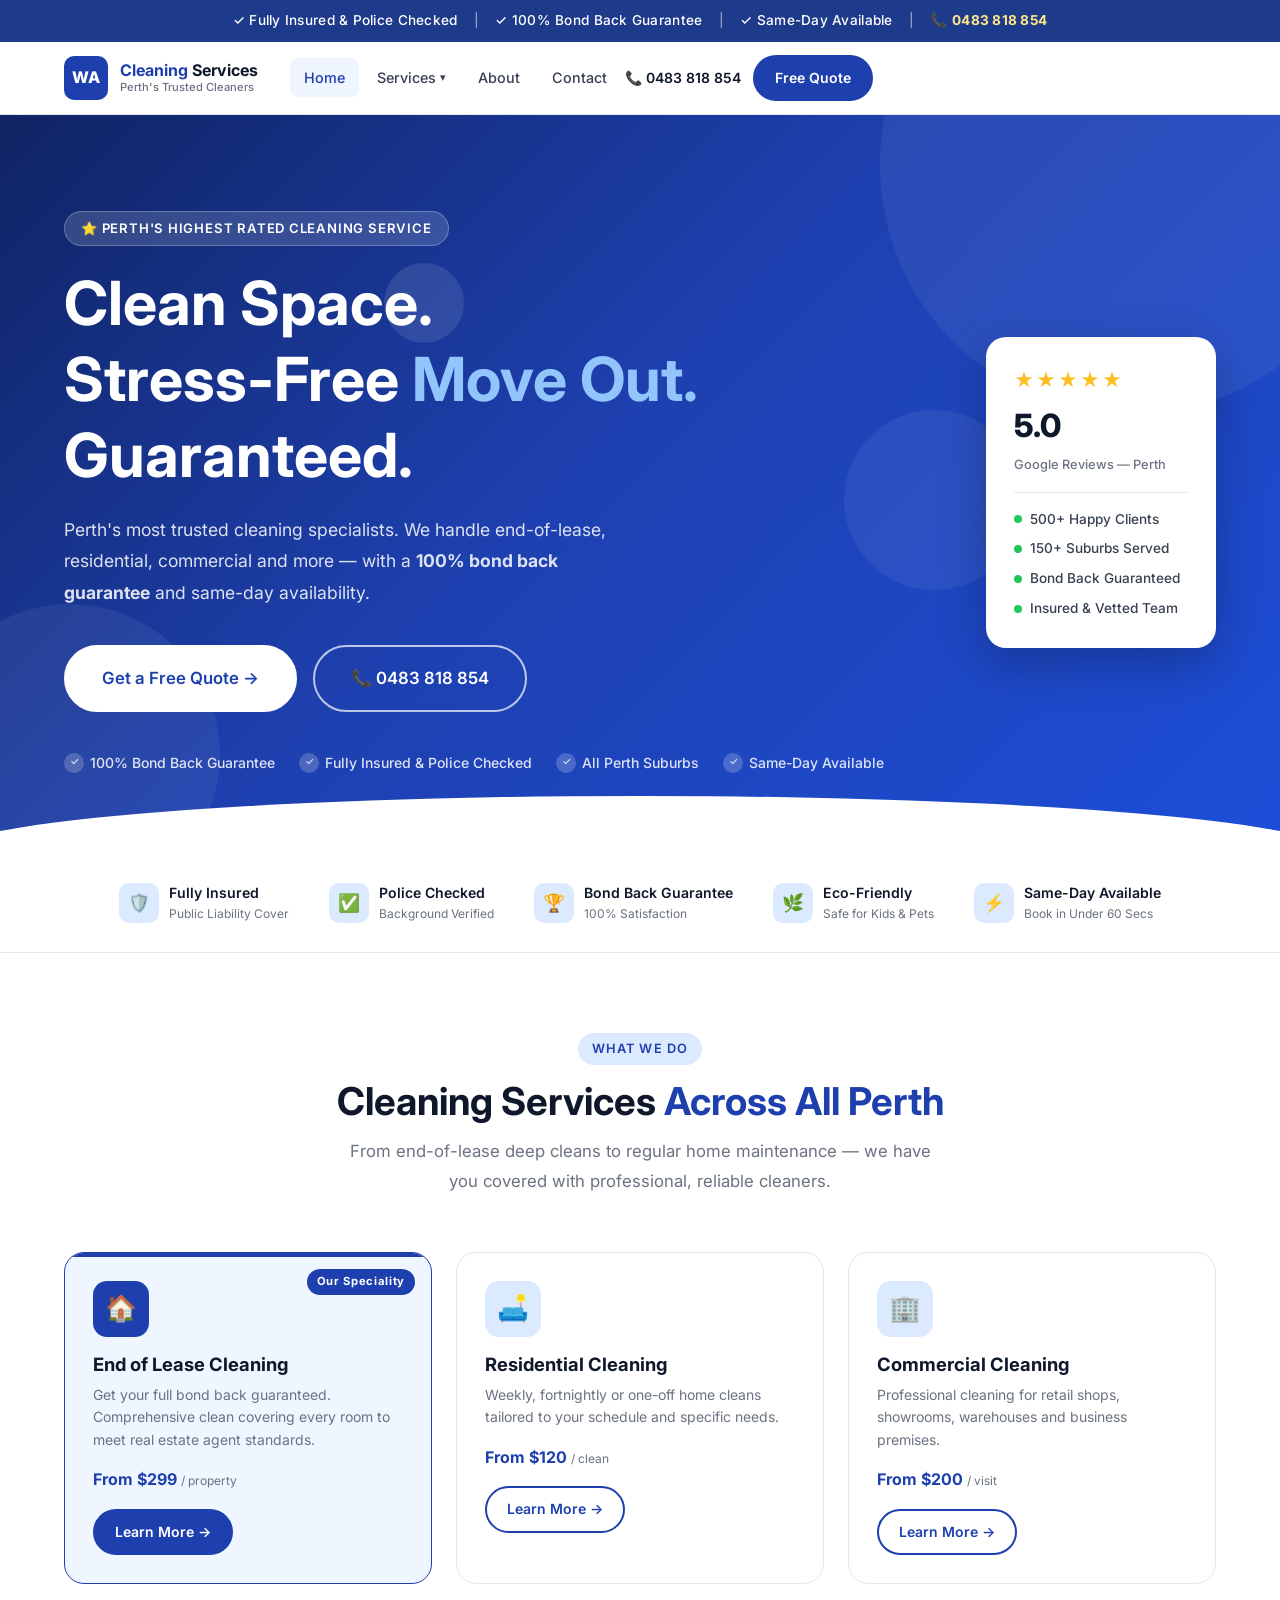
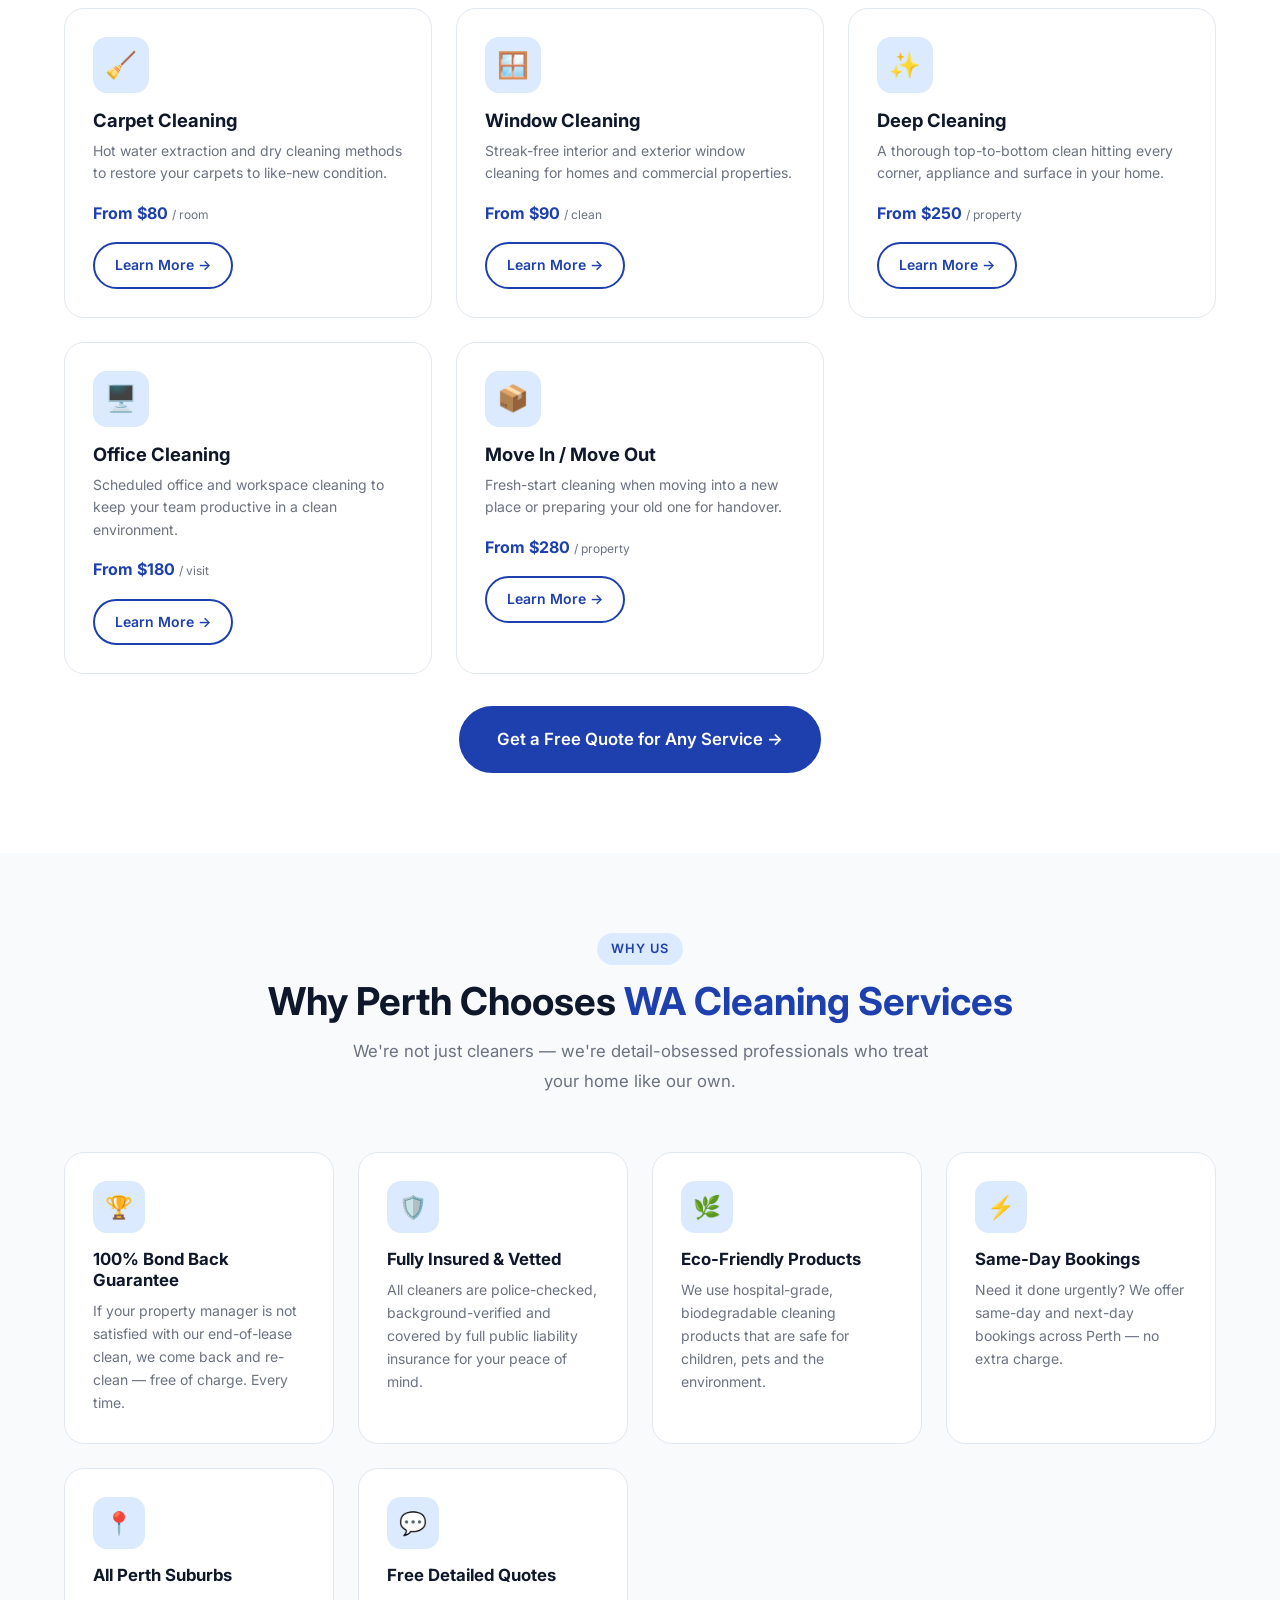
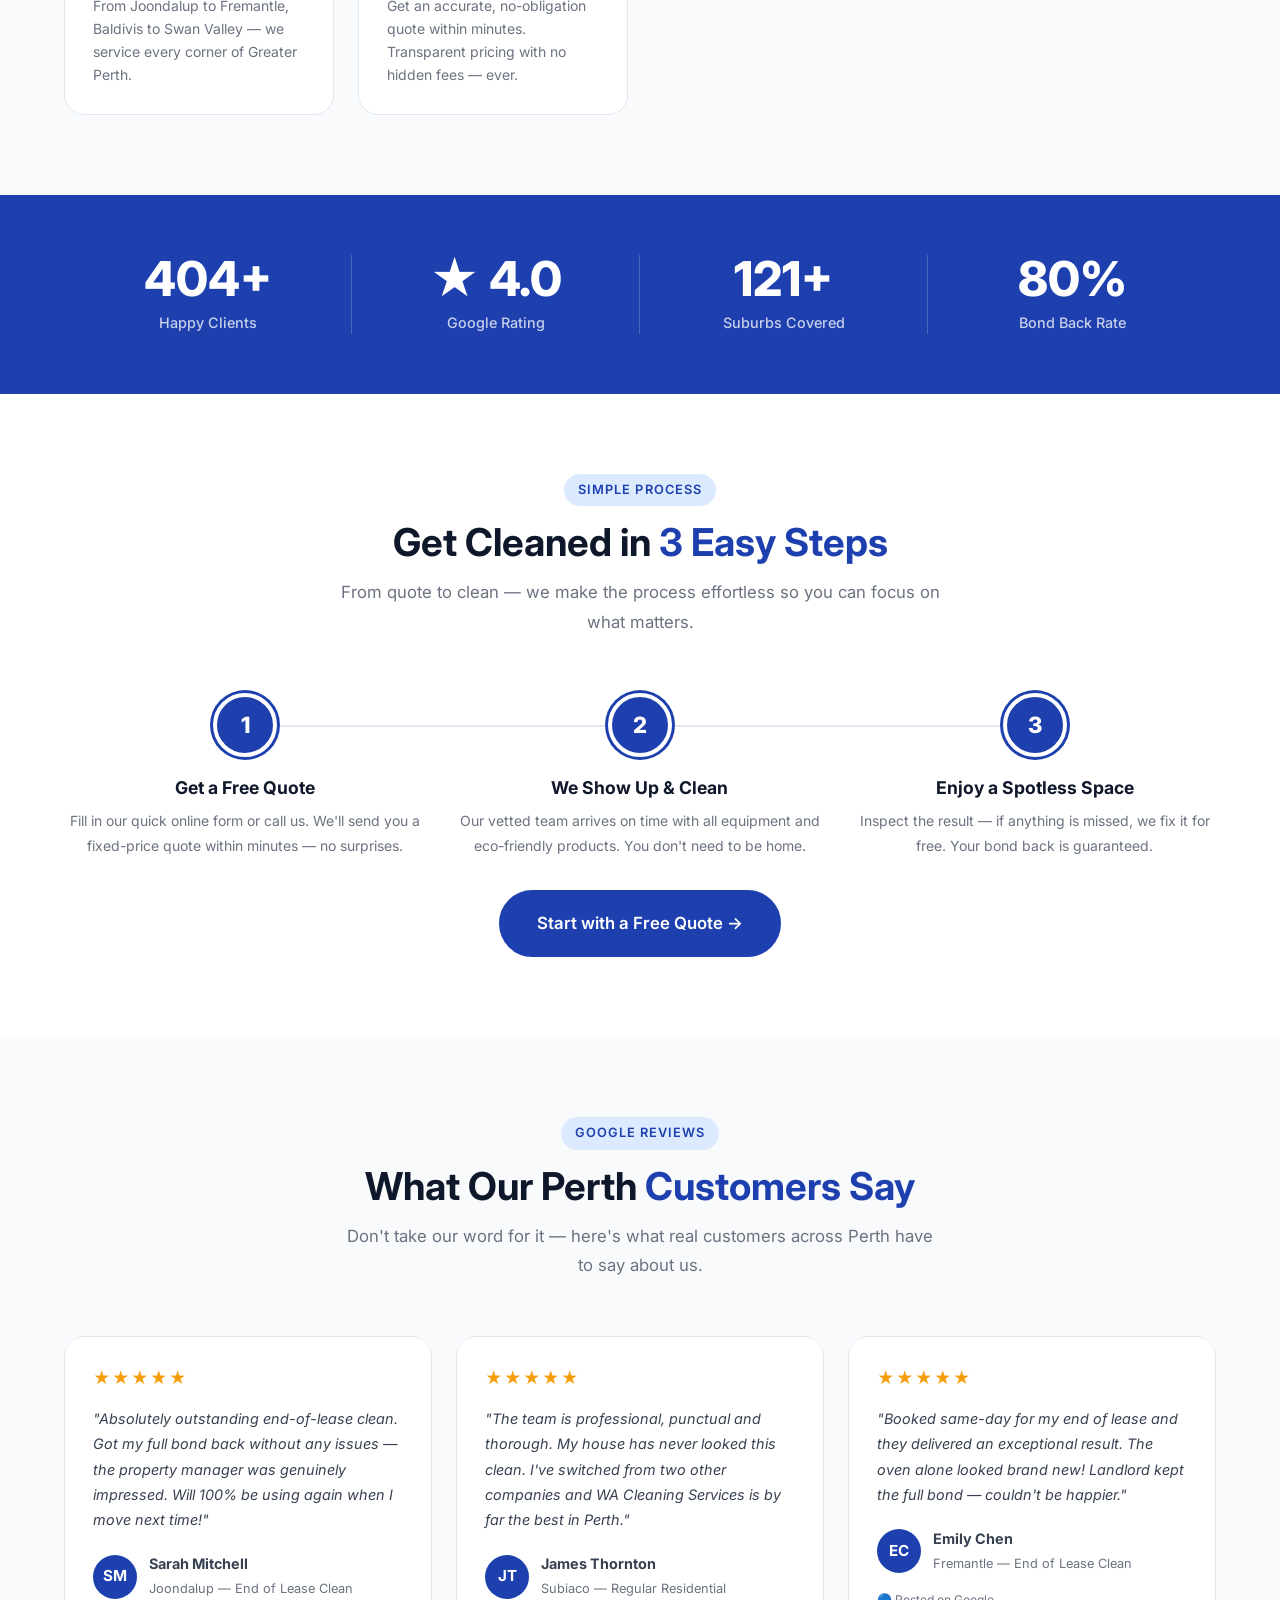
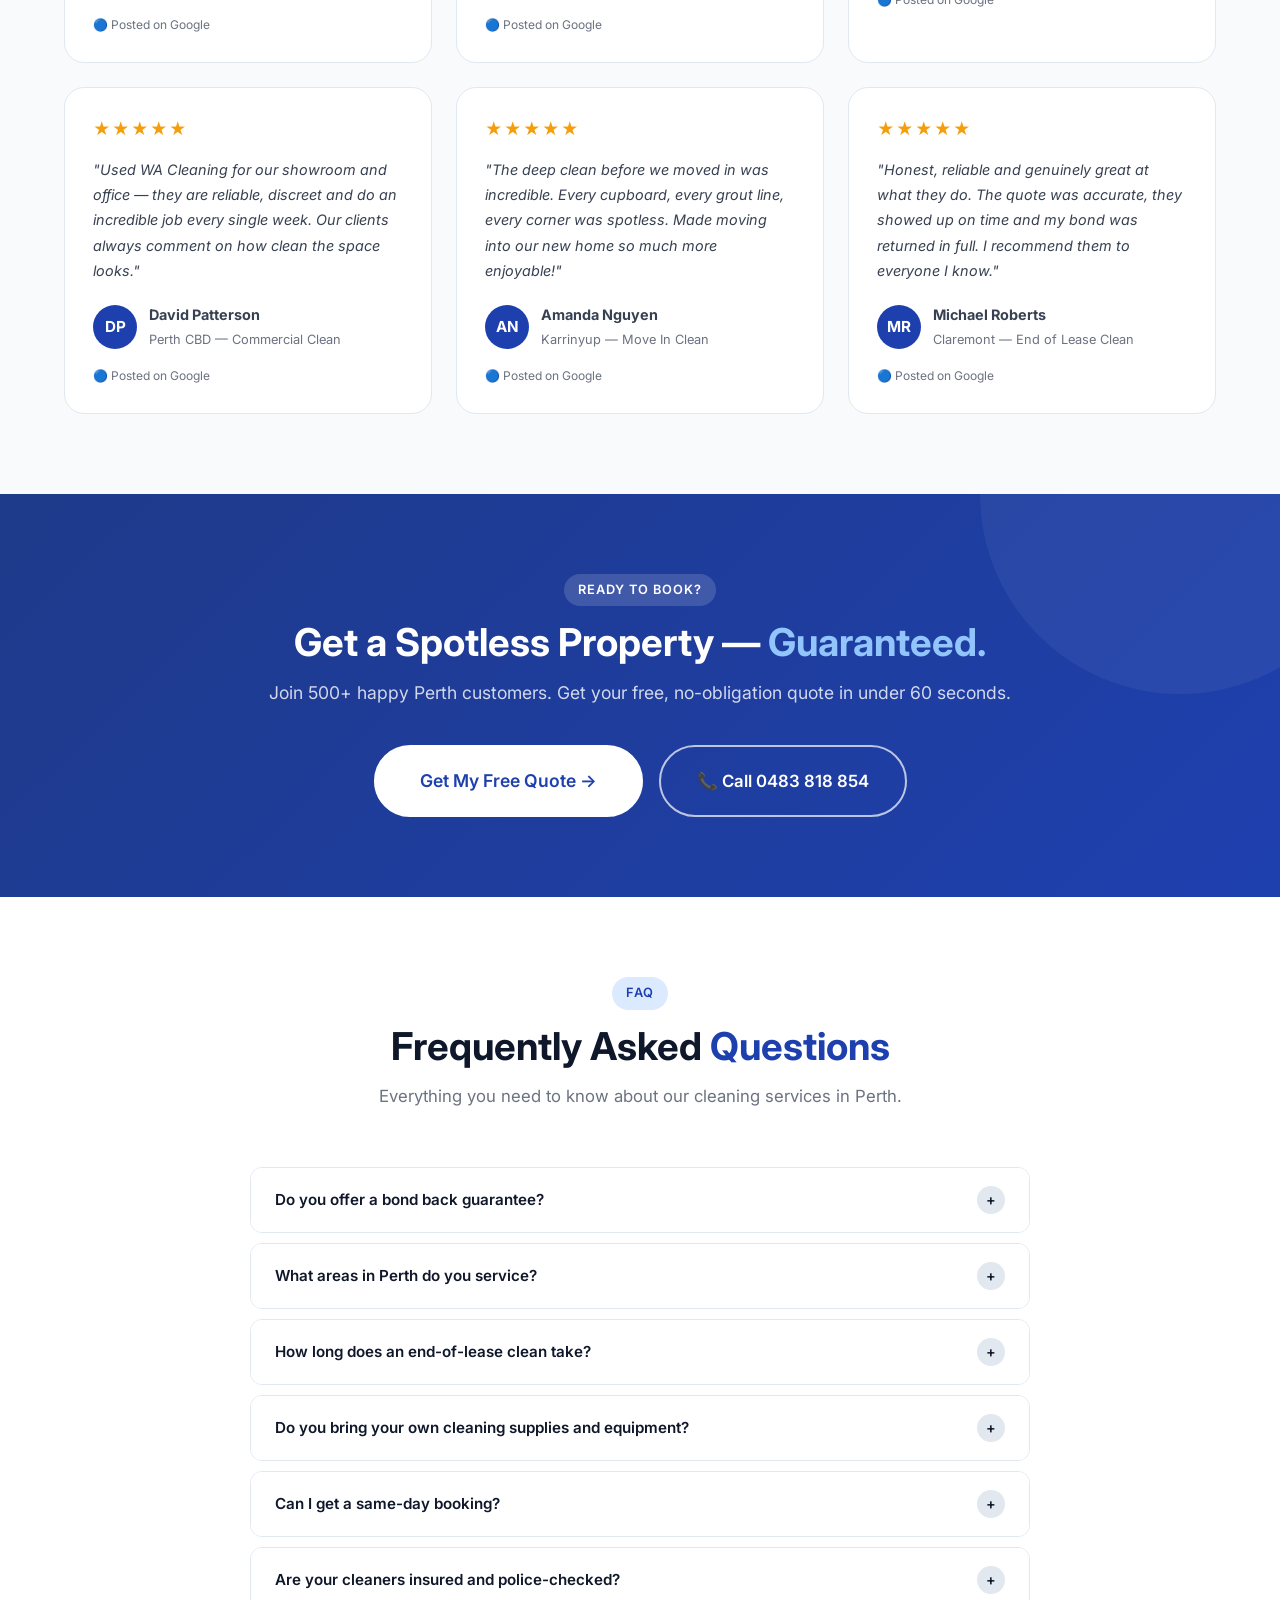
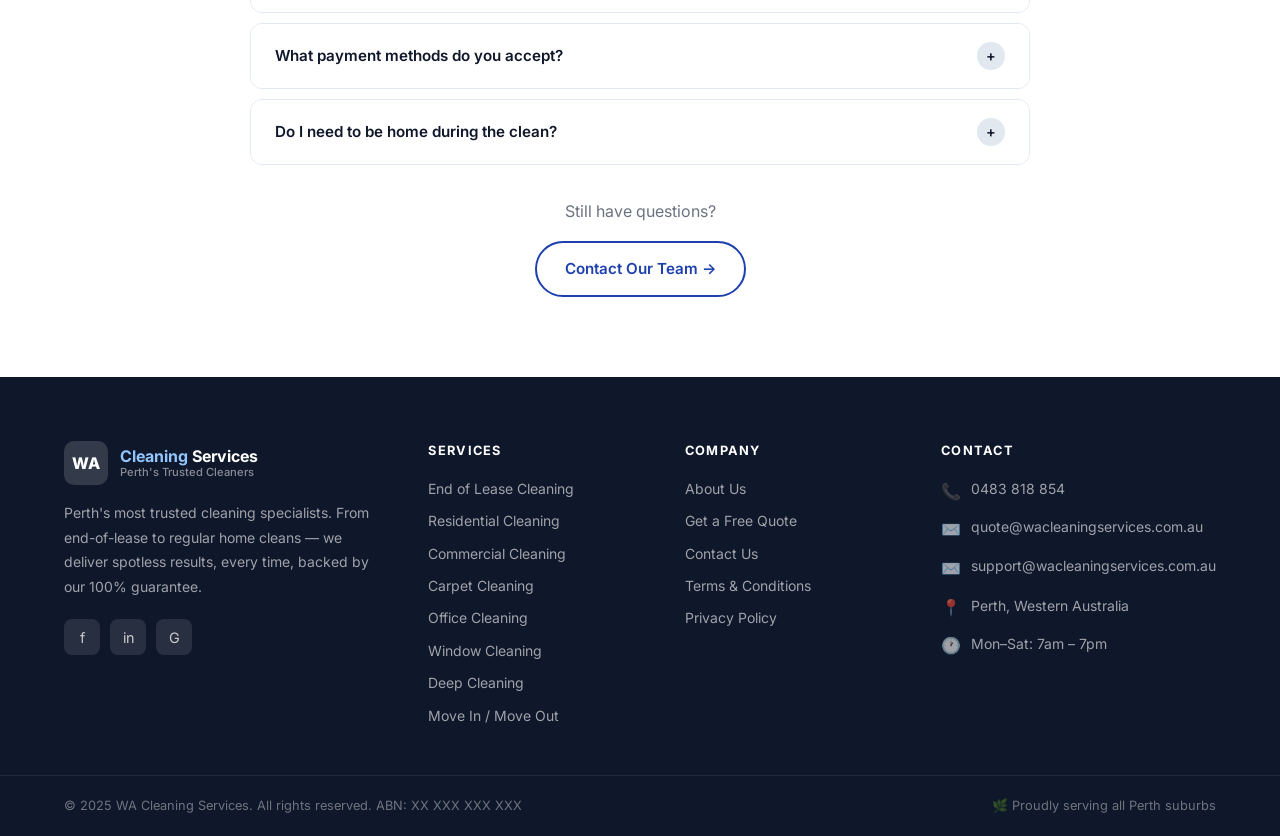
==== index.html @ 7c209b8d "auto-save: index.html" ====
<!DOCTYPE html>
<html lang="en">
<head>
  <meta charset="UTF-8" />
  <meta name="viewport" content="width=device-width, initial-scale=1.0" />
  <title>WA Cleaning Services | Perth's Trusted Cleaning Specialists</title>
  <meta name="description" content="Perth's most trusted cleaning service. Specialists in end-of-lease, residential, commercial and carpet cleaning. 100% bond back guarantee. Call 0483 818 854." />
  <meta name="keywords" content="cleaning services Perth, end of lease cleaning Perth, bond back guarantee, residential cleaning, commercial cleaning" />
  <meta property="og:title" content="WA Cleaning Services | Perth's Trusted Cleaning Specialists" />
  <meta property="og:description" content="Professional cleaning across all Perth suburbs. End-of-lease specialists with 100% bond back guarantee." />
  <meta property="og:type" content="website" />
  <link rel="preconnect" href="https://fonts.googleapis.com" />
  <link rel="preconnect" href="https://fonts.gstatic.com" crossorigin />
  <link href="https://fonts.googleapis.com/css2?family=Inter:wght@400;500;600;700;800&display=swap" rel="stylesheet" />
  <link rel="stylesheet" href="css/style.css" />
  <link rel="icon" href="data:image/svg+xml,<svg xmlns='http://www.w3.org/2000/svg' viewBox='0 0 100 100'><rect width='100' height='100' rx='20' fill='%231e40af'/><text y='72' x='50' text-anchor='middle' font-size='52' font-weight='900' font-family='Inter,sans-serif' fill='white'>WA</text></svg>" />
</head>
<body>

  <!-- Announcement Bar -->
  <div class="announce-bar">
    ✓ Fully Insured &amp; Police Checked <span>|</span>
    ✓ 100% Bond Back Guarantee <span>|</span>
    ✓ Same-Day Available <span>|</span>
    📞 <a href="tel:0483818854">0483 818 854</a>
  </div>

  <!-- Navbar -->
  <nav class="navbar">
    <div class="container navbar-inner">
      <a href="index.html" class="logo">
        <div class="logo-badge">WA</div>
        <div class="logo-text">
          <span class="logo-name"><span>Cleaning</span> Services</span>
          <span class="logo-tagline">Perth's Trusted Cleaners</span>
        </div>
      </a>

      <ul class="nav-links">
        <li><a href="index.html" class="nav-link active">Home</a></li>
        <li class="nav-item">
          <a href="services.html" class="nav-link">Services <span class="chevron">▾</span></a>
          <div class="dropdown">
            <a href="services.html#end-of-lease">End of Lease <span class="dropdown-badge">Our #1</span></a>
            <a href="services.html#residential">Residential Cleaning</a>
            <a href="services.html#commercial">Commercial Cleaning</a>
            <a href="services.html#carpet">Carpet Cleaning</a>
            <a href="services.html#office">Office Cleaning</a>
            <a href="services.html#windows">Window Cleaning</a>
            <a href="services.html#deep">Deep Cleaning</a>
            <a href="services.html#move">Move In / Move Out</a>
          </div>
        </li>
        <li><a href="about.html" class="nav-link">About</a></li>
        <li><a href="contact.html" class="nav-link">Contact</a></li>
        <div class="nav-right">
          <a href="tel:0483818854" class="nav-phone">📞 0483 818 854</a>
          <a href="quote.html" class="btn btn-primary btn-sm">Free Quote</a>
        </div>
      </ul>

      <button class="nav-toggle" aria-label="Open menu">
        <span></span><span></span><span></span>
      </button>
    </div>
  </nav>

  <!-- Hero -->
  <section class="hero">
    <div class="hero-shapes">
      <div class="hero-shape hero-shape-1"></div>
      <div class="hero-shape hero-shape-2"></div>
      <div class="hero-shape hero-shape-3"></div>
      <div class="hero-shape hero-shape-4"></div>
    </div>
    <div class="container hero-grid">
      <div class="hero-left">
        <div class="hero-tag">⭐ Perth's Highest Rated Cleaning Service</div>
        <h1 class="hero-title">
          Clean Space.<br>
          Stress-Free <em>Move Out.</em><br>
          Guaranteed.
        </h1>
        <p class="hero-desc">
          Perth's most trusted cleaning specialists. We handle end-of-lease, residential, commercial and more — with a <strong>100% bond back guarantee</strong> and same-day availability.
        </p>
        <div class="hero-ctas">
          <a href="quote.html" class="btn btn-white btn-lg">Get a Free Quote →</a>
          <a href="tel:0483818854" class="btn btn-outline-white btn-lg">📞 0483 818 854</a>
        </div>
        <div class="hero-trust">
          <div class="hero-trust-item"><span class="check">✓</span> 100% Bond Back Guarantee</div>
          <div class="hero-trust-item"><span class="check">✓</span> Fully Insured &amp; Police Checked</div>
          <div class="hero-trust-item"><span class="check">✓</span> All Perth Suburbs</div>
          <div class="hero-trust-item"><span class="check">✓</span> Same-Day Available</div>
        </div>
      </div>

      <div class="hero-card">
        <div class="hero-card-stars">★★★★★</div>
        <div class="hero-card-rating">5.0</div>
        <div class="hero-card-label">Google Reviews — Perth</div>
        <div class="hero-card-divider"></div>
        <div class="hero-card-item"><span class="hero-card-dot"></span> 500+ Happy Clients</div>
        <div class="hero-card-item"><span class="hero-card-dot"></span> 150+ Suburbs Served</div>
        <div class="hero-card-item"><span class="hero-card-dot"></span> Bond Back Guaranteed</div>
        <div class="hero-card-item"><span class="hero-card-dot"></span> Insured &amp; Vetted Team</div>
      </div>
    </div>
  </section>

  <!-- Trust Badges -->
  <div class="trust-bar">
    <div class="container">
      <div class="trust-badges">
        <div class="trust-badge">
          <div class="trust-badge-icon">🛡️</div>
          <div class="trust-badge-text">
            <span>Fully Insured</span>
            <span>Public Liability Cover</span>
          </div>
        </div>
        <div class="trust-badge">
          <div class="trust-badge-icon">✅</div>
          <div class="trust-badge-text">
            <span>Police Checked</span>
            <span>Background Verified</span>
          </div>
        </div>
        <div class="trust-badge">
          <div class="trust-badge-icon">🏆</div>
          <div class="trust-badge-text">
            <span>Bond Back Guarantee</span>
            <span>100% Satisfaction</span>
          </div>
        </div>
        <div class="trust-badge">
          <div class="trust-badge-icon">🌿</div>
          <div class="trust-badge-text">
            <span>Eco-Friendly</span>
            <span>Safe for Kids &amp; Pets</span>
          </div>
        </div>
        <div class="trust-badge">
          <div class="trust-badge-icon">⚡</div>
          <div class="trust-badge-text">
            <span>Same-Day Available</span>
            <span>Book in Under 60 Secs</span>
          </div>
        </div>
      </div>
    </div>
  </div>

  <!-- Services Overview -->
  <section class="section">
    <div class="container">
      <div class="section-header fade-in">
        <div class="section-tag">What We Do</div>
        <h2>Cleaning Services <span class="text-blue">Across All Perth</span></h2>
        <p>From end-of-lease deep cleans to regular home maintenance — we have you covered with professional, reliable cleaners.</p>
      </div>

      <div class="services-grid">

        <div class="service-card featured fade-in">
          <span class="service-featured-badge">Our Speciality</span>
          <div class="service-icon">🏠</div>
          <h3>End of Lease Cleaning</h3>
          <p>Get your full bond back guaranteed. Comprehensive clean covering every room to meet real estate agent standards.</p>
          <div class="service-price">From $299 <span>/ property</span></div>
          <a href="services.html#end-of-lease" class="btn btn-primary btn-sm">Learn More →</a>
        </div>

        <div class="service-card fade-in">
          <div class="service-icon">🛋️</div>
          <h3>Residential Cleaning</h3>
          <p>Weekly, fortnightly or one-off home cleans tailored to your schedule and specific needs.</p>
          <div class="service-price">From $120 <span>/ clean</span></div>
          <a href="services.html#residential" class="btn btn-outline btn-sm">Learn More →</a>
        </div>

        <div class="service-card fade-in">
          <div class="service-icon">🏢</div>
          <h3>Commercial Cleaning</h3>
          <p>Professional cleaning for retail shops, showrooms, warehouses and business premises.</p>
          <div class="service-price">From $200 <span>/ visit</span></div>
          <a href="services.html#commercial" class="btn btn-outline btn-sm">Learn More →</a>
        </div>

        <div class="service-card fade-in">
          <div class="service-icon">🧹</div>
          <h3>Carpet Cleaning</h3>
          <p>Hot water extraction and dry cleaning methods to restore your carpets to like-new condition.</p>
          <div class="service-price">From $80 <span>/ room</span></div>
          <a href="services.html#carpet" class="btn btn-outline btn-sm">Learn More →</a>
        </div>

        <div class="service-card fade-in">
          <div class="service-icon">🪟</div>
          <h3>Window Cleaning</h3>
          <p>Streak-free interior and exterior window cleaning for homes and commercial properties.</p>
          <div class="service-price">From $90 <span>/ clean</span></div>
          <a href="services.html#windows" class="btn btn-outline btn-sm">Learn More →</a>
        </div>

        <div class="service-card fade-in">
          <div class="service-icon">✨</div>
          <h3>Deep Cleaning</h3>
          <p>A thorough top-to-bottom clean hitting every corner, appliance and surface in your home.</p>
          <div class="service-price">From $250 <span>/ property</span></div>
          <a href="services.html#deep" class="btn btn-outline btn-sm">Learn More →</a>
        </div>

        <div class="service-card fade-in">
          <div class="service-icon">🖥️</div>
          <h3>Office Cleaning</h3>
          <p>Scheduled office and workspace cleaning to keep your team productive in a clean environment.</p>
          <div class="service-price">From $180 <span>/ visit</span></div>
          <a href="services.html#office" class="btn btn-outline btn-sm">Learn More →</a>
        </div>

        <div class="service-card fade-in">
          <div class="service-icon">📦</div>
          <h3>Move In / Move Out</h3>
          <p>Fresh-start cleaning when moving into a new place or preparing your old one for handover.</p>
          <div class="service-price">From $280 <span>/ property</span></div>
          <a href="services.html#move" class="btn btn-outline btn-sm">Learn More →</a>
        </div>

      </div>

      <div class="text-center mt-32">
        <a href="quote.html" class="btn btn-primary btn-lg">Get a Free Quote for Any Service →</a>
      </div>
    </div>
  </section>

  <!-- Why Choose Us -->
  <section class="section section-alt">
    <div class="container">
      <div class="section-header fade-in">
        <div class="section-tag">Why Us</div>
        <h2>Why Perth Chooses <span class="text-blue">WA Cleaning Services</span></h2>
        <p>We're not just cleaners — we're detail-obsessed professionals who treat your home like our own.</p>
      </div>

      <div class="why-grid">
        <div class="why-card fade-in">
          <div class="why-icon">🏆</div>
          <h3>100% Bond Back Guarantee</h3>
          <p>If your property manager is not satisfied with our end-of-lease clean, we come back and re-clean — free of charge. Every time.</p>
        </div>
        <div class="why-card fade-in">
          <div class="why-icon">🛡️</div>
          <h3>Fully Insured &amp; Vetted</h3>
          <p>All cleaners are police-checked, background-verified and covered by full public liability insurance for your peace of mind.</p>
        </div>
        <div class="why-card fade-in">
          <div class="why-icon">🌿</div>
          <h3>Eco-Friendly Products</h3>
          <p>We use hospital-grade, biodegradable cleaning products that are safe for children, pets and the environment.</p>
        </div>
        <div class="why-card fade-in">
          <div class="why-icon">⚡</div>
          <h3>Same-Day Bookings</h3>
          <p>Need it done urgently? We offer same-day and next-day bookings across Perth — no extra charge.</p>
        </div>
        <div class="why-card fade-in">
          <div class="why-icon">📍</div>
          <h3>All Perth Suburbs</h3>
          <p>From Joondalup to Fremantle, Baldivis to Swan Valley — we service every corner of Greater Perth.</p>
        </div>
        <div class="why-card fade-in">
          <div class="why-icon">💬</div>
          <h3>Free Detailed Quotes</h3>
          <p>Get an accurate, no-obligation quote within minutes. Transparent pricing with no hidden fees — ever.</p>
        </div>
      </div>
    </div>
  </section>

  <!-- Stats Bar -->
  <section class="stats-bar">
    <div class="container">
      <div class="stats-grid">
        <div class="stat-item fade-in">
          <div class="stat-number" data-count="500" data-suffix="+">0+</div>
          <div class="stat-label">Happy Clients</div>
        </div>
        <div class="stat-item fade-in">
          <div class="stat-number" data-count="5" data-prefix="★ " data-suffix=".0">★ 0</div>
          <div class="stat-label">Google Rating</div>
        </div>
        <div class="stat-item fade-in">
          <div class="stat-number" data-count="150" data-suffix="+">0+</div>
          <div class="stat-label">Suburbs Covered</div>
        </div>
        <div class="stat-item fade-in">
          <div class="stat-number" data-count="100" data-suffix="%">0%</div>
          <div class="stat-label">Bond Back Rate</div>
        </div>
      </div>
    </div>
  </section>

  <!-- How It Works -->
  <section class="section">
    <div class="container">
      <div class="section-header fade-in">
        <div class="section-tag">Simple Process</div>
        <h2>Get Cleaned in <span class="text-blue">3 Easy Steps</span></h2>
        <p>From quote to clean — we make the process effortless so you can focus on what matters.</p>
      </div>

      <div class="steps-grid">
        <div class="step fade-in">
          <div class="step-number">1</div>
          <h3>Get a Free Quote</h3>
          <p>Fill in our quick online form or call us. We'll send you a fixed-price quote within minutes — no surprises.</p>
        </div>
        <div class="step fade-in">
          <div class="step-number">2</div>
          <h3>We Show Up &amp; Clean</h3>
          <p>Our vetted team arrives on time with all equipment and eco-friendly products. You don't need to be home.</p>
        </div>
        <div class="step fade-in">
          <div class="step-number">3</div>
          <h3>Enjoy a Spotless Space</h3>
          <p>Inspect the result — if anything is missed, we fix it for free. Your bond back is guaranteed.</p>
        </div>
      </div>

      <div class="text-center mt-32">
        <a href="quote.html" class="btn btn-primary btn-lg">Start with a Free Quote →</a>
      </div>
    </div>
  </section>

  <!-- Reviews -->
  <section class="section section-alt">
    <div class="container">
      <div class="section-header fade-in">
        <div class="section-tag">Google Reviews</div>
        <h2>What Our Perth <span class="text-blue">Customers Say</span></h2>
        <p>Don't take our word for it — here's what real customers across Perth have to say about us.</p>
      </div>

      <div class="reviews-grid">

        <div class="review-card fade-in">
          <div class="review-stars">★★★★★</div>
          <p class="review-text">"Absolutely outstanding end-of-lease clean. Got my full bond back without any issues — the property manager was genuinely impressed. Will 100% be using again when I move next time!"</p>
          <div class="review-author">
            <div class="review-avatar">SM</div>
            <div class="review-author-info">
              <strong>Sarah Mitchell</strong>
              <span>Joondalup — End of Lease Clean</span>
            </div>
          </div>
          <div class="review-google">🔵 Posted on Google</div>
        </div>

        <div class="review-card fade-in">
          <div class="review-stars">★★★★★</div>
          <p class="review-text">"The team is professional, punctual and thorough. My house has never looked this clean. I've switched from two other companies and WA Cleaning Services is by far the best in Perth."</p>
          <div class="review-author">
            <div class="review-avatar">JT</div>
            <div class="review-author-info">
              <strong>James Thornton</strong>
              <span>Subiaco — Regular Residential</span>
            </div>
          </div>
          <div class="review-google">🔵 Posted on Google</div>
        </div>

        <div class="review-card fade-in">
          <div class="review-stars">★★★★★</div>
          <p class="review-text">"Booked same-day for my end of lease and they delivered an exceptional result. The oven alone looked brand new! Landlord kept the full bond — couldn't be happier."</p>
          <div class="review-author">
            <div class="review-avatar">EC</div>
            <div class="review-author-info">
              <strong>Emily Chen</strong>
              <span>Fremantle — End of Lease Clean</span>
            </div>
          </div>
          <div class="review-google">🔵 Posted on Google</div>
        </div>

        <div class="review-card fade-in">
          <div class="review-stars">★★★★★</div>
          <p class="review-text">"Used WA Cleaning for our showroom and office — they are reliable, discreet and do an incredible job every single week. Our clients always comment on how clean the space looks."</p>
          <div class="review-author">
            <div class="review-avatar">DP</div>
            <div class="review-author-info">
              <strong>David Patterson</strong>
              <span>Perth CBD — Commercial Clean</span>
            </div>
          </div>
          <div class="review-google">🔵 Posted on Google</div>
        </div>

        <div class="review-card fade-in">
          <div class="review-stars">★★★★★</div>
          <p class="review-text">"The deep clean before we moved in was incredible. Every cupboard, every grout line, every corner was spotless. Made moving into our new home so much more enjoyable!"</p>
          <div class="review-author">
            <div class="review-avatar">AN</div>
            <div class="review-author-info">
              <strong>Amanda Nguyen</strong>
              <span>Karrinyup — Move In Clean</span>
            </div>
          </div>
          <div class="review-google">🔵 Posted on Google</div>
        </div>

        <div class="review-card fade-in">
          <div class="review-stars">★★★★★</div>
          <p class="review-text">"Honest, reliable and genuinely great at what they do. The quote was accurate, they showed up on time and my bond was returned in full. I recommend them to everyone I know."</p>
          <div class="review-author">
            <div class="review-avatar">MR</div>
            <div class="review-author-info">
              <strong>Michael Roberts</strong>
              <span>Claremont — End of Lease Clean</span>
            </div>
          </div>
          <div class="review-google">🔵 Posted on Google</div>
        </div>

      </div>
    </div>
  </section>

  <!-- CTA Banner -->
  <section class="cta-banner">
    <div class="container">
      <div class="section-tag" style="background:rgba(255,255,255,.15);color:#fff;">Ready to Book?</div>
      <h2>Get a Spotless Property — <em style="color:#93c5fd;font-style:normal;">Guaranteed.</em></h2>
      <p>Join 500+ happy Perth customers. Get your free, no-obligation quote in under 60 seconds.</p>
      <div class="cta-btns">
        <a href="quote.html" class="btn btn-white btn-xl">Get My Free Quote →</a>
        <a href="tel:0483818854" class="btn btn-outline-white btn-lg">📞 Call 0483 818 854</a>
      </div>
    </div>
  </section>

  <!-- FAQ -->
  <section class="section">
    <div class="container">
      <div class="section-header fade-in">
        <div class="section-tag">FAQ</div>
        <h2>Frequently Asked <span class="text-blue">Questions</span></h2>
        <p>Everything you need to know about our cleaning services in Perth.</p>
      </div>

      <div class="faq-list">

        <div class="accordion-item fade-in">
          <div class="accordion-header">
            Do you offer a bond back guarantee?
            <span class="accordion-icon">+</span>
          </div>
          <div class="accordion-body">
            <p>Yes — we offer a 100% bond back guarantee on all end-of-lease cleans. If your property manager or landlord is not satisfied with the result, we return and re-clean the property at absolutely no extra cost to you. We stand behind our work completely.</p>
          </div>
        </div>

        <div class="accordion-item fade-in">
          <div class="accordion-header">
            What areas in Perth do you service?
            <span class="accordion-icon">+</span>
          </div>
          <div class="accordion-body">
            <p>We service all suburbs across Greater Perth — from Joondalup and Wanneroo in the north, to Rockingham and Baldivis in the south, Midland and Swan Valley in the east, and Fremantle in the west. Not sure if we cover your suburb? Call us on 0483 818 854 and we'll confirm instantly.</p>
          </div>
        </div>

        <div class="accordion-item fade-in">
          <div class="accordion-header">
            How long does an end-of-lease clean take?
            <span class="accordion-icon">+</span>
          </div>
          <div class="accordion-body">
            <p>It depends on the size and condition of the property. A standard 3-bedroom, 2-bathroom home typically takes 4–8 hours. Larger properties or those requiring extra attention may take longer. We'll give you an accurate time estimate when you get your quote.</p>
          </div>
        </div>

        <div class="accordion-item fade-in">
          <div class="accordion-header">
            Do you bring your own cleaning supplies and equipment?
            <span class="accordion-icon">+</span>
          </div>
          <div class="accordion-body">
            <p>Absolutely. Our team arrives fully equipped with all professional-grade, eco-friendly cleaning products, vacuums, steam cleaners and specialised tools. You don't need to provide anything — just let us in and we'll handle the rest.</p>
          </div>
        </div>

        <div class="accordion-item fade-in">
          <div class="accordion-header">
            Can I get a same-day booking?
            <span class="accordion-icon">+</span>
          </div>
          <div class="accordion-body">
            <p>Yes! We offer same-day and next-day bookings across Perth at no extra charge, subject to availability. Call us on 0483 818 854 for urgent bookings, or submit our online quote form and select your preferred date — we'll do our best to accommodate you.</p>
          </div>
        </div>

        <div class="accordion-item fade-in">
          <div class="accordion-header">
            Are your cleaners insured and police-checked?
            <span class="accordion-icon">+</span>
          </div>
          <div class="accordion-body">
            <p>Yes. Every cleaner on our team is police-checked, background-verified and covered under our full public liability insurance policy. Your property and belongings are safe in our hands, and you're covered in the unlikely event of any incident.</p>
          </div>
        </div>

        <div class="accordion-item fade-in">
          <div class="accordion-header">
            What payment methods do you accept?
            <span class="accordion-icon">+</span>
          </div>
          <div class="accordion-body">
            <p>We accept all major payment methods including credit/debit cards (Visa, Mastercard), bank transfer and cash. Payment is generally due on the day of the clean. We'll confirm the preferred payment method when confirming your booking.</p>
          </div>
        </div>

        <div class="accordion-item fade-in">
          <div class="accordion-header">
            Do I need to be home during the clean?
            <span class="accordion-icon">+</span>
          </div>
          <div class="accordion-body">
            <p>No — you don't need to be present. Many clients simply leave a key or provide access instructions. Our fully vetted and insured team will lock up securely when finished. You'll receive a completion notification once the job is done.</p>
          </div>
        </div>

      </div>

      <div class="text-center mt-32">
        <p style="color:var(--text-light); margin-bottom:16px;">Still have questions?</p>
        <a href="contact.html" class="btn btn-outline">Contact Our Team →</a>
      </div>
    </div>
  </section>

  <!-- Footer -->
  <footer class="footer">
    <div class="container">
      <div class="footer-grid">

        <div>
          <div class="footer-logo">
            <a href="index.html" class="logo">
              <div class="logo-badge">WA</div>
              <div class="logo-text">
                <span class="logo-name" style="color:#fff"><span style="color:#93c5fd">Cleaning</span> Services</span>
                <span class="logo-tagline">Perth's Trusted Cleaners</span>
              </div>
            </a>
          </div>
          <p class="footer-desc">Perth's most trusted cleaning specialists. From end-of-lease to regular home cleans — we deliver spotless results, every time, backed by our 100% guarantee.</p>
          <div class="footer-social">
            <a href="#" class="social-btn" aria-label="Facebook">f</a>
            <a href="#" class="social-btn" aria-label="Instagram">in</a>
            <a href="#" class="social-btn" aria-label="Google">G</a>
          </div>
        </div>

        <div>
          <div class="footer-heading">Services</div>
          <div class="footer-links">
            <a href="services.html#end-of-lease">End of Lease Cleaning</a>
            <a href="services.html#residential">Residential Cleaning</a>
            <a href="services.html#commercial">Commercial Cleaning</a>
            <a href="services.html#carpet">Carpet Cleaning</a>
            <a href="services.html#office">Office Cleaning</a>
            <a href="services.html#windows">Window Cleaning</a>
            <a href="services.html#deep">Deep Cleaning</a>
            <a href="services.html#move">Move In / Move Out</a>
          </div>
        </div>

        <div>
          <div class="footer-heading">Company</div>
          <div class="footer-links">
            <a href="about.html">About Us</a>
            <a href="quote.html">Get a Free Quote</a>
            <a href="contact.html">Contact Us</a>
            <a href="#">Terms &amp; Conditions</a>
            <a href="#">Privacy Policy</a>
          </div>
        </div>

        <div>
          <div class="footer-heading">Contact</div>
          <div class="footer-contact-item">
            <span class="footer-contact-icon">📞</span>
            <a href="tel:0483818854">0483 818 854</a>
          </div>
          <div class="footer-contact-item">
            <span class="footer-contact-icon">✉️</span>
            <a href="mailto:quote@wacleaningservices.com.au">quote@wacleaningservices.com.au</a>
          </div>
          <div class="footer-contact-item">
            <span class="footer-contact-icon">✉️</span>
            <a href="mailto:support@wacleaningservices.com.au">support@wacleaningservices.com.au</a>
          </div>
          <div class="footer-contact-item">
            <span class="footer-contact-icon">📍</span>
            <p>Perth, Western Australia</p>
          </div>
          <div class="footer-contact-item">
            <span class="footer-contact-icon">🕐</span>
            <p>Mon–Sat: 7am – 7pm</p>
          </div>
        </div>

      </div>
    </div>

    <div class="footer-bottom">
      <div class="container" style="display:flex;justify-content:space-between;align-items:center;flex-wrap:wrap;gap:12px;">
        <span>© 2025 WA Cleaning Services. All rights reserved. ABN: XX XXX XXX XXX</span>
        <span>🌿 Proudly serving all Perth suburbs</span>
      </div>
    </div>
  </footer>

  <script src="js/main.js"></script>
</body>
</html>
<!-- auto-push test -->
---- css/style.css ----
/* ============================================================
   WA CLEANING SERVICES — Global Stylesheet
   Colour palette: deep blue primary, white backgrounds
   ============================================================ */

/* ── 1. Variables & Reset ── */
:root {
  --primary:        #1e40af;
  --primary-dark:   #1e3a8a;
  --primary-hover:  #1d4ed8;
  --secondary:      #3b82f6;
  --accent:         #60a5fa;
  --accent-light:   #dbeafe;
  --accent-xlight:  #eff6ff;
  --text-dark:      #0f172a;
  --text:           #374151;
  --text-light:     #6b7280;
  --bg:             #ffffff;
  --bg-alt:         #f8fafc;
  --border:         #e2e8f0;
  --shadow-sm:      0 1px 4px rgba(30,64,175,.08);
  --shadow:         0 4px 20px rgba(30,64,175,.12);
  --shadow-lg:      0 8px 40px rgba(30,64,175,.16);
  --radius:         12px;
  --radius-lg:      20px;
  --radius-pill:    999px;
  --transition:     0.3s ease;
  --container:      1200px;
}

*, *::before, *::after { box-sizing: border-box; margin: 0; padding: 0; }

html { scroll-behavior: smooth; font-size: 16px; }

body {
  font-family: 'Inter', -apple-system, BlinkMacSystemFont, 'Segoe UI', sans-serif;
  color: var(--text);
  background: var(--bg);
  line-height: 1.6;
  -webkit-font-smoothing: antialiased;
}

img { max-width: 100%; display: block; }
a { color: inherit; text-decoration: none; }
ul { list-style: none; }
button { cursor: pointer; font-family: inherit; }

/* ── 2. Typography ── */
h1, h2, h3, h4, h5 {
  color: var(--text-dark);
  line-height: 1.25;
  font-weight: 700;
}
h1 { font-size: clamp(2rem, 5vw, 3.25rem); }
h2 { font-size: clamp(1.6rem, 3vw, 2.4rem); }
h3 { font-size: 1.25rem; }
h4 { font-size: 1.1rem; }
p  { line-height: 1.75; }

/* ── 3. Utilities ── */
.container {
  width: 100%;
  max-width: var(--container);
  margin: 0 auto;
  padding: 0 24px;
}
.section        { padding: 80px 0; }
.section-alt    { background: var(--bg-alt); }
.section-dark   { background: var(--primary-dark); color: #fff; }
.section-header { text-align: center; margin-bottom: 56px; }
.section-header p { color: var(--text-light); max-width: 600px; margin: 12px auto 0; font-size: 1.05rem; }
.section-tag {
  display: inline-block;
  background: var(--accent-light);
  color: var(--primary);
  font-size: .8rem;
  font-weight: 600;
  letter-spacing: .08em;
  text-transform: uppercase;
  padding: 6px 14px;
  border-radius: var(--radius-pill);
  margin-bottom: 12px;
}
.text-center { text-align: center; }
.text-blue   { color: var(--primary); }
.fw-700      { font-weight: 700; }
.grid-2  { display: grid; grid-template-columns: repeat(2, 1fr); gap: 32px; }
.grid-3  { display: grid; grid-template-columns: repeat(3, 1fr); gap: 32px; }
.grid-4  { display: grid; grid-template-columns: repeat(4, 1fr); gap: 24px; }
.flex    { display: flex; }
.flex-center { display: flex; align-items: center; justify-content: center; }
.gap-8  { gap: 8px; }
.gap-16 { gap: 16px; }
.gap-24 { gap: 24px; }
.mt-8   { margin-top: 8px; }
.mt-16  { margin-top: 16px; }
.mt-24  { margin-top: 24px; }
.mt-32  { margin-top: 32px; }
.mb-8   { margin-bottom: 8px; }
.mb-16  { margin-bottom: 16px; }

/* ── 4. Buttons ── */
.btn {
  display: inline-flex;
  align-items: center;
  justify-content: center;
  gap: 8px;
  padding: 14px 28px;
  border-radius: var(--radius-pill);
  font-weight: 600;
  font-size: .95rem;
  border: 2px solid transparent;
  transition: all var(--transition);
  cursor: pointer;
  white-space: nowrap;
}
.btn-sm  { padding: 10px 20px; font-size: .875rem; }
.btn-lg  { padding: 18px 36px; font-size: 1.05rem; }
.btn-xl  { padding: 20px 44px; font-size: 1.1rem; }

.btn-primary {
  background: var(--primary);
  color: #fff;
  border-color: var(--primary);
}
.btn-primary:hover {
  background: var(--primary-hover);
  border-color: var(--primary-hover);
  transform: translateY(-1px);
  box-shadow: 0 6px 20px rgba(30,64,175,.35);
}
.btn-white {
  background: #fff;
  color: var(--primary);
  border-color: #fff;
}
.btn-white:hover {
  background: var(--accent-light);
  transform: translateY(-1px);
  box-shadow: 0 6px 20px rgba(255,255,255,.3);
}
.btn-outline {
  background: transparent;
  color: var(--primary);
  border-color: var(--primary);
}
.btn-outline:hover {
  background: var(--primary);
  color: #fff;
  transform: translateY(-1px);
}
.btn-outline-white {
  background: transparent;
  color: #fff;
  border-color: rgba(255,255,255,.7);
}
.btn-outline-white:hover {
  background: rgba(255,255,255,.15);
  border-color: #fff;
}

/* ── 5. Announcement Bar ── */
.announce-bar {
  background: var(--primary-dark);
  color: #fff;
  text-align: center;
  padding: 10px 24px;
  font-size: .85rem;
  font-weight: 500;
  letter-spacing: .02em;
}
.announce-bar a { color: #fde68a; font-weight: 700; }
.announce-bar span { margin: 0 12px; opacity: .5; }

/* ── 6. Navbar ── */
.navbar {
  position: sticky;
  top: 0;
  z-index: 1000;
  background: #fff;
  border-bottom: 1px solid var(--border);
  transition: box-shadow var(--transition);
}
.navbar.scrolled { box-shadow: var(--shadow); }

.navbar-inner {
  display: flex;
  align-items: center;
  height: 72px;
  gap: 32px;
}

/* Logo */
.logo {
  display: flex;
  align-items: center;
  gap: 12px;
  flex-shrink: 0;
}
.logo-badge {
  width: 44px;
  height: 44px;
  background: var(--primary);
  color: #fff;
  font-size: 1rem;
  font-weight: 800;
  border-radius: 10px;
  display: flex;
  align-items: center;
  justify-content: center;
  letter-spacing: -.02em;
  flex-shrink: 0;
}
.logo-text { display: flex; flex-direction: column; line-height: 1.2; }
.logo-name {
  font-size: 1rem;
  font-weight: 700;
  color: var(--text-dark);
}
.logo-name span { color: var(--primary); }
.logo-tagline { font-size: .7rem; color: var(--text-light); font-weight: 500; }

/* Nav links */
.nav-links {
  display: flex;
  align-items: center;
  gap: 4px;
  flex: 1;
}
.nav-item { position: relative; }
.nav-link {
  display: flex;
  align-items: center;
  gap: 4px;
  padding: 8px 14px;
  font-size: .9rem;
  font-weight: 500;
  color: var(--text);
  border-radius: 8px;
  transition: all var(--transition);
}
.nav-link:hover, .nav-link.active { color: var(--primary); background: var(--accent-xlight); }
.nav-link .chevron { font-size: .7rem; transition: transform var(--transition); }
.nav-item:hover .chevron { transform: rotate(180deg); }

/* Dropdown */
.dropdown {
  position: absolute;
  top: calc(100% + 8px);
  left: 0;
  background: #fff;
  border: 1px solid var(--border);
  border-radius: var(--radius);
  box-shadow: var(--shadow-lg);
  min-width: 220px;
  padding: 8px;
  opacity: 0;
  pointer-events: none;
  transform: translateY(-8px);
  transition: all var(--transition);
  z-index: 100;
}
.nav-item:hover .dropdown, .nav-item.open .dropdown {
  opacity: 1;
  pointer-events: all;
  transform: translateY(0);
}
.dropdown a {
  display: block;
  padding: 10px 16px;
  font-size: .88rem;
  font-weight: 500;
  color: var(--text);
  border-radius: 8px;
  transition: all var(--transition);
}
.dropdown a:hover { background: var(--accent-xlight); color: var(--primary); }
.dropdown .dropdown-badge {
  background: var(--primary);
  color: #fff;
  font-size: .65rem;
  font-weight: 700;
  padding: 2px 8px;
  border-radius: var(--radius-pill);
  float: right;
  margin-top: 2px;
}

/* Nav right */
.nav-right {
  display: flex;
  align-items: center;
  gap: 12px;
  flex-shrink: 0;
}
.nav-phone {
  font-size: .875rem;
  font-weight: 600;
  color: var(--text-dark);
  display: flex;
  align-items: center;
  gap: 6px;
  transition: color var(--transition);
}
.nav-phone:hover { color: var(--primary); }

/* Mobile toggle */
.nav-toggle {
  display: none;
  flex-direction: column;
  gap: 5px;
  padding: 8px;
  background: none;
  border: none;
  margin-left: auto;
}
.nav-toggle span {
  display: block;
  width: 24px;
  height: 2px;
  background: var(--text-dark);
  border-radius: 2px;
  transition: all var(--transition);
}
.nav-toggle.open span:nth-child(1) { transform: translateY(7px) rotate(45deg); }
.nav-toggle.open span:nth-child(2) { opacity: 0; }
.nav-toggle.open span:nth-child(3) { transform: translateY(-7px) rotate(-45deg); }

/* ── 7. Hero ── */
.hero {
  position: relative;
  background: linear-gradient(135deg, #0f2463 0%, var(--primary) 45%, #1d4ed8 100%);
  color: #fff;
  padding: 96px 0 80px;
  overflow: hidden;
}
.hero::after {
  content: '';
  position: absolute;
  bottom: -2px;
  left: 0;
  right: 0;
  height: 60px;
  background: var(--bg);
  clip-path: ellipse(55% 100% at 50% 100%);
}

/* Decorative shapes */
.hero-shapes { position: absolute; inset: 0; pointer-events: none; overflow: hidden; }
.hero-shape {
  position: absolute;
  border-radius: 50%;
  background: rgba(255,255,255,.06);
}
.hero-shape-1 { width: 500px; height: 500px; top: -200px; right: -100px; }
.hero-shape-2 { width: 300px; height: 300px; bottom: -50px; left: -80px; }
.hero-shape-3 { width: 180px; height: 180px; top: 40%; right: 20%; }
.hero-shape-4 { width: 80px; height: 80px; top: 20%; left: 30%; background: rgba(255,255,255,.1); }

.hero-grid {
  display: grid;
  grid-template-columns: 1fr auto;
  gap: 48px;
  align-items: center;
  position: relative;
  z-index: 1;
}
.hero-tag {
  display: inline-flex;
  align-items: center;
  gap: 8px;
  background: rgba(255,255,255,.15);
  border: 1px solid rgba(255,255,255,.25);
  color: #fff;
  font-size: .82rem;
  font-weight: 600;
  letter-spacing: .06em;
  text-transform: uppercase;
  padding: 6px 16px;
  border-radius: var(--radius-pill);
  margin-bottom: 20px;
}
.hero-title { font-size: clamp(2.4rem, 5.5vw, 3.8rem); color: #fff; margin-bottom: 20px; }
.hero-title em { font-style: normal; color: #93c5fd; }
.hero-desc { font-size: 1.1rem; color: rgba(255,255,255,.85); max-width: 560px; margin-bottom: 36px; line-height: 1.8; }
.hero-ctas { display: flex; gap: 16px; flex-wrap: wrap; margin-bottom: 40px; }
.hero-trust { display: flex; gap: 24px; flex-wrap: wrap; }
.hero-trust-item {
  display: flex;
  align-items: center;
  gap: 6px;
  font-size: .875rem;
  color: rgba(255,255,255,.85);
  font-weight: 500;
}
.hero-trust-item .check {
  width: 20px; height: 20px;
  background: rgba(255,255,255,.2);
  border-radius: 50%;
  display: flex; align-items: center; justify-content: center;
  font-size: .65rem;
  flex-shrink: 0;
}

/* Hero card */
.hero-card {
  background: #fff;
  border-radius: var(--radius-lg);
  padding: 28px;
  box-shadow: 0 16px 48px rgba(0,0,0,.25);
  color: var(--text-dark);
  min-width: 230px;
  position: relative;
  z-index: 1;
}
.hero-card-stars { color: #fbbf24; font-size: 1.2rem; letter-spacing: 2px; }
.hero-card-rating { font-size: 2rem; font-weight: 800; color: var(--text-dark); margin: 4px 0; }
.hero-card-label { font-size: .8rem; color: var(--text-light); font-weight: 500; }
.hero-card-divider { height: 1px; background: var(--border); margin: 16px 0; }
.hero-card-item {
  display: flex;
  align-items: center;
  gap: 8px;
  font-size: .85rem;
  color: var(--text);
  margin-bottom: 8px;
  font-weight: 500;
}
.hero-card-item:last-child { margin-bottom: 0; }
.hero-card-dot { width: 8px; height: 8px; background: #22c55e; border-radius: 50%; flex-shrink: 0; }

/* ── 8. Trust Badges ── */
.trust-bar {
  background: var(--bg);
  padding: 28px 0;
  border-bottom: 1px solid var(--border);
}
.trust-badges {
  display: flex;
  justify-content: center;
  align-items: center;
  gap: 40px;
  flex-wrap: wrap;
}
.trust-badge {
  display: flex;
  align-items: center;
  gap: 10px;
  font-size: .88rem;
  font-weight: 600;
  color: var(--text-dark);
}
.trust-badge-icon {
  width: 40px; height: 40px;
  background: var(--accent-light);
  border-radius: 10px;
  display: flex; align-items: center; justify-content: center;
  font-size: 1.1rem;
  flex-shrink: 0;
}
.trust-badge-text { display: flex; flex-direction: column; }
.trust-badge-text span:last-child { font-size: .75rem; color: var(--text-light); font-weight: 400; }

/* ── 9. Service Cards ── */
.services-grid {
  display: grid;
  grid-template-columns: repeat(auto-fit, minmax(280px, 1fr));
  gap: 24px;
}
.service-card {
  background: #fff;
  border: 1.5px solid var(--border);
  border-radius: var(--radius-lg);
  padding: 28px;
  transition: all var(--transition);
  position: relative;
  overflow: hidden;
}
.service-card::before {
  content: '';
  position: absolute;
  top: 0; left: 0; right: 0;
  height: 4px;
  background: var(--primary);
  transform: scaleX(0);
  transform-origin: left;
  transition: transform var(--transition);
}
.service-card:hover {
  border-color: var(--accent);
  box-shadow: var(--shadow);
  transform: translateY(-4px);
}
.service-card:hover::before { transform: scaleX(1); }
.service-card.featured {
  border-color: var(--primary);
  background: var(--accent-xlight);
}
.service-card.featured::before { transform: scaleX(1); }

.service-featured-badge {
  position: absolute;
  top: 16px; right: 16px;
  background: var(--primary);
  color: #fff;
  font-size: .7rem;
  font-weight: 700;
  letter-spacing: .06em;
  padding: 4px 10px;
  border-radius: var(--radius-pill);
}
.service-icon {
  width: 56px; height: 56px;
  background: var(--accent-light);
  border-radius: 14px;
  display: flex; align-items: center; justify-content: center;
  font-size: 1.6rem;
  margin-bottom: 16px;
}
.service-card.featured .service-icon { background: var(--primary); }
.service-card h3 { margin-bottom: 8px; font-size: 1.15rem; }
.service-card p { font-size: .875rem; color: var(--text-light); margin-bottom: 16px; line-height: 1.6; }
.service-price {
  font-size: 1rem;
  font-weight: 700;
  color: var(--primary);
  margin-bottom: 16px;
}
.service-price span { font-size: .75rem; font-weight: 400; color: var(--text-light); }

/* ── 10. Why Us ── */
.why-grid {
  display: grid;
  grid-template-columns: repeat(auto-fit, minmax(240px, 1fr));
  gap: 24px;
}
.why-card {
  background: #fff;
  border-radius: var(--radius-lg);
  padding: 28px;
  border: 1px solid var(--border);
  transition: all var(--transition);
}
.why-card:hover { box-shadow: var(--shadow); transform: translateY(-3px); }
.why-icon {
  width: 52px; height: 52px;
  border-radius: 14px;
  display: flex; align-items: center; justify-content: center;
  font-size: 1.4rem;
  margin-bottom: 16px;
  background: var(--accent-light);
}
.why-card h3 { font-size: 1.05rem; margin-bottom: 8px; }
.why-card p { font-size: .875rem; color: var(--text-light); line-height: 1.65; }

/* ── 11. Stats ── */
.stats-bar {
  background: var(--primary);
  padding: 60px 0;
}
.stats-grid {
  display: grid;
  grid-template-columns: repeat(4, 1fr);
  gap: 0;
}
.stat-item {
  text-align: center;
  padding: 0 24px;
  border-right: 1px solid rgba(255,255,255,.2);
  color: #fff;
}
.stat-item:last-child { border-right: none; }
.stat-number {
  font-size: clamp(2.2rem, 4vw, 3rem);
  font-weight: 800;
  line-height: 1;
  color: #fff;
  margin-bottom: 8px;
}
.stat-label { font-size: .9rem; color: rgba(255,255,255,.75); font-weight: 500; }

/* ── 12. How It Works ── */
.steps-grid {
  display: grid;
  grid-template-columns: repeat(3, 1fr);
  gap: 32px;
  position: relative;
}
.steps-grid::before {
  content: '';
  position: absolute;
  top: 32px; left: calc(16.66% + 16px); right: calc(16.66% + 16px);
  height: 2px;
  background: var(--border);
  z-index: 0;
}
.step {
  text-align: center;
  position: relative;
  z-index: 1;
}
.step-number {
  width: 64px; height: 64px;
  background: var(--primary);
  color: #fff;
  font-size: 1.4rem;
  font-weight: 800;
  border-radius: 50%;
  display: flex; align-items: center; justify-content: center;
  margin: 0 auto 20px;
  border: 4px solid #fff;
  box-shadow: 0 0 0 3px var(--primary);
}
.step h3 { font-size: 1.1rem; margin-bottom: 10px; }
.step p { font-size: .875rem; color: var(--text-light); }

/* ── 13. Reviews ── */
.reviews-grid {
  display: grid;
  grid-template-columns: repeat(auto-fit, minmax(280px, 1fr));
  gap: 24px;
}
.review-card {
  background: #fff;
  border: 1px solid var(--border);
  border-radius: var(--radius-lg);
  padding: 28px;
  transition: all var(--transition);
}
.review-card:hover { box-shadow: var(--shadow); transform: translateY(-3px); }
.review-stars { color: #f59e0b; font-size: 1.05rem; letter-spacing: 2px; margin-bottom: 14px; }
.review-text { font-size: .9rem; color: var(--text); line-height: 1.75; margin-bottom: 20px; font-style: italic; }
.review-author { display: flex; align-items: center; gap: 12px; }
.review-avatar {
  width: 44px; height: 44px;
  border-radius: 50%;
  background: var(--primary);
  color: #fff;
  font-weight: 700;
  font-size: .95rem;
  display: flex; align-items: center; justify-content: center;
  flex-shrink: 0;
}
.review-author-info strong { display: block; font-size: .9rem; }
.review-author-info span { font-size: .8rem; color: var(--text-light); }
.review-google {
  margin-top: 14px;
  display: flex;
  align-items: center;
  gap: 6px;
  font-size: .75rem;
  color: var(--text-light);
}

/* ── 14. CTA Banner ── */
.cta-banner {
  background: linear-gradient(135deg, var(--primary-dark) 0%, var(--primary) 100%);
  padding: 80px 0;
  text-align: center;
  position: relative;
  overflow: hidden;
}
.cta-banner::before {
  content: '';
  position: absolute;
  width: 400px; height: 400px;
  border-radius: 50%;
  background: rgba(255,255,255,.05);
  top: -200px; right: -100px;
}
.cta-banner h2 { color: #fff; margin-bottom: 12px; }
.cta-banner p { color: rgba(255,255,255,.8); font-size: 1.1rem; margin-bottom: 36px; }
.cta-btns { display: flex; gap: 16px; justify-content: center; flex-wrap: wrap; }

/* ── 15. FAQ Accordion ── */
.faq-list { max-width: 780px; margin: 0 auto; }
.accordion-item {
  border: 1px solid var(--border);
  border-radius: var(--radius);
  margin-bottom: 10px;
  overflow: hidden;
  transition: box-shadow var(--transition);
}
.accordion-item.open { box-shadow: var(--shadow-sm); }
.accordion-header {
  display: flex;
  align-items: center;
  justify-content: space-between;
  padding: 18px 24px;
  background: #fff;
  cursor: pointer;
  font-weight: 600;
  font-size: .95rem;
  color: var(--text-dark);
  transition: background var(--transition);
  user-select: none;
}
.accordion-header:hover { background: var(--accent-xlight); }
.accordion-item.open .accordion-header { background: var(--accent-xlight); color: var(--primary); }
.accordion-icon {
  width: 28px; height: 28px;
  background: var(--border);
  border-radius: 50%;
  display: flex; align-items: center; justify-content: center;
  font-size: .9rem;
  flex-shrink: 0;
  transition: all var(--transition);
}
.accordion-item.open .accordion-icon {
  background: var(--primary);
  color: #fff;
  transform: rotate(45deg);
}
.accordion-body {
  max-height: 0;
  overflow: hidden;
  transition: max-height .4s ease;
}
.accordion-item.open .accordion-body { max-height: 500px; }
.accordion-body p {
  padding: 0 24px 20px;
  font-size: .9rem;
  color: var(--text-light);
  line-height: 1.8;
}

/* ── 16. Forms ── */
.form-card {
  background: #fff;
  border: 1px solid var(--border);
  border-radius: var(--radius-lg);
  padding: 40px;
  box-shadow: var(--shadow-sm);
}
.form-row { display: grid; grid-template-columns: 1fr 1fr; gap: 20px; }
.form-group { margin-bottom: 20px; }
.form-group label {
  display: block;
  font-size: .875rem;
  font-weight: 600;
  color: var(--text-dark);
  margin-bottom: 6px;
}
.form-group label .required { color: #ef4444; margin-left: 2px; }
.form-group input,
.form-group select,
.form-group textarea {
  width: 100%;
  padding: 12px 16px;
  border: 1.5px solid var(--border);
  border-radius: 10px;
  font-family: inherit;
  font-size: .9rem;
  color: var(--text-dark);
  background: #fff;
  transition: border-color var(--transition), box-shadow var(--transition);
  outline: none;
  appearance: none;
}
.form-group input:focus,
.form-group select:focus,
.form-group textarea:focus {
  border-color: var(--primary);
  box-shadow: 0 0 0 3px rgba(30,64,175,.1);
}
.form-group textarea { resize: vertical; min-height: 120px; }
.form-group select { background-image: url("data:image/svg+xml,%3Csvg xmlns='http://www.w3.org/2000/svg' width='12' height='8' viewBox='0 0 12 8'%3E%3Cpath fill='%236b7280' d='M1 1l5 5 5-5'/%3E%3C/svg%3E"); background-repeat: no-repeat; background-position: right 14px center; padding-right: 40px; }
.form-submit-btn {
  width: 100%;
  padding: 16px;
  background: var(--primary);
  color: #fff;
  border: none;
  border-radius: var(--radius-pill);
  font-size: 1rem;
  font-weight: 700;
  cursor: pointer;
  transition: all var(--transition);
  letter-spacing: .02em;
}
.form-submit-btn:hover { background: var(--primary-hover); transform: translateY(-1px); box-shadow: 0 6px 20px rgba(30,64,175,.35); }
.form-submit-btn:disabled { opacity: .6; cursor: not-allowed; transform: none; }
.form-note { font-size: .78rem; color: var(--text-light); text-align: center; margin-top: 12px; }

/* ── 17. Contact Info ── */
.contact-grid { display: grid; grid-template-columns: 1fr 1.4fr; gap: 48px; align-items: start; }
.contact-info { display: flex; flex-direction: column; gap: 20px; }
.contact-item {
  display: flex;
  gap: 16px;
  align-items: flex-start;
  padding: 20px;
  background: #fff;
  border: 1px solid var(--border);
  border-radius: var(--radius);
}
.contact-item-icon {
  width: 48px; height: 48px;
  background: var(--accent-light);
  border-radius: 12px;
  display: flex; align-items: center; justify-content: center;
  font-size: 1.2rem;
  flex-shrink: 0;
}
.contact-item-body strong { display: block; font-size: .88rem; color: var(--text-light); margin-bottom: 4px; }
.contact-item-body a, .contact-item-body p { font-weight: 600; color: var(--text-dark); font-size: .95rem; }
.contact-item-body a:hover { color: var(--primary); }

/* ── 18. Service Detail (services.html) ── */
.service-detail {
  padding: 60px 0;
  border-bottom: 1px solid var(--border);
}
.service-detail:last-child { border-bottom: none; }
.service-detail-grid { display: grid; grid-template-columns: 1fr 1fr; gap: 48px; align-items: center; }
.service-detail-grid.reverse { direction: rtl; }
.service-detail-grid.reverse > * { direction: ltr; }
.service-detail-icon-big {
  width: 72px; height: 72px;
  background: var(--accent-light);
  border-radius: 20px;
  display: flex; align-items: center; justify-content: center;
  font-size: 2rem;
  margin-bottom: 20px;
}
.service-detail h2 { margin-bottom: 12px; }
.service-detail p { color: var(--text-light); margin-bottom: 20px; line-height: 1.8; }
.service-includes h4 { font-size: .85rem; color: var(--text-light); letter-spacing: .06em; text-transform: uppercase; margin-bottom: 12px; }
.includes-list { display: grid; grid-template-columns: 1fr 1fr; gap: 8px 16px; }
.includes-list li {
  display: flex;
  align-items: center;
  gap: 8px;
  font-size: .875rem;
  color: var(--text);
}
.includes-list li::before {
  content: '✓';
  color: #22c55e;
  font-weight: 700;
  flex-shrink: 0;
}
.service-price-block {
  background: var(--accent-xlight);
  border: 1px solid var(--accent-light);
  border-radius: var(--radius);
  padding: 20px 24px;
  margin-top: 24px;
  display: flex;
  align-items: center;
  justify-content: space-between;
  gap: 16px;
  flex-wrap: wrap;
}
.service-price-from { font-size: .85rem; color: var(--text-light); }
.service-price-amount { font-size: 1.8rem; font-weight: 800; color: var(--primary); }

/* ── 19. Page Hero (inner pages) ── */
.page-hero {
  background: linear-gradient(135deg, var(--primary-dark) 0%, var(--primary) 100%);
  padding: 64px 0;
  text-align: center;
  color: #fff;
}
.page-hero h1 { color: #fff; margin-bottom: 12px; }
.page-hero p { color: rgba(255,255,255,.8); font-size: 1.05rem; }
.breadcrumb {
  display: flex;
  align-items: center;
  justify-content: center;
  gap: 8px;
  font-size: .82rem;
  color: rgba(255,255,255,.6);
  margin-bottom: 16px;
}
.breadcrumb a { color: rgba(255,255,255,.7); }
.breadcrumb a:hover { color: #fff; }
.breadcrumb span { opacity: .5; }

/* ── 20. About ── */
.about-story { display: grid; grid-template-columns: 1fr 1fr; gap: 64px; align-items: center; }
.about-img-placeholder {
  border-radius: var(--radius-lg);
  background: linear-gradient(135deg, var(--accent-light) 0%, var(--accent-xlight) 100%);
  aspect-ratio: 4/3;
  display: flex; align-items: center; justify-content: center;
  font-size: 4rem;
  color: var(--primary);
  border: 1px solid var(--border);
}
.values-grid { display: grid; grid-template-columns: repeat(3, 1fr); gap: 24px; }
.value-card {
  background: #fff;
  border-radius: var(--radius-lg);
  padding: 28px;
  text-align: center;
  border: 1px solid var(--border);
  transition: all var(--transition);
}
.value-card:hover { box-shadow: var(--shadow); transform: translateY(-3px); }
.value-icon { font-size: 2rem; margin-bottom: 12px; }
.value-card h3 { margin-bottom: 8px; }
.value-card p { font-size: .875rem; color: var(--text-light); }

/* ── 21. Footer ── */
.footer {
  background: var(--text-dark);
  color: rgba(255,255,255,.75);
  padding: 64px 0 0;
}
.footer-grid {
  display: grid;
  grid-template-columns: 1.5fr 1fr 1fr 1fr;
  gap: 40px;
  padding-bottom: 48px;
}
.footer-logo { margin-bottom: 16px; }
.footer-logo .logo-badge { background: rgba(255,255,255,.15); }
.footer-logo .logo-name { color: #fff; }
.footer-logo .logo-tagline { color: rgba(255,255,255,.5); }
.footer-desc { font-size: .875rem; line-height: 1.75; color: rgba(255,255,255,.6); margin-bottom: 20px; }
.footer-social { display: flex; gap: 10px; }
.social-btn {
  width: 36px; height: 36px;
  background: rgba(255,255,255,.1);
  border-radius: 8px;
  display: flex; align-items: center; justify-content: center;
  font-size: .9rem;
  transition: background var(--transition);
}
.social-btn:hover { background: var(--primary); }
.footer-heading {
  font-size: .8rem;
  font-weight: 700;
  letter-spacing: .1em;
  text-transform: uppercase;
  color: #fff;
  margin-bottom: 16px;
}
.footer-links { display: flex; flex-direction: column; gap: 10px; }
.footer-links a {
  font-size: .875rem;
  color: rgba(255,255,255,.6);
  transition: color var(--transition);
}
.footer-links a:hover { color: #fff; }
.footer-contact-item {
  display: flex;
  gap: 10px;
  align-items: flex-start;
  margin-bottom: 12px;
  font-size: .875rem;
  color: rgba(255,255,255,.6);
}
.footer-contact-item a { color: rgba(255,255,255,.6); }
.footer-contact-item a:hover { color: #fff; }
.footer-contact-icon { font-size: 1rem; flex-shrink: 0; margin-top: 1px; }
.footer-bottom {
  border-top: 1px solid rgba(255,255,255,.08);
  padding: 20px 0;
  display: flex;
  align-items: center;
  justify-content: space-between;
  gap: 16px;
  flex-wrap: wrap;
  font-size: .8rem;
  color: rgba(255,255,255,.4);
}
.footer-bottom a { color: rgba(255,255,255,.5); }
.footer-bottom a:hover { color: #fff; }

/* ── 22. Scroll Animations ── */
.fade-in {
  opacity: 0;
  transform: translateY(24px);
  transition: opacity .6s ease, transform .6s ease;
}
.fade-in.visible { opacity: 1; transform: translateY(0); }
.fade-in-left {
  opacity: 0;
  transform: translateX(-24px);
  transition: opacity .6s ease, transform .6s ease;
}
.fade-in-left.visible { opacity: 1; transform: translateX(0); }
.fade-in-right {
  opacity: 0;
  transform: translateX(24px);
  transition: opacity .6s ease, transform .6s ease;
}
.fade-in-right.visible { opacity: 1; transform: translateX(0); }

/* ── 23. Misc ── */
.divider { height: 1px; background: var(--border); margin: 0; }
.badge-green {
  background: #dcfce7;
  color: #15803d;
  font-size: .75rem;
  font-weight: 600;
  padding: 3px 10px;
  border-radius: var(--radius-pill);
}
.success-msg { background: #dcfce7; color: #166534; border-radius: 10px; padding: 16px 20px; font-weight: 600; display: none; }
.error-msg   { background: #fee2e2; color: #991b1b; border-radius: 10px; padding: 16px 20px; font-weight: 600; display: none; }

/* ── 24. Responsive ── */
@media (max-width: 1024px) {
  .footer-grid { grid-template-columns: 1fr 1fr; }
  .stats-grid  { grid-template-columns: repeat(2, 1fr); }
  .stat-item   { border-right: none; border-bottom: 1px solid rgba(255,255,255,.2); padding: 20px; }
  .stat-item:last-child { border-bottom: none; }
  .contact-grid { grid-template-columns: 1fr; }
  .service-detail-grid { grid-template-columns: 1fr; }
  .service-detail-grid.reverse { direction: ltr; }
  .about-story { grid-template-columns: 1fr; }
  .values-grid { grid-template-columns: 1fr 1fr; }
  .hero-grid   { grid-template-columns: 1fr; }
  .hero-card   { display: none; }
}

@media (max-width: 768px) {
  .section { padding: 56px 0; }
  .nav-links, .nav-right { display: none; }
  .nav-toggle { display: flex; }
  .nav-phone  { display: none; }

  /* Mobile nav open */
  .nav-links.open {
    display: flex;
    flex-direction: column;
    position: fixed;
    top: 72px;
    left: 0; right: 0; bottom: 0;
    background: #fff;
    padding: 24px;
    gap: 4px;
    overflow-y: auto;
    z-index: 999;
    border-top: 1px solid var(--border);
  }
  .nav-links.open .nav-right {
    display: flex;
    flex-direction: column;
    margin-top: 16px;
    padding-top: 16px;
    border-top: 1px solid var(--border);
    gap: 12px;
  }
  .nav-links.open .dropdown {
    position: static;
    opacity: 1;
    pointer-events: all;
    transform: none;
    box-shadow: none;
    border: none;
    background: var(--accent-xlight);
    margin: 4px 0;
    display: none;
  }
  .nav-links.open .nav-item.open .dropdown { display: block; }

  .grid-2, .grid-3, .grid-4 { grid-template-columns: 1fr; }
  .steps-grid { grid-template-columns: 1fr; }
  .steps-grid::before { display: none; }
  .values-grid { grid-template-columns: 1fr; }
  .footer-grid { grid-template-columns: 1fr; }
  .hero-ctas { flex-direction: column; }
  .hero-trust { flex-direction: column; gap: 12px; }
  .trust-badges { gap: 20px; }
  .form-row { grid-template-columns: 1fr; }
  .includes-list { grid-template-columns: 1fr; }
  .service-price-block { flex-direction: column; text-align: center; }
  .footer-bottom { flex-direction: column; text-align: center; }
  .hero { padding: 64px 0 56px; }
  .stats-grid { grid-template-columns: 1fr 1fr; }
  .cta-btns { flex-direction: column; align-items: center; }
}

@media (max-width: 480px) {
  .stats-grid { grid-template-columns: 1fr; }
  .reviews-grid { grid-template-columns: 1fr; }
}
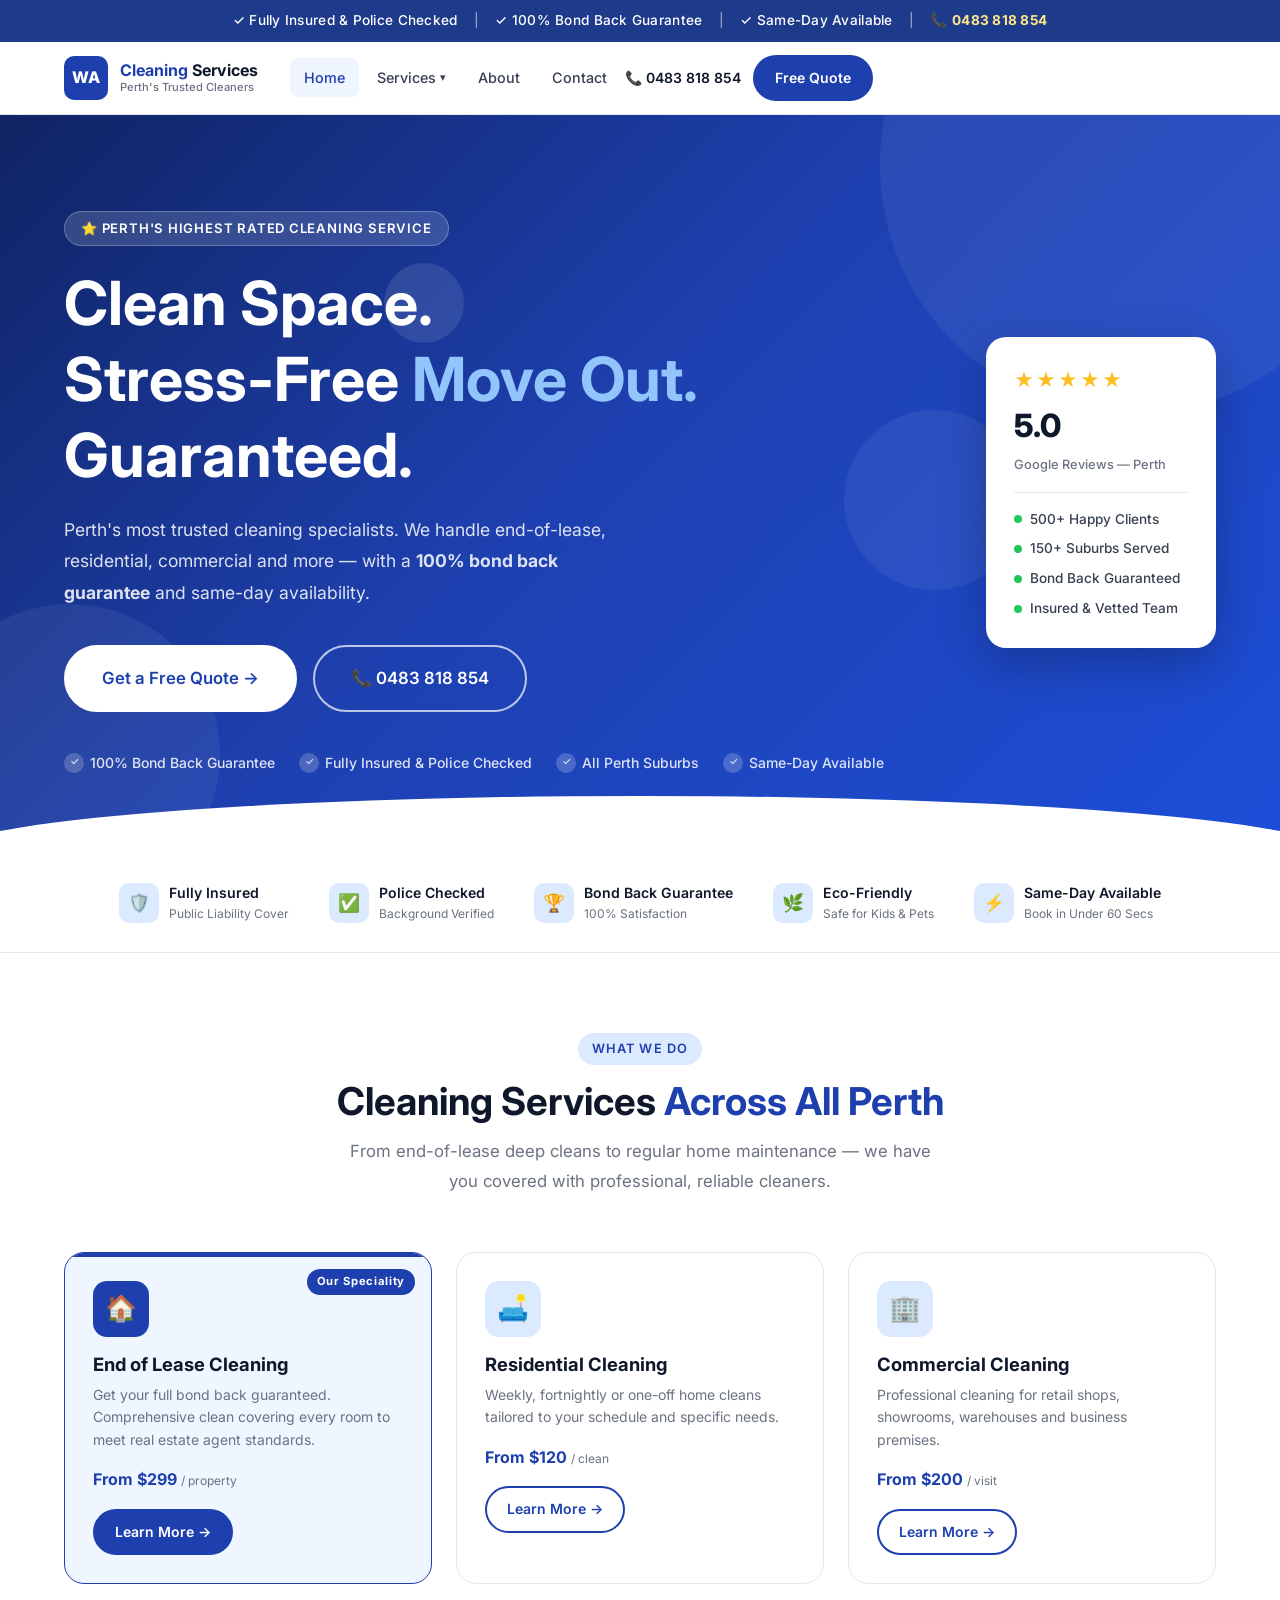
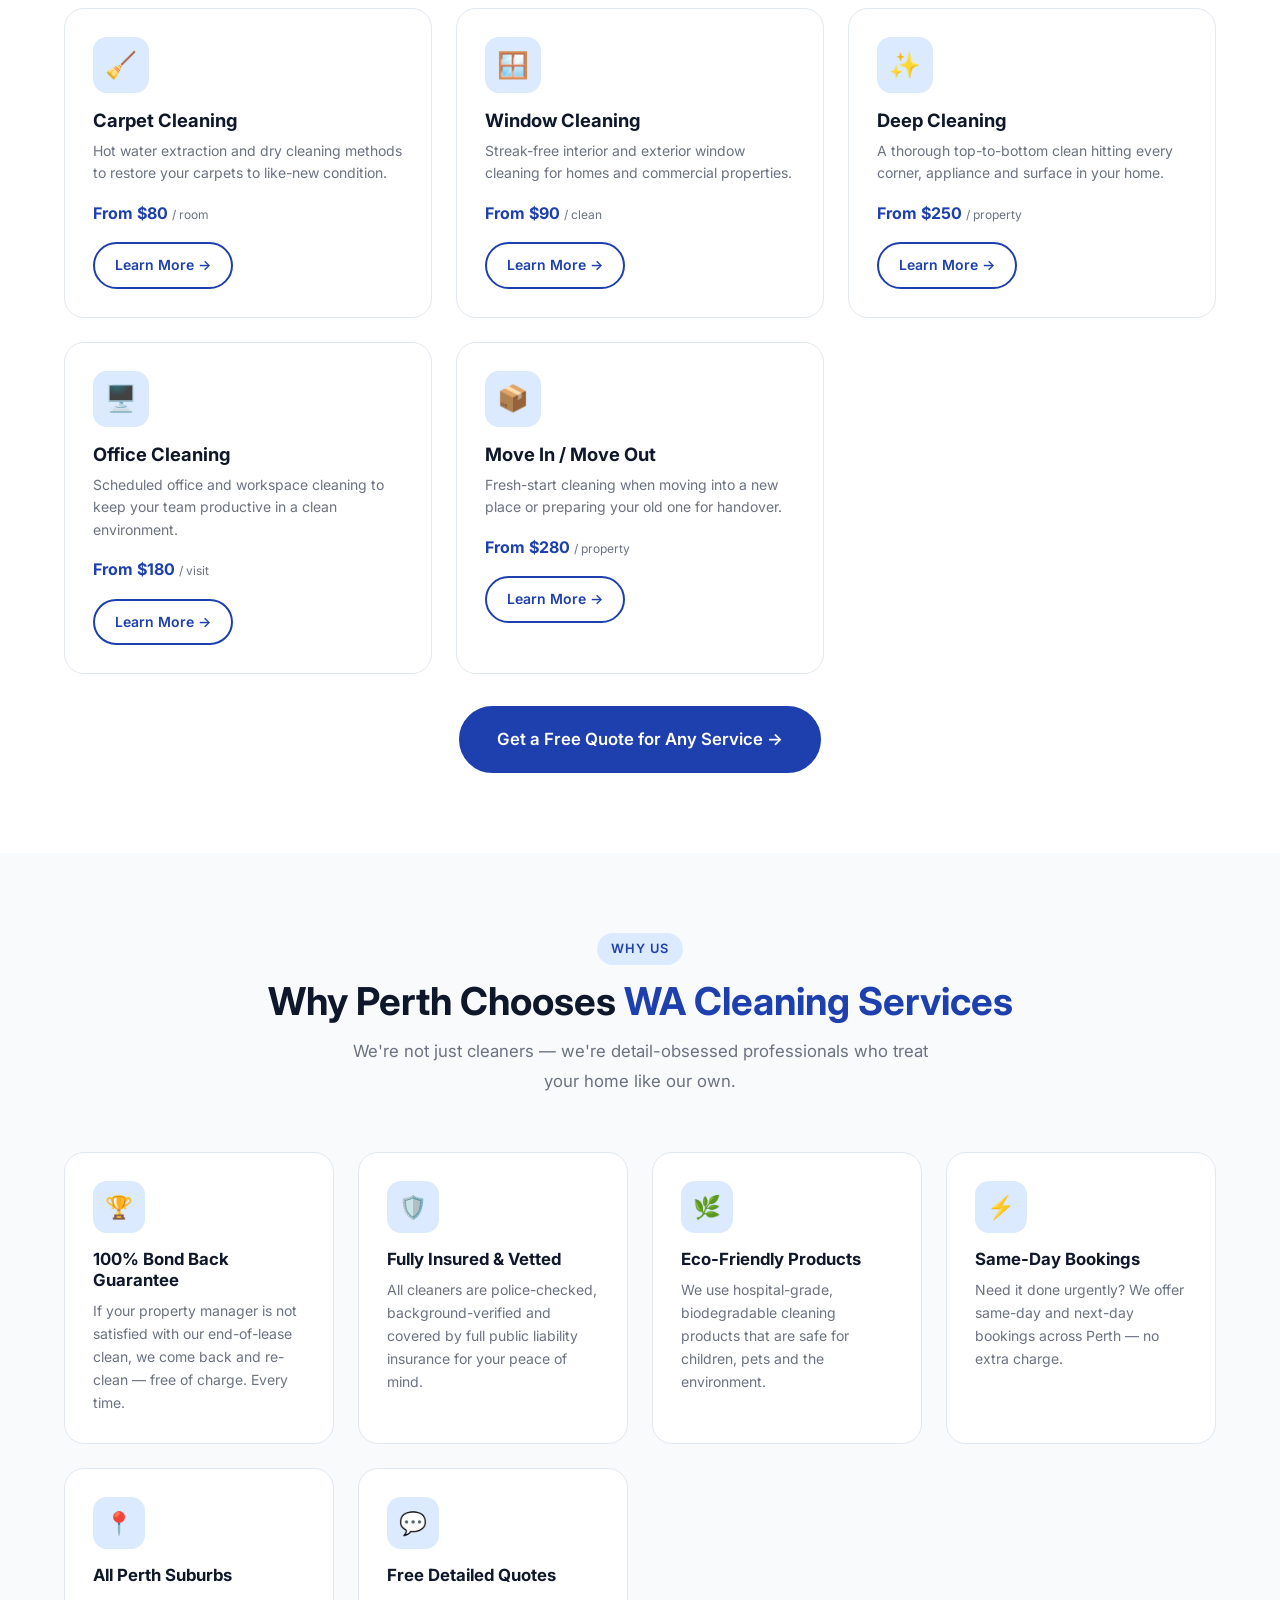
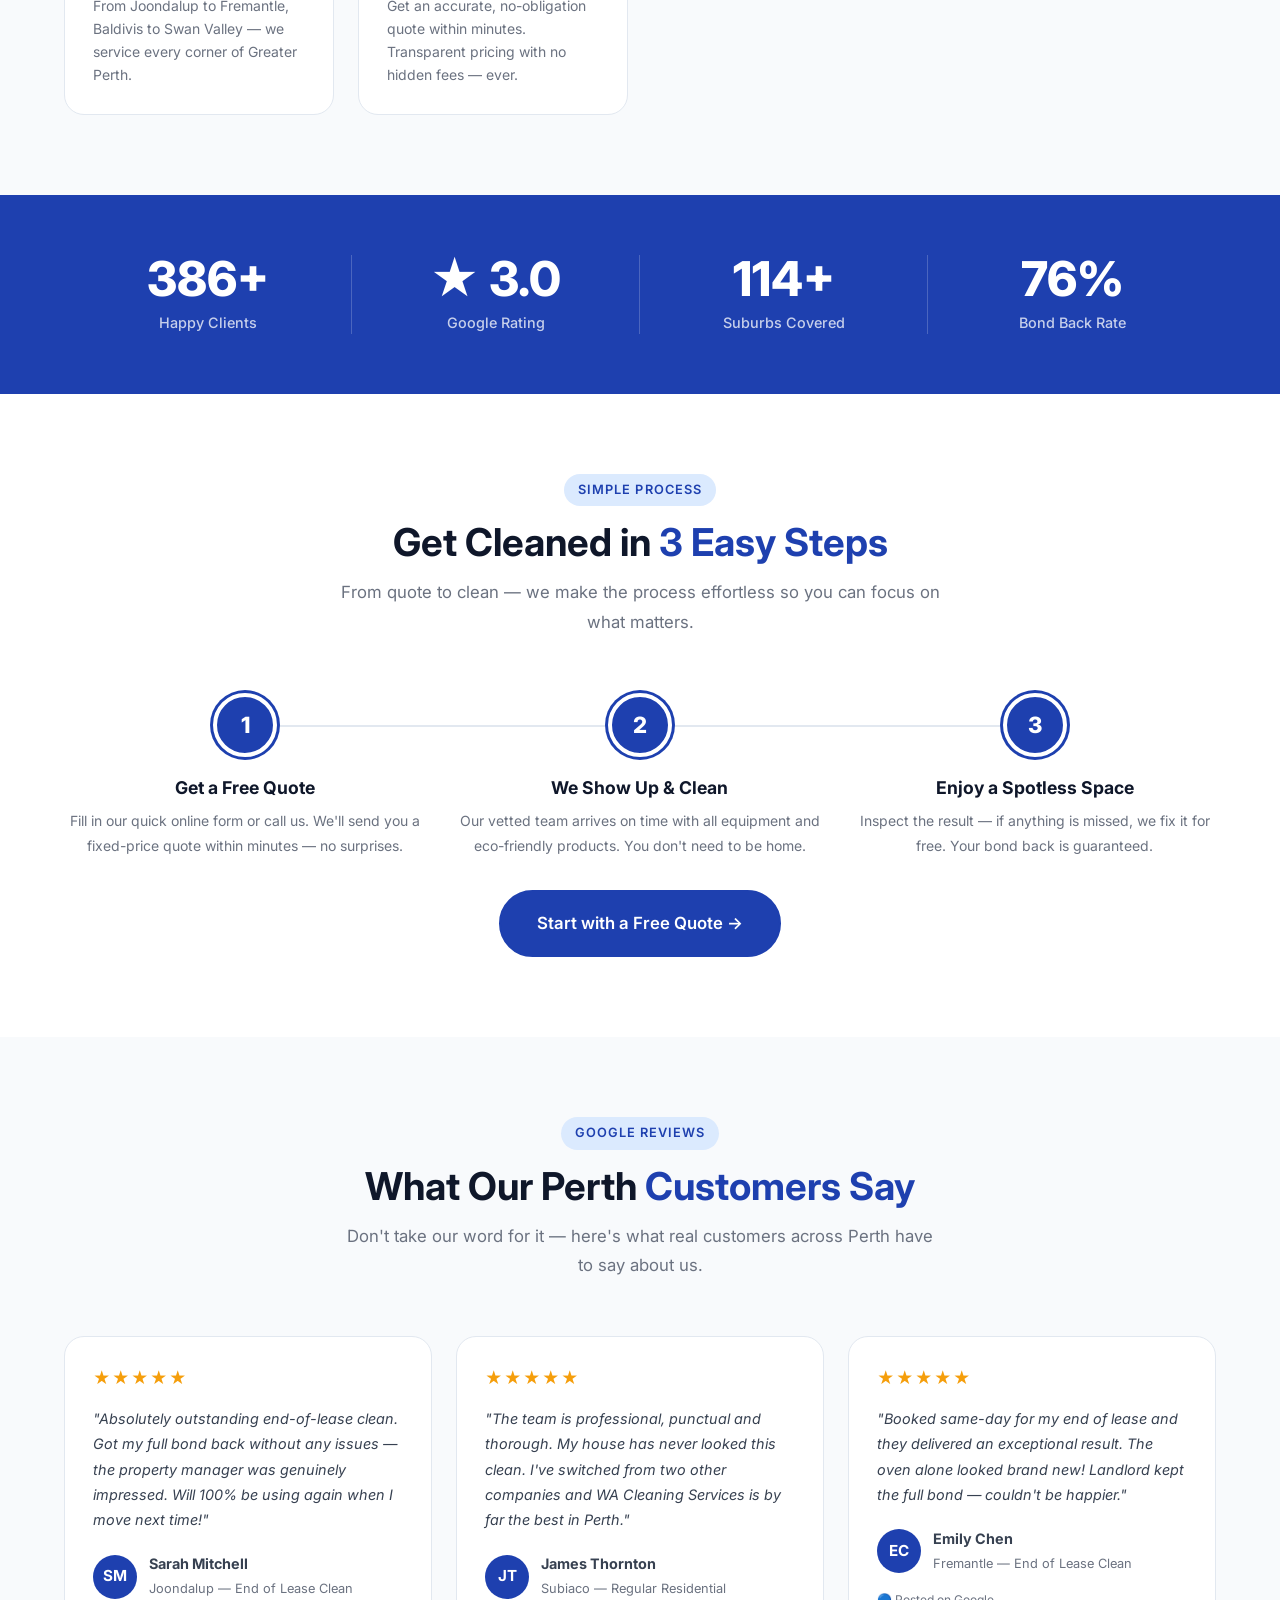
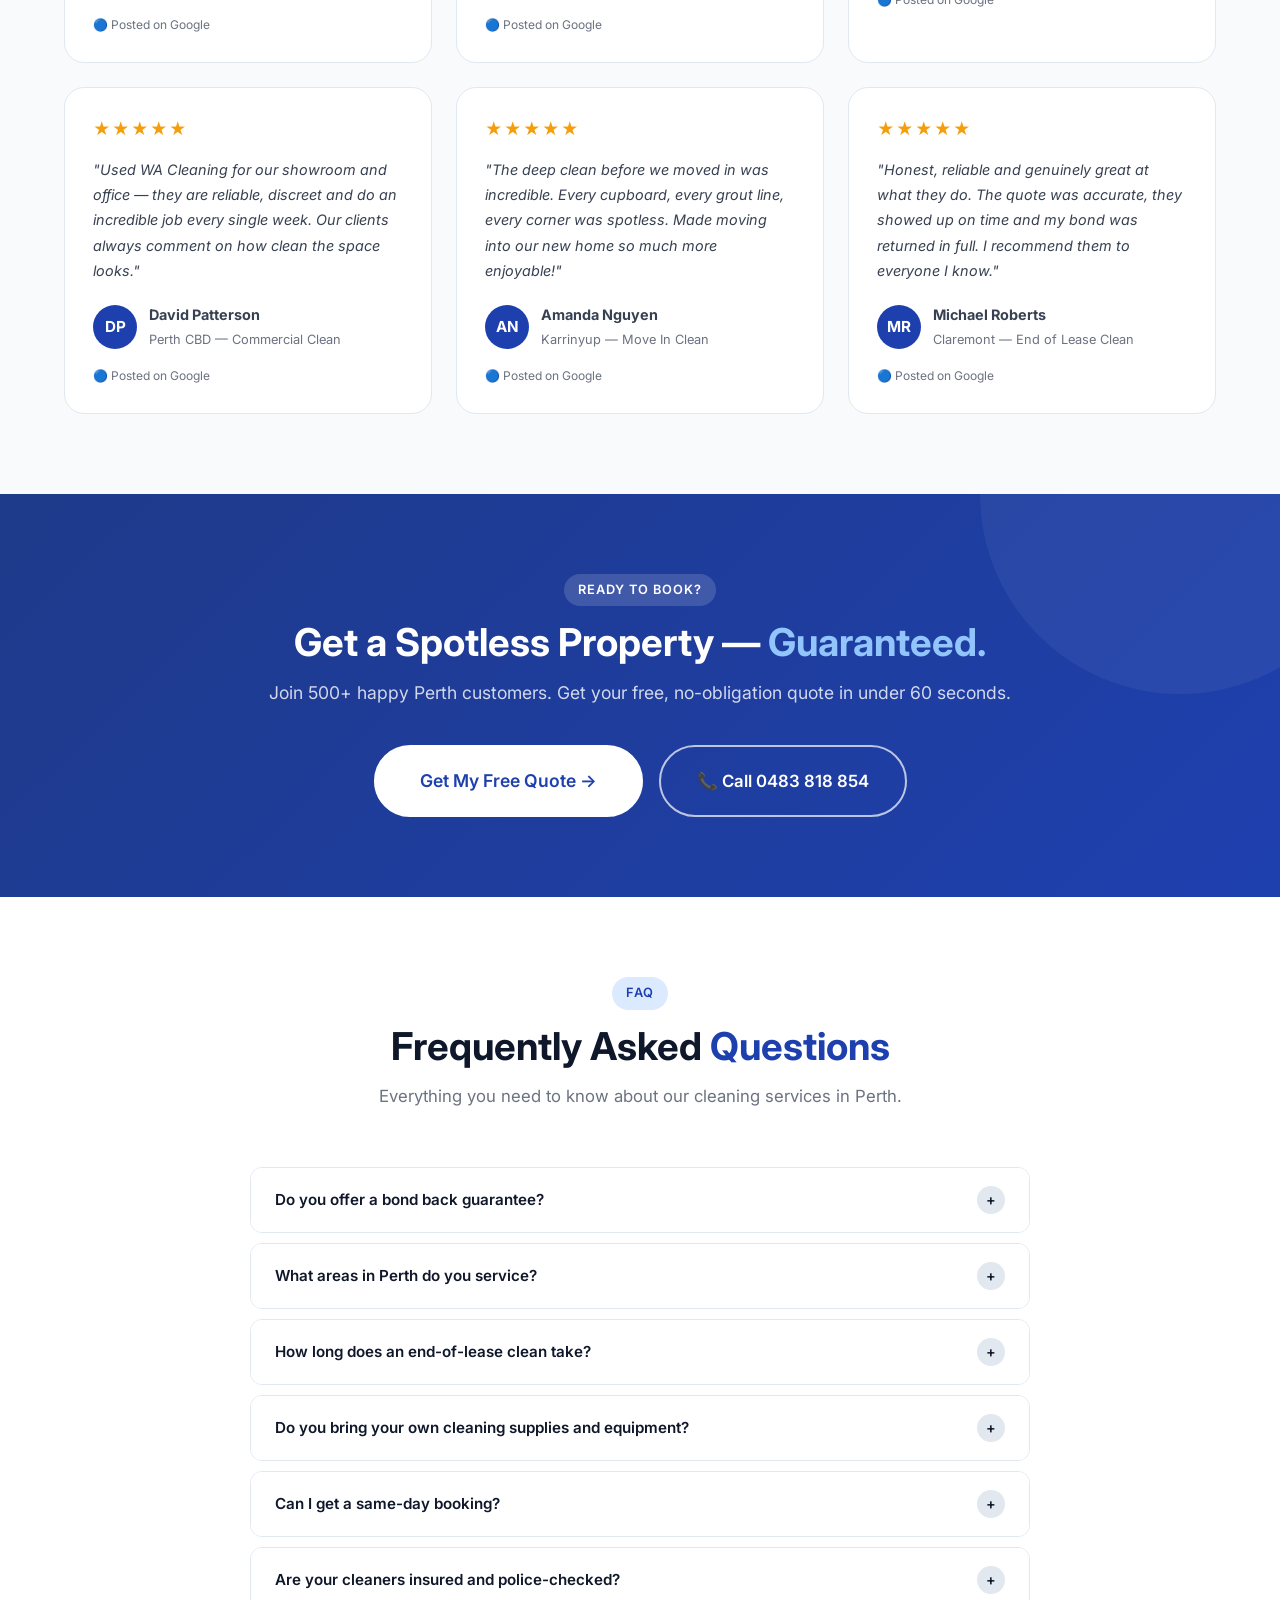
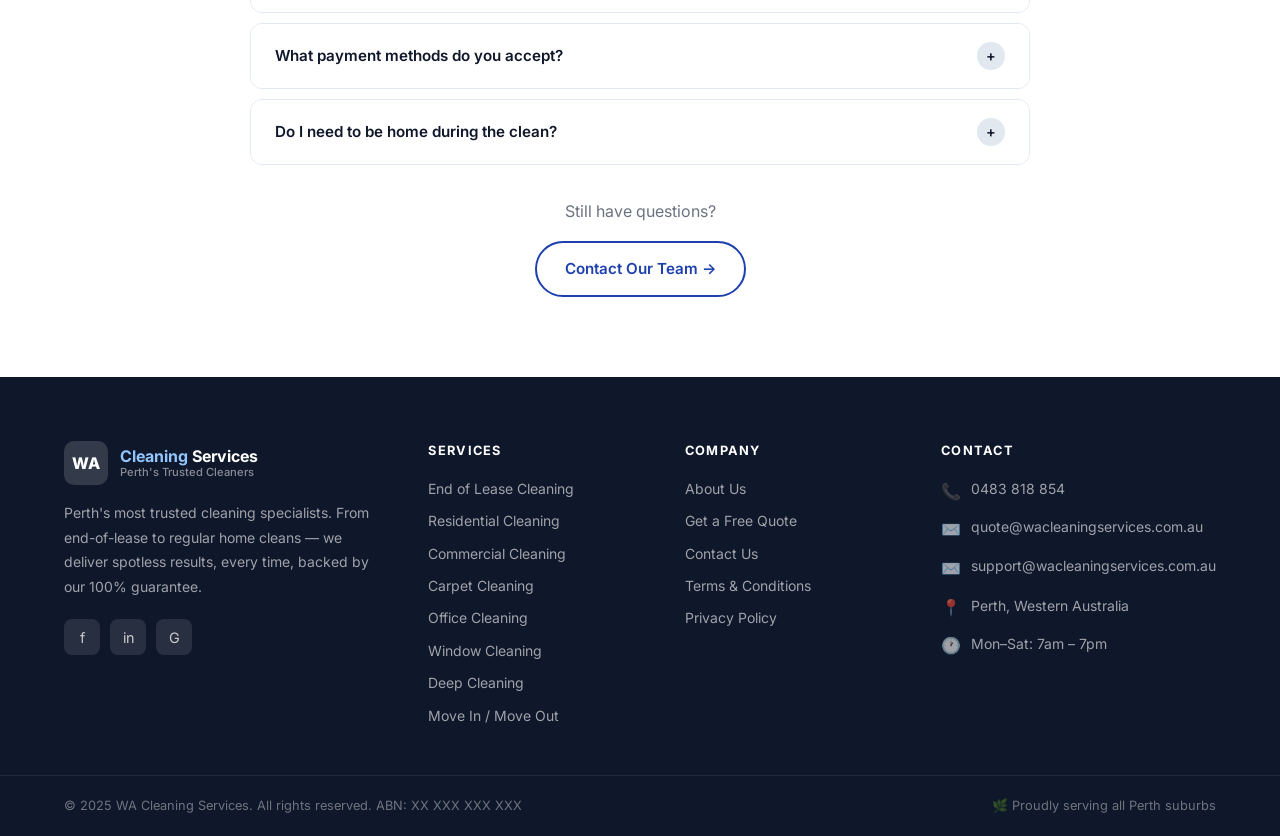
==== commit 4c779af6: "remove test line" ====
--- a/index.html
+++ b/index.html
@@ -629,4 +629,3 @@
   <script src="js/main.js"></script>
 </body>
 </html>
-<!-- auto-push test -->
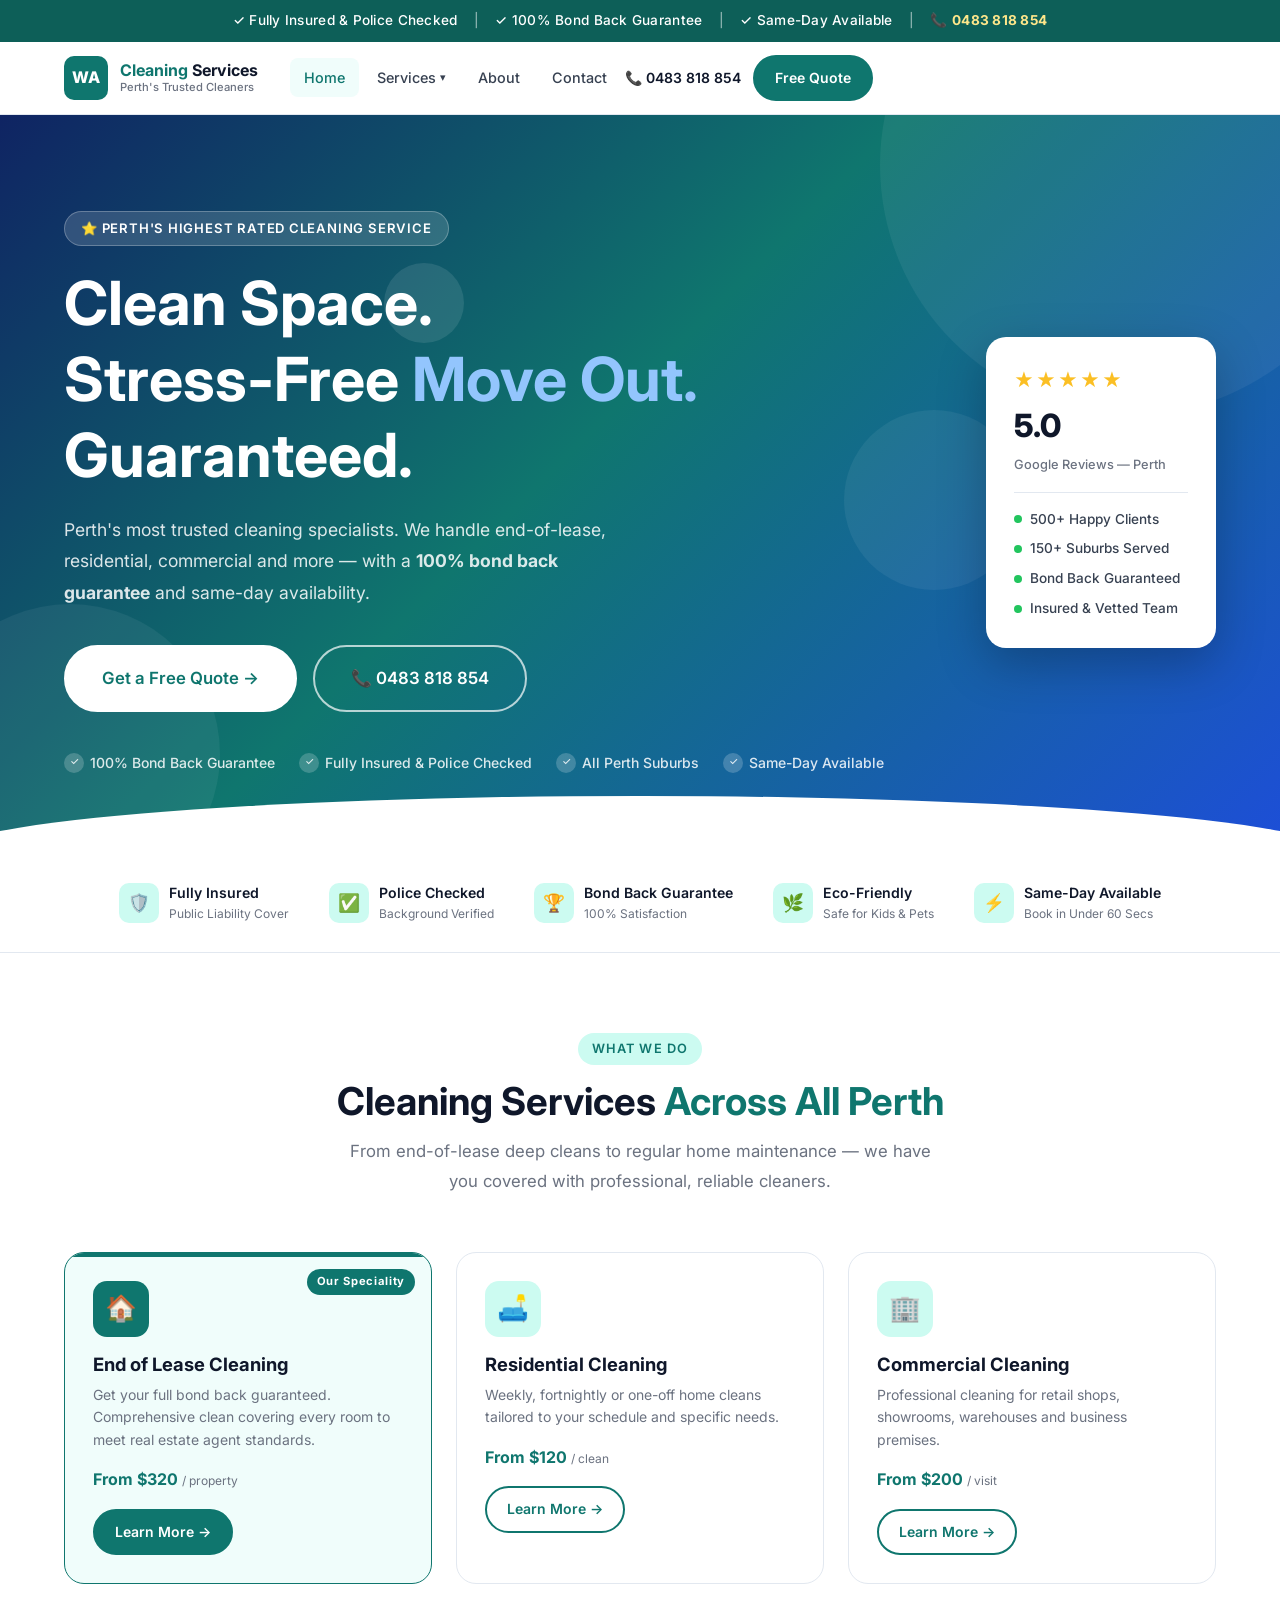
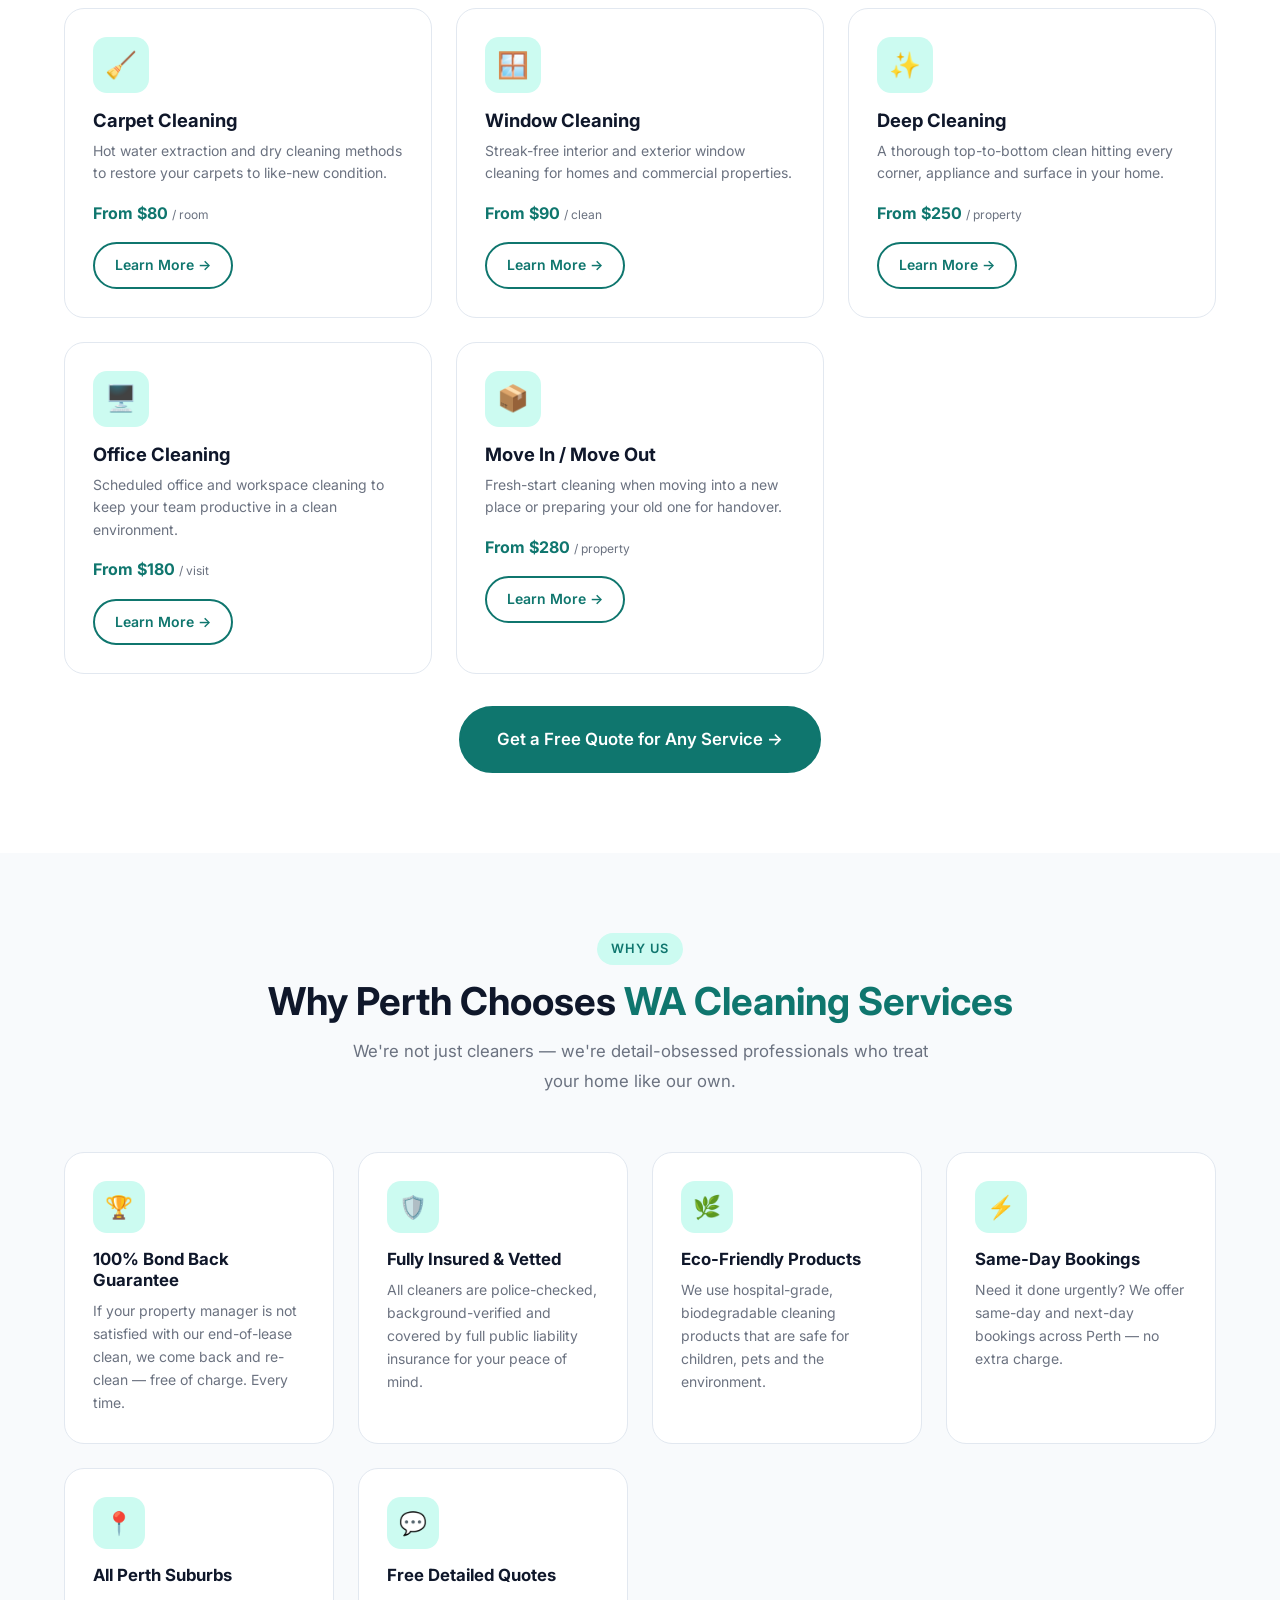
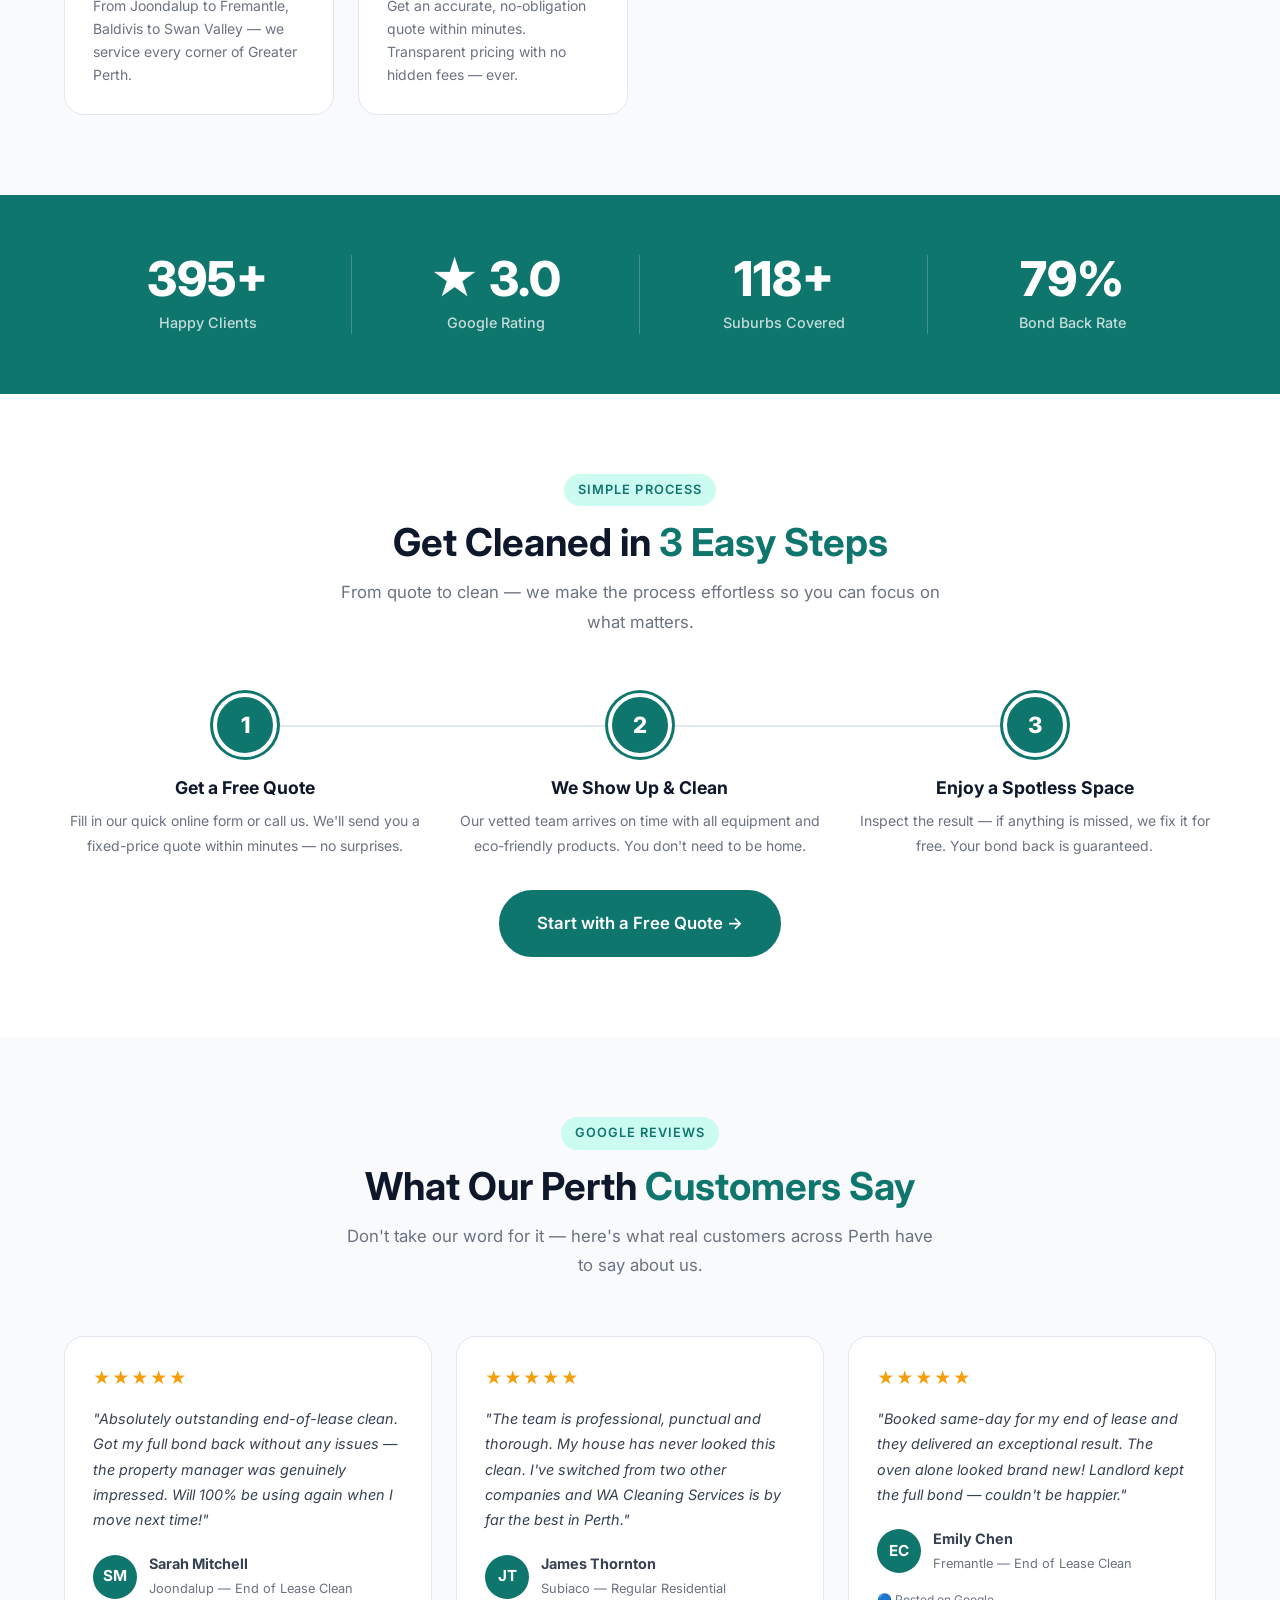
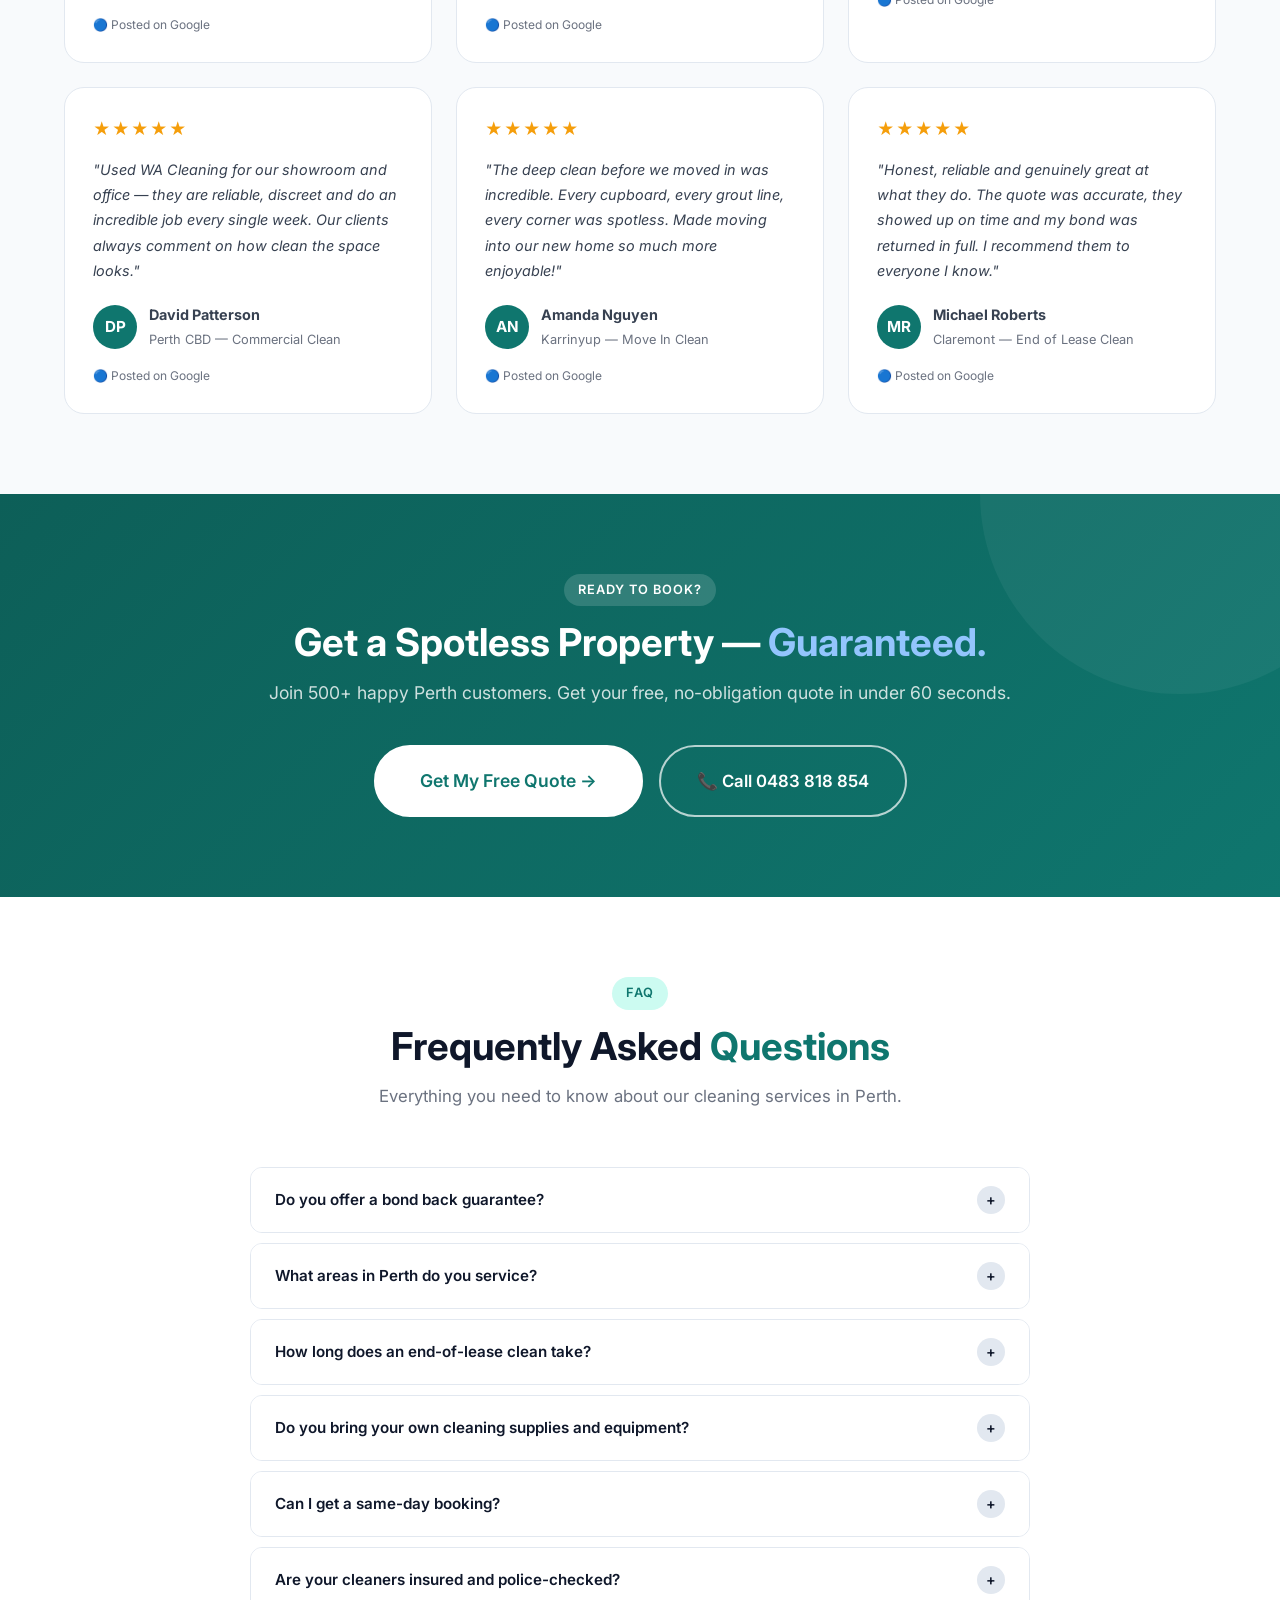
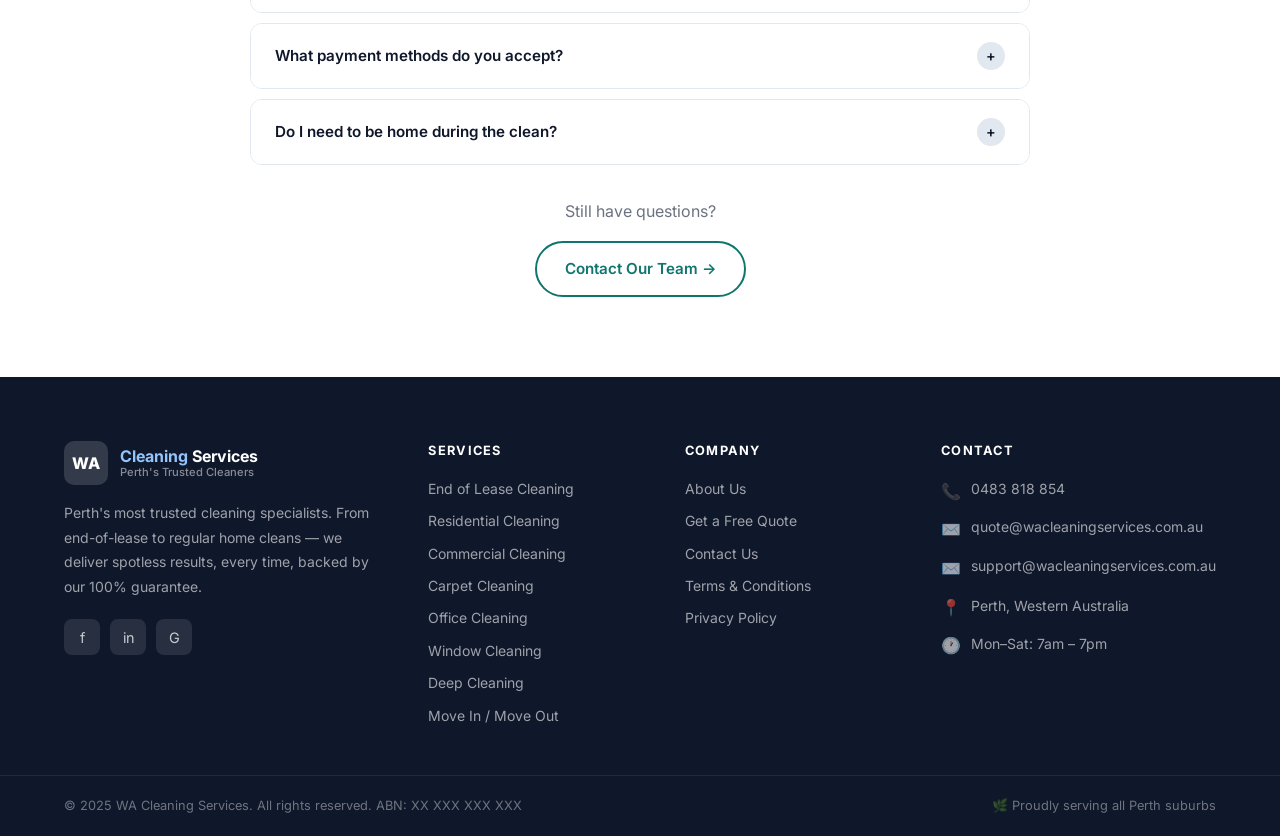
==== commit 4299ad24: "auto-save: index.html" ====
--- a/index.html
+++ b/index.html
@@ -168,7 +168,7 @@
           <div class="service-icon">🏠</div>
           <h3>End of Lease Cleaning</h3>
           <p>Get your full bond back guaranteed. Comprehensive clean covering every room to meet real estate agent standards.</p>
-          <div class="service-price">From $299 <span>/ property</span></div>
+          <div class="service-price">From $320 <span>/ property</span></div>
           <a href="services.html#end-of-lease" class="btn btn-primary btn-sm">Learn More →</a>
         </div>
 
--- a/css/style.css
+++ b/css/style.css
@@ -5,22 +5,22 @@
 
 /* ── 1. Variables & Reset ── */
 :root {
-  --primary:        #1e40af;
-  --primary-dark:   #1e3a8a;
-  --primary-hover:  #1d4ed8;
-  --secondary:      #3b82f6;
-  --accent:         #60a5fa;
-  --accent-light:   #dbeafe;
-  --accent-xlight:  #eff6ff;
+  --primary:        #0f766e;
+  --primary-dark:   #0d5f58;
+  --primary-hover:  #0e7069;
+  --secondary:      #14b8a6;
+  --accent:         #2dd4bf;
+  --accent-light:   #ccfbf1;
+  --accent-xlight:  #f0fdfb;
   --text-dark:      #0f172a;
   --text:           #374151;
   --text-light:     #6b7280;
   --bg:             #ffffff;
   --bg-alt:         #f8fafc;
   --border:         #e2e8f0;
-  --shadow-sm:      0 1px 4px rgba(30,64,175,.08);
-  --shadow:         0 4px 20px rgba(30,64,175,.12);
-  --shadow-lg:      0 8px 40px rgba(30,64,175,.16);
+  --shadow-sm:      0 1px 4px rgba(15,118,110,.08);
+  --shadow:         0 4px 20px rgba(15,118,110,.12);
+  --shadow-lg:      0 8px 40px rgba(15,118,110,.16);
   --radius:         12px;
   --radius-lg:      20px;
   --radius-pill:    999px;
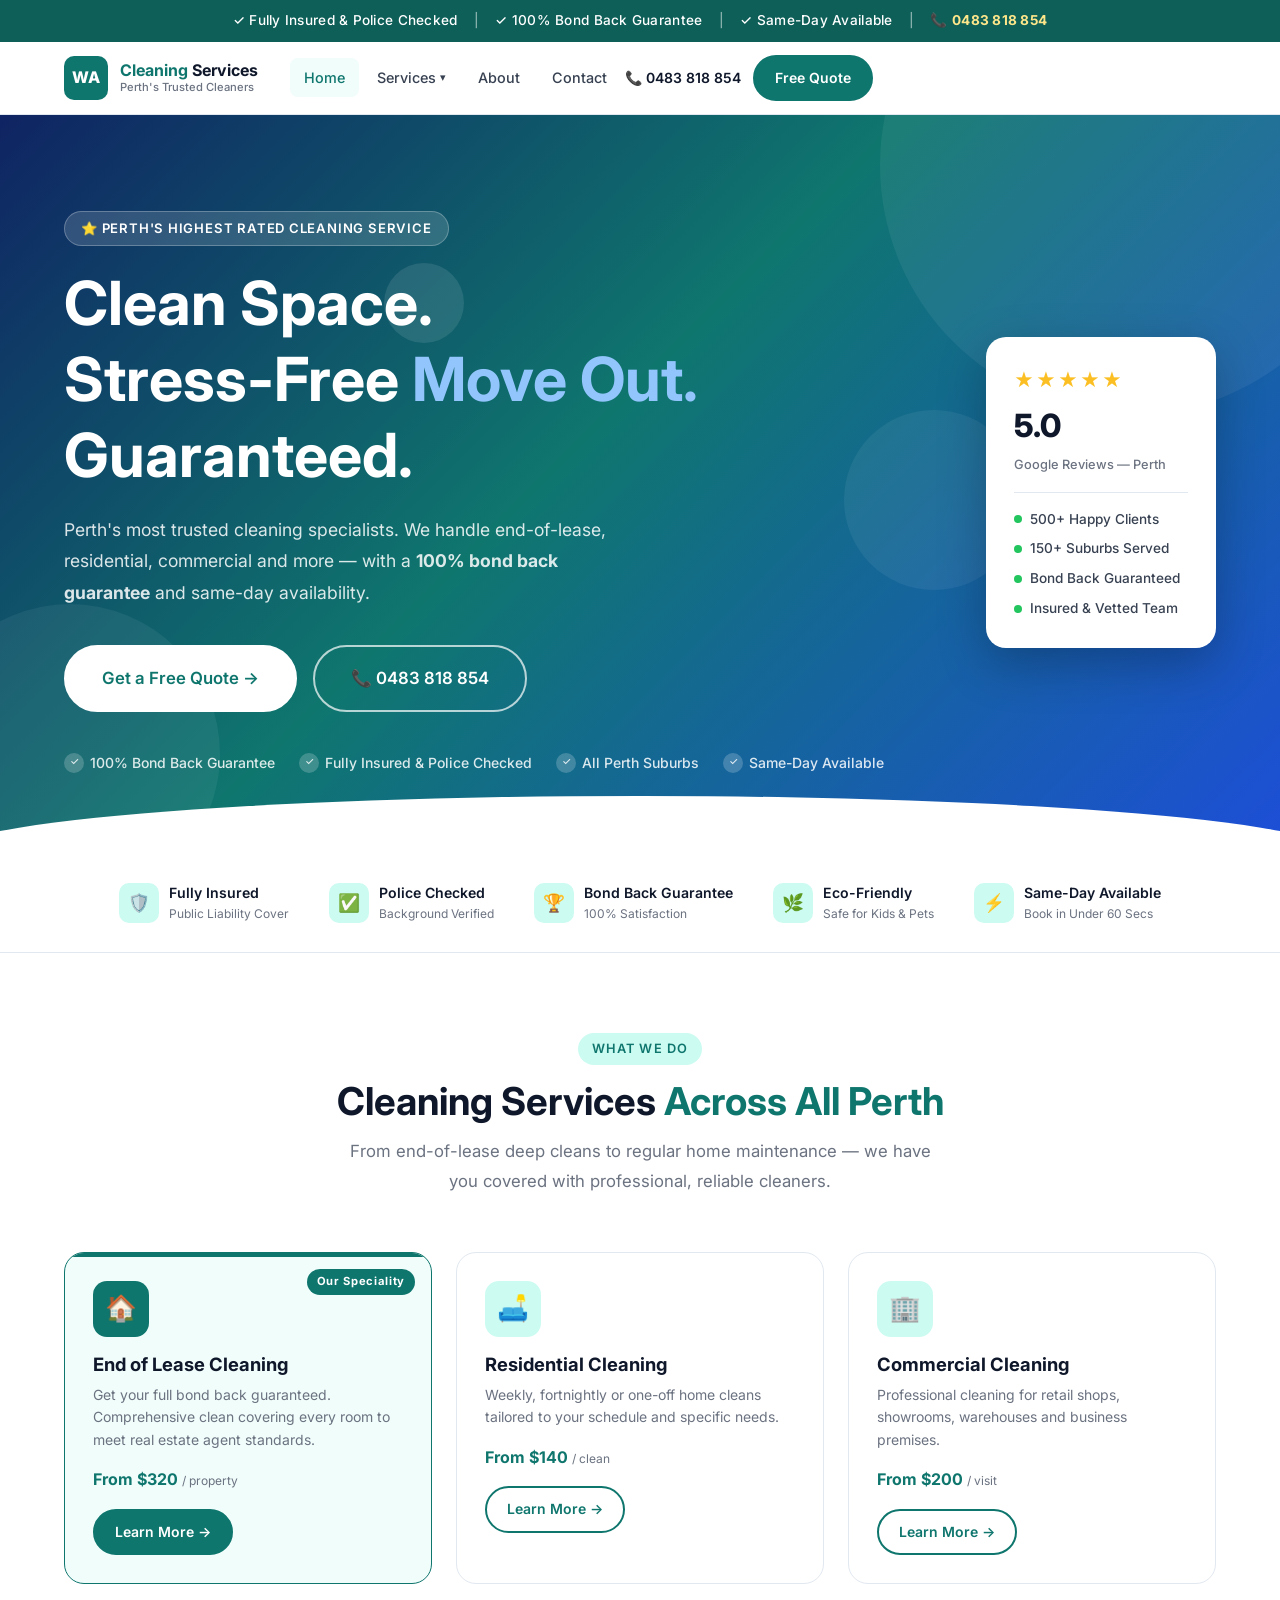
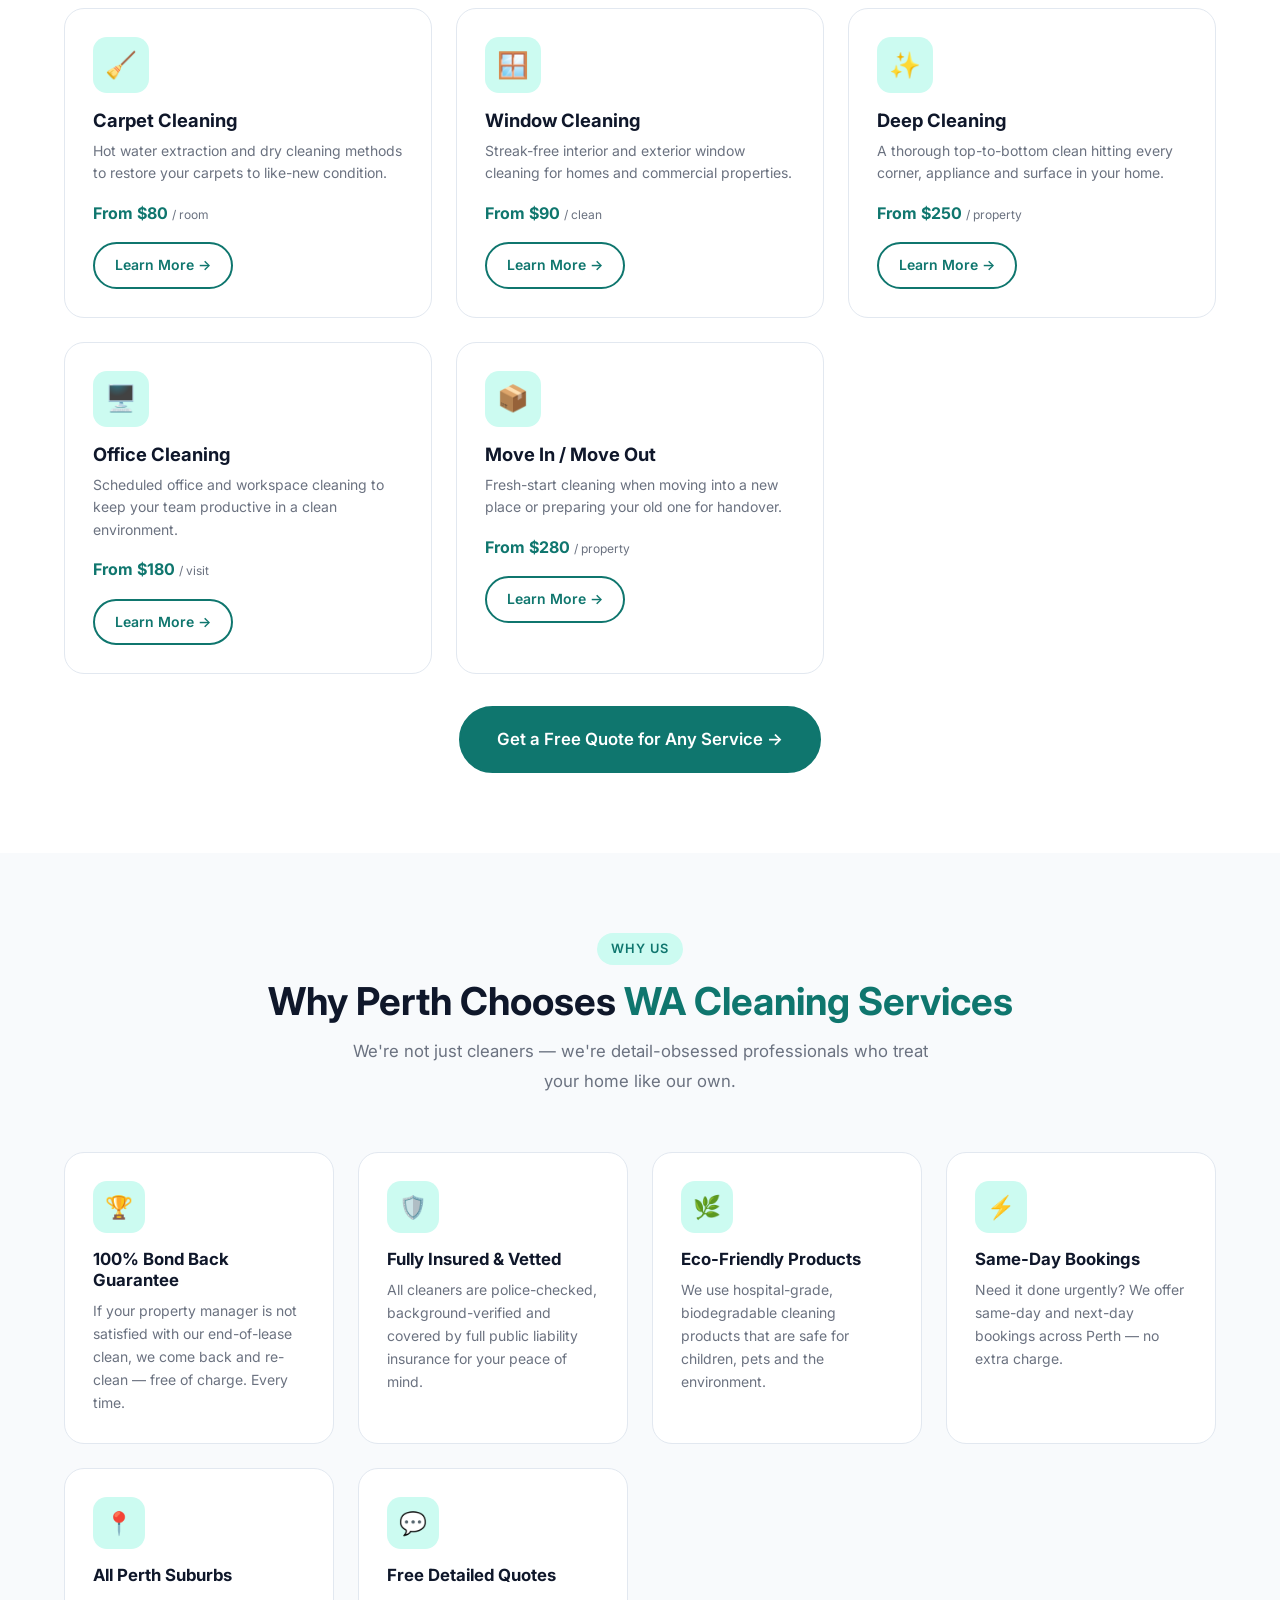
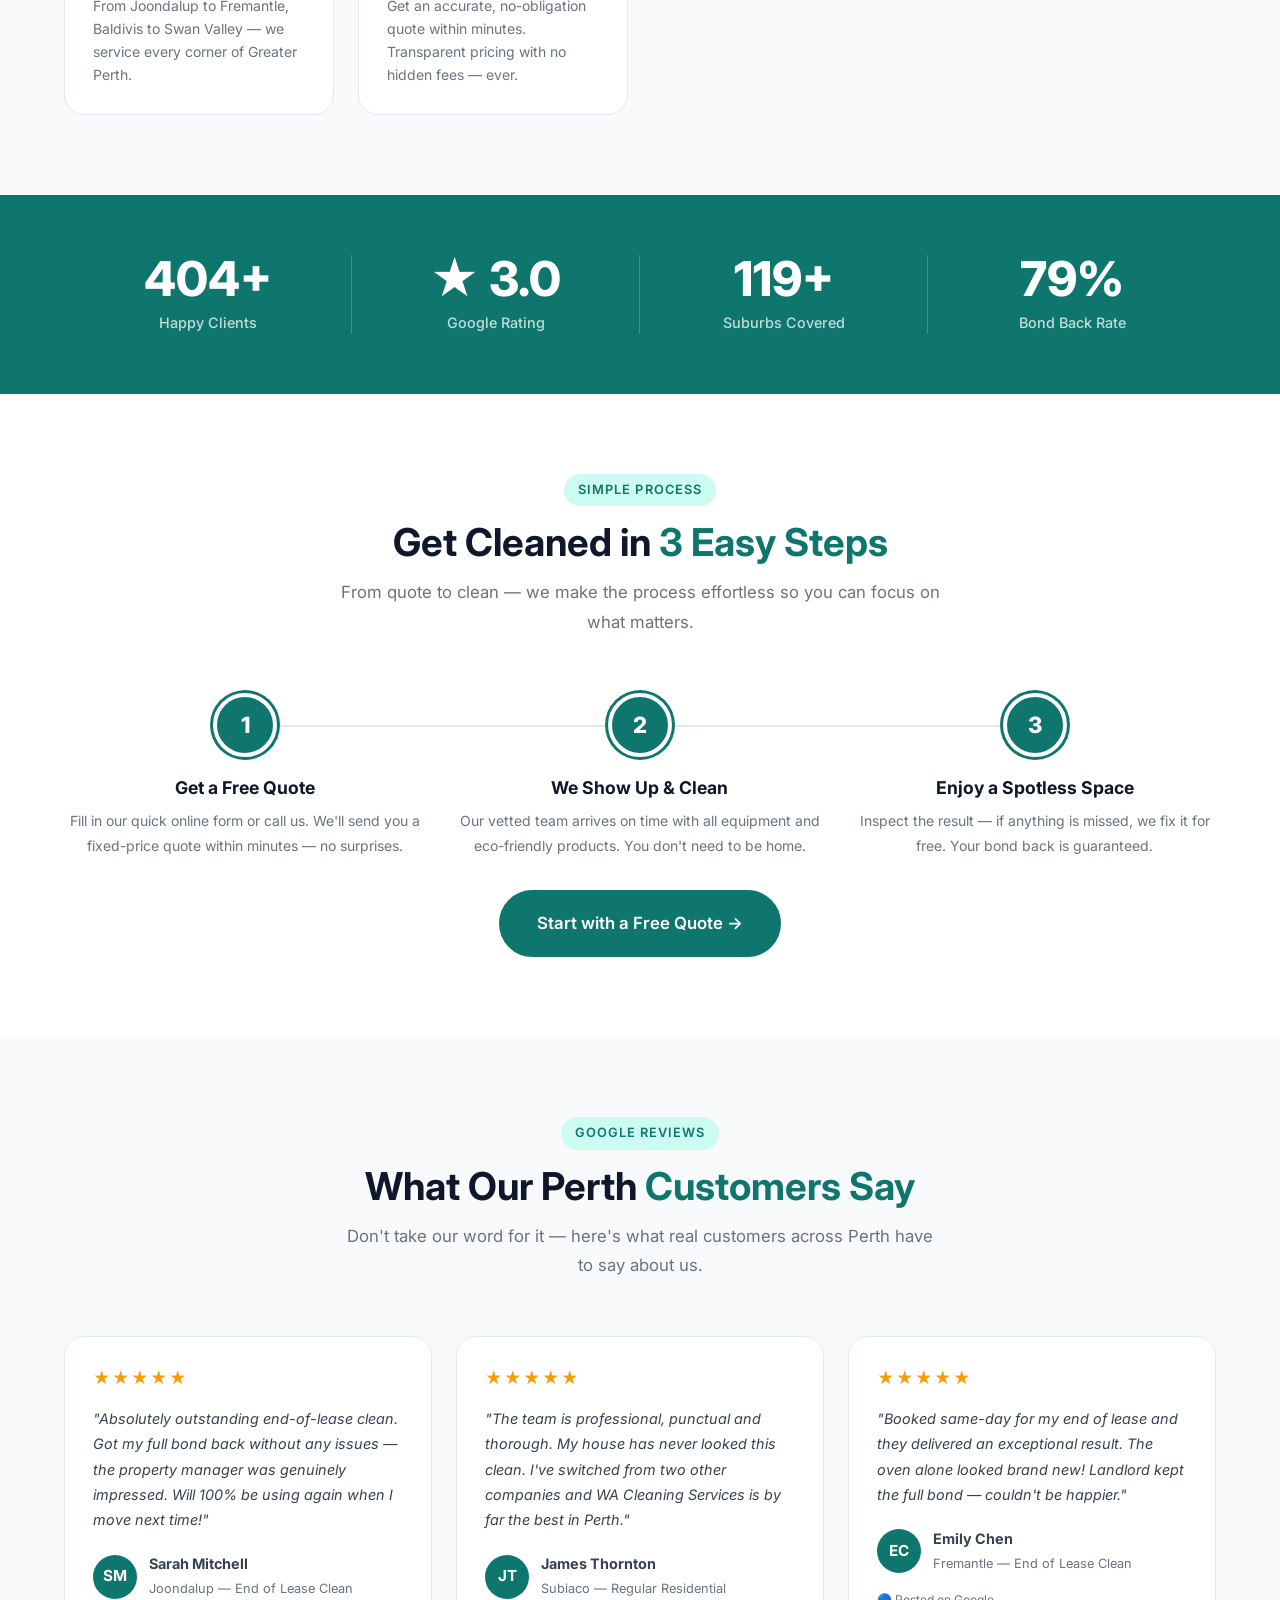
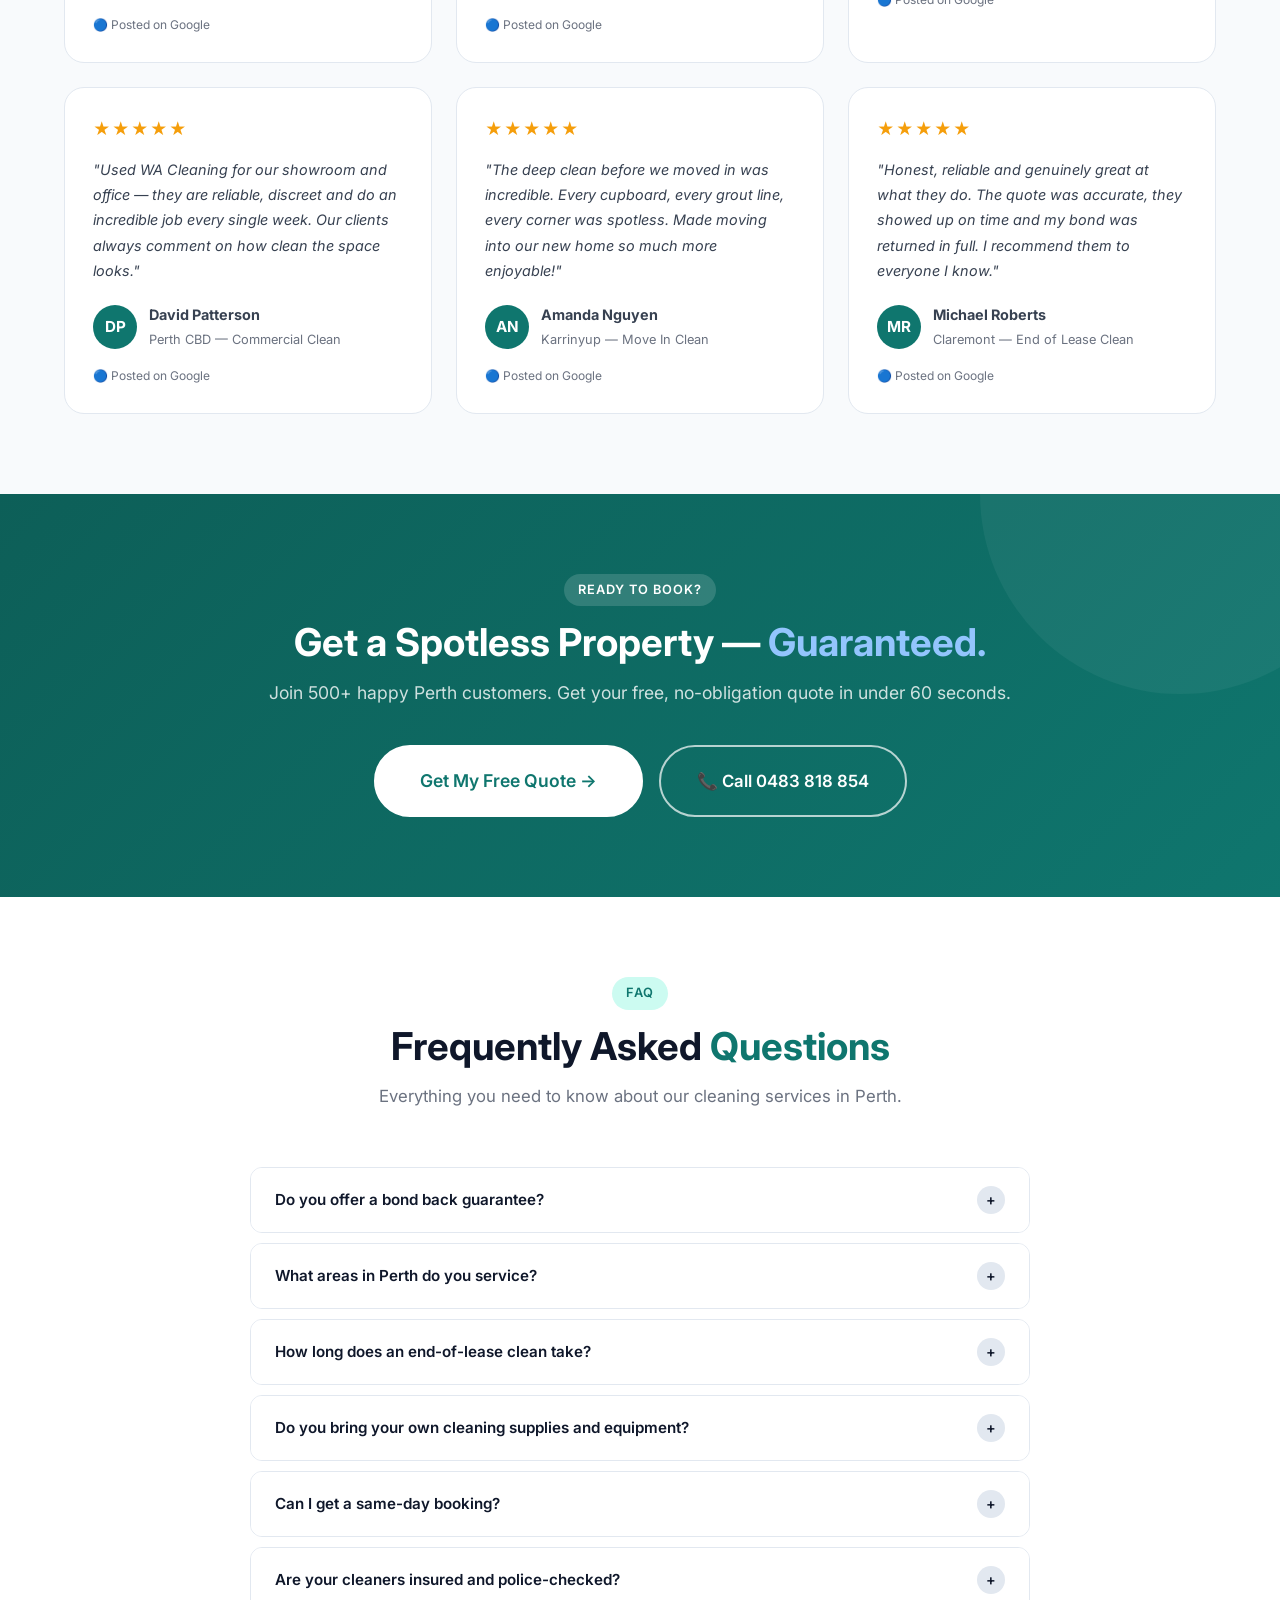
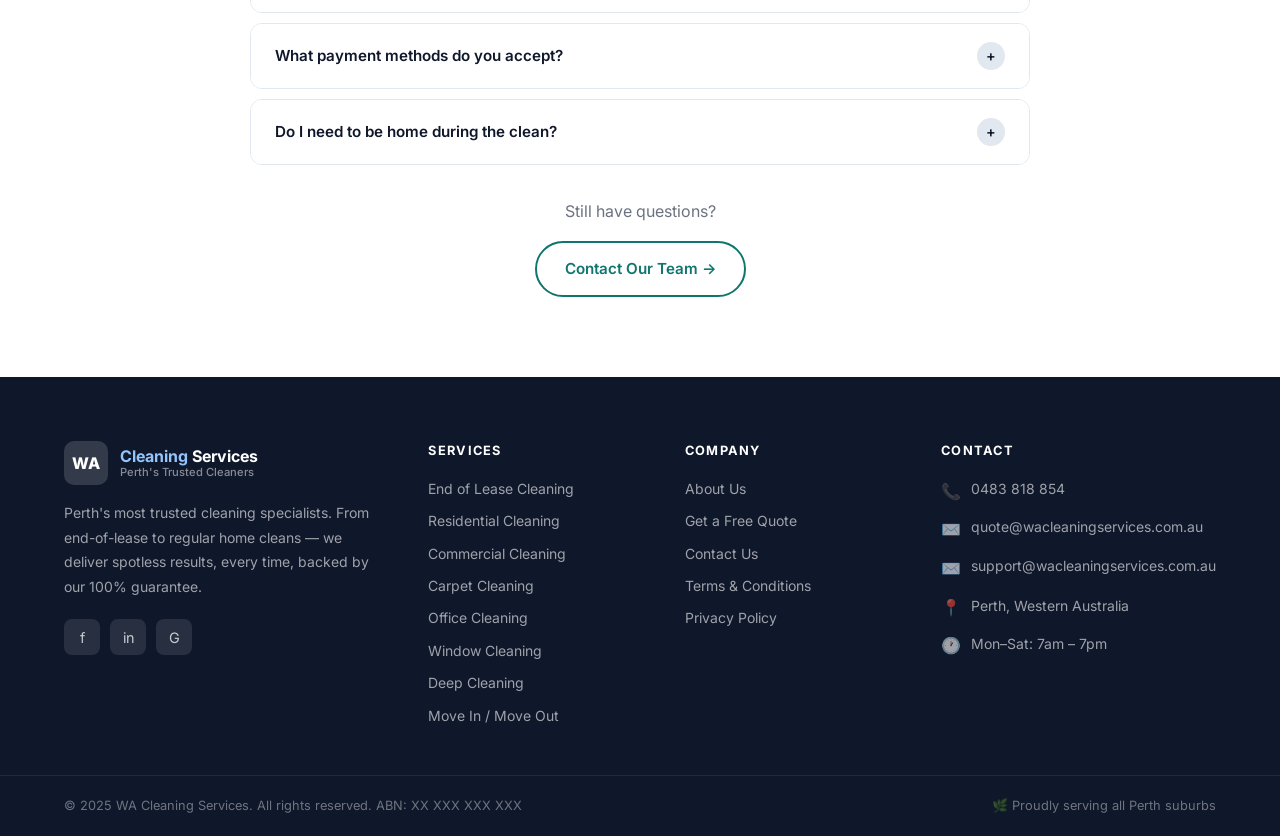
==== commit 2a081a50: "auto-save: index.html" ====
--- a/index.html
+++ b/index.html
@@ -176,7 +176,7 @@
           <div class="service-icon">🛋️</div>
           <h3>Residential Cleaning</h3>
           <p>Weekly, fortnightly or one-off home cleans tailored to your schedule and specific needs.</p>
-          <div class="service-price">From $120 <span>/ clean</span></div>
+          <div class="service-price">From $140 <span>/ clean</span></div>
           <a href="services.html#residential" class="btn btn-outline btn-sm">Learn More →</a>
         </div>
 
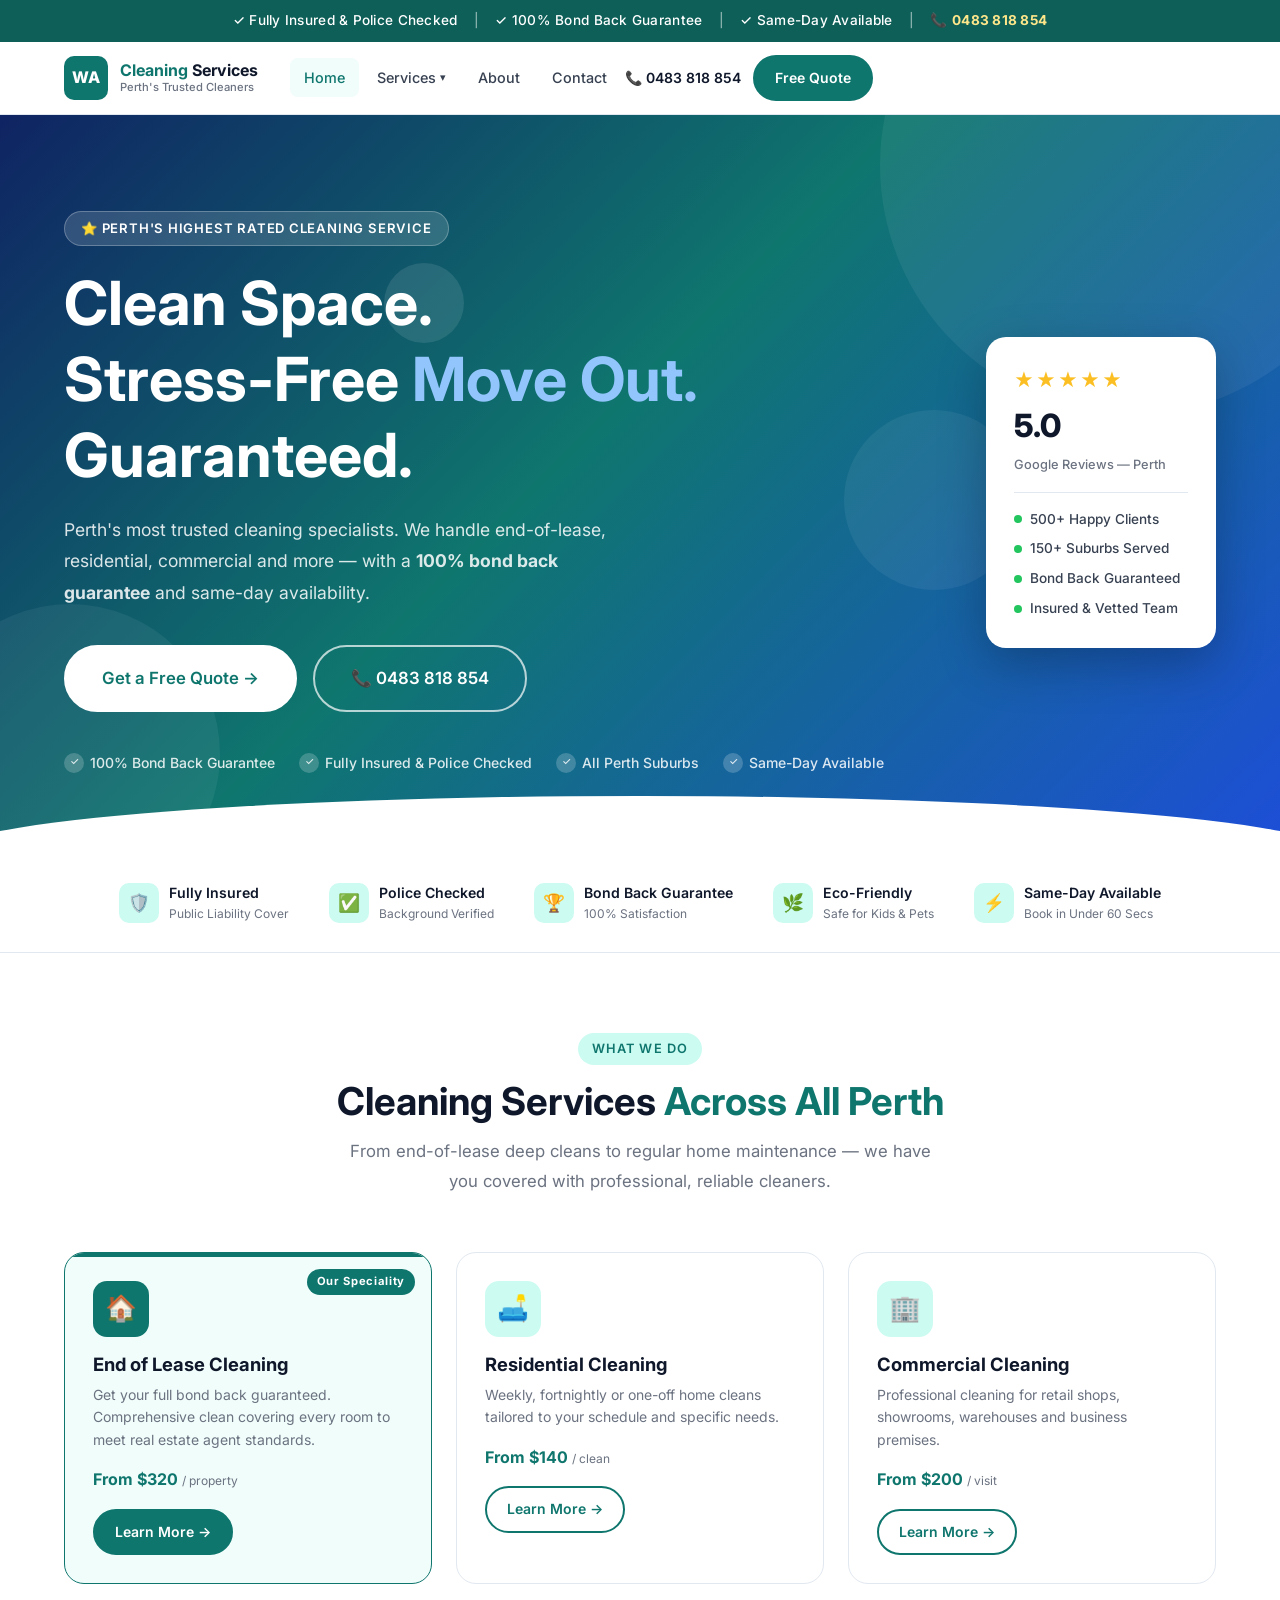
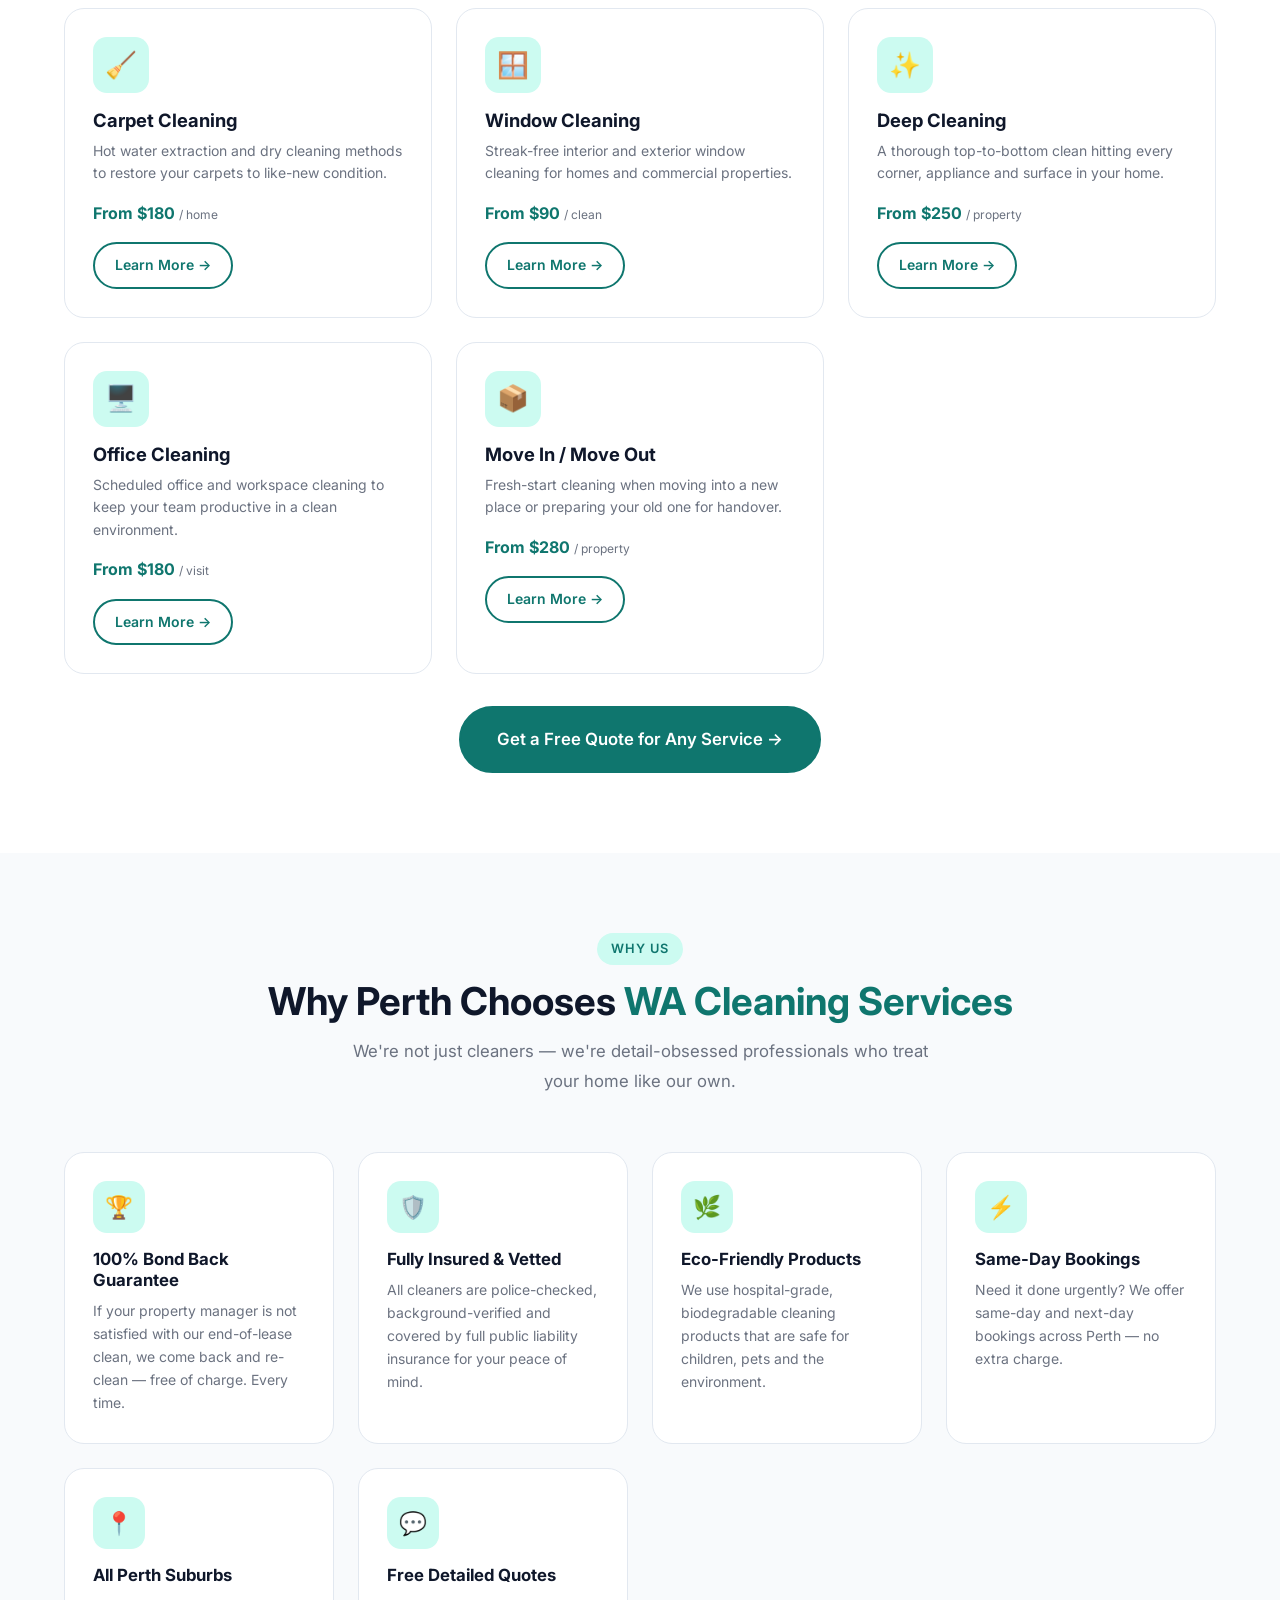
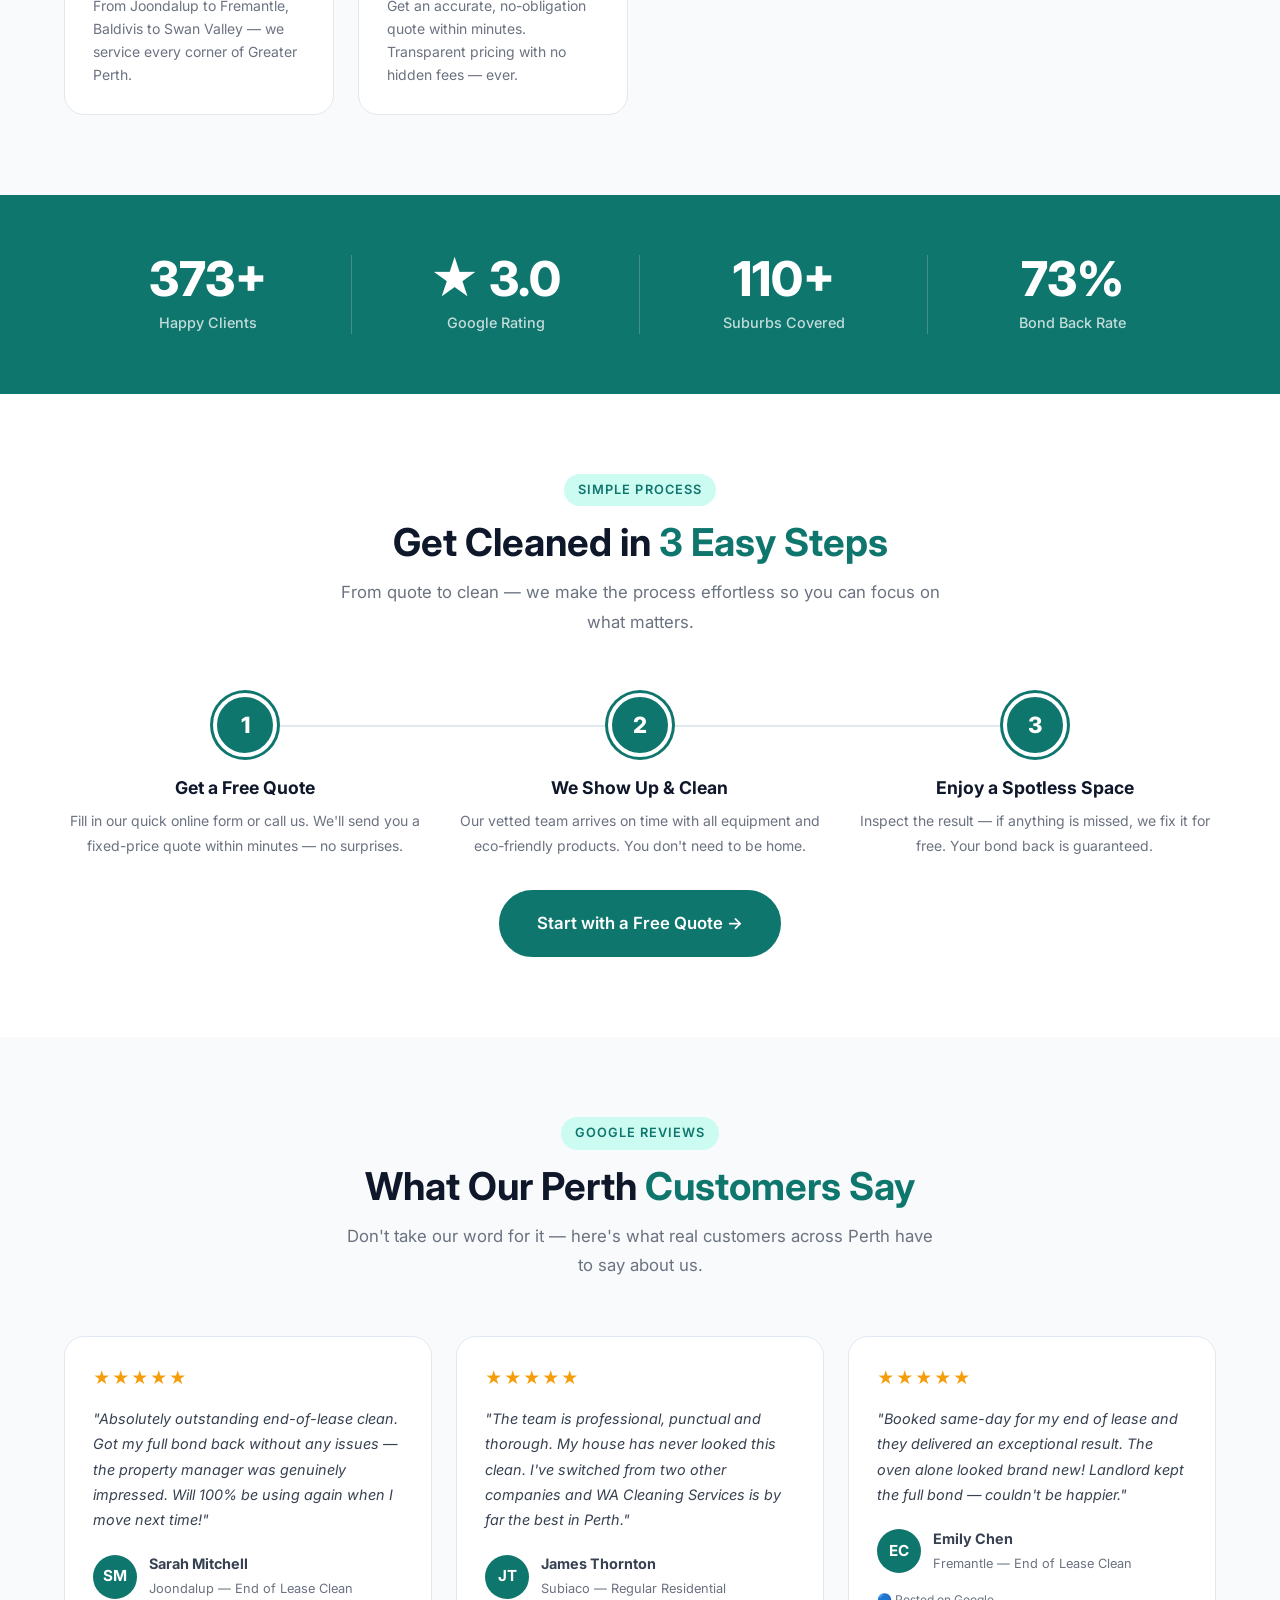
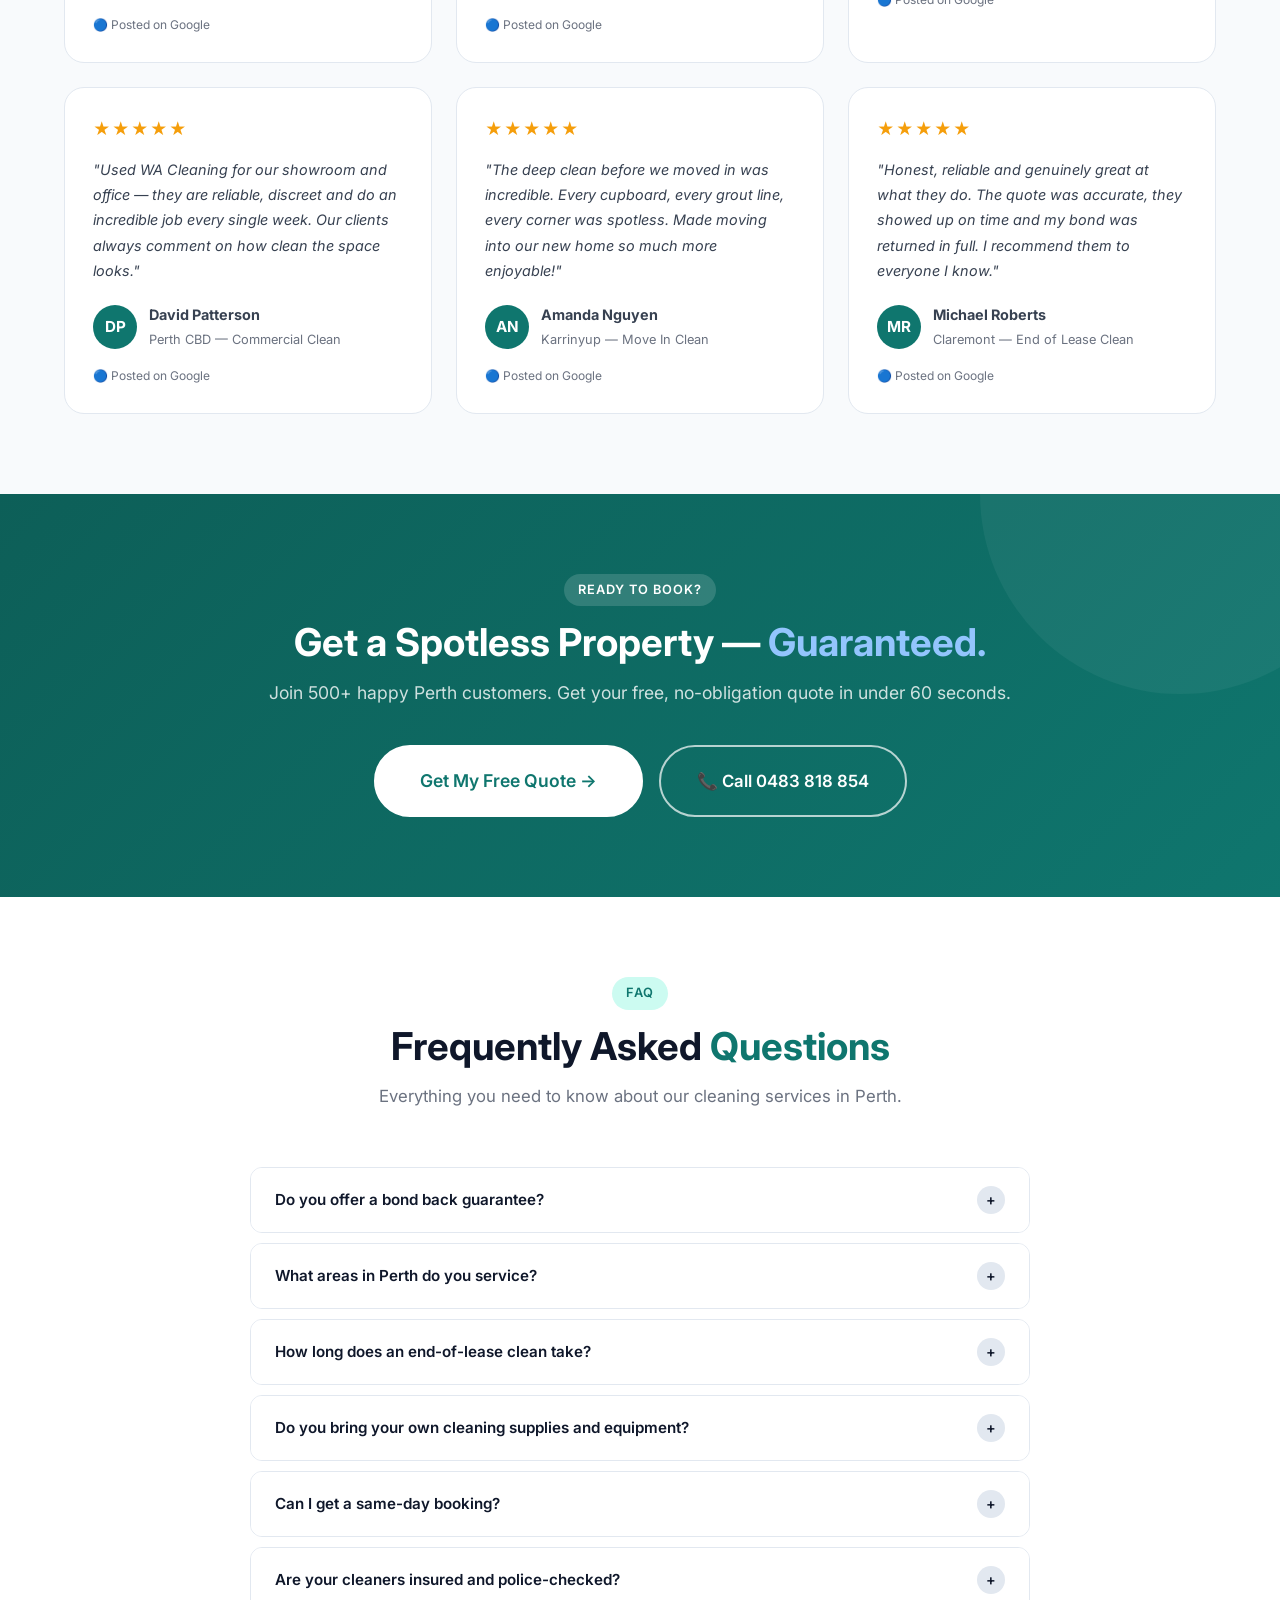
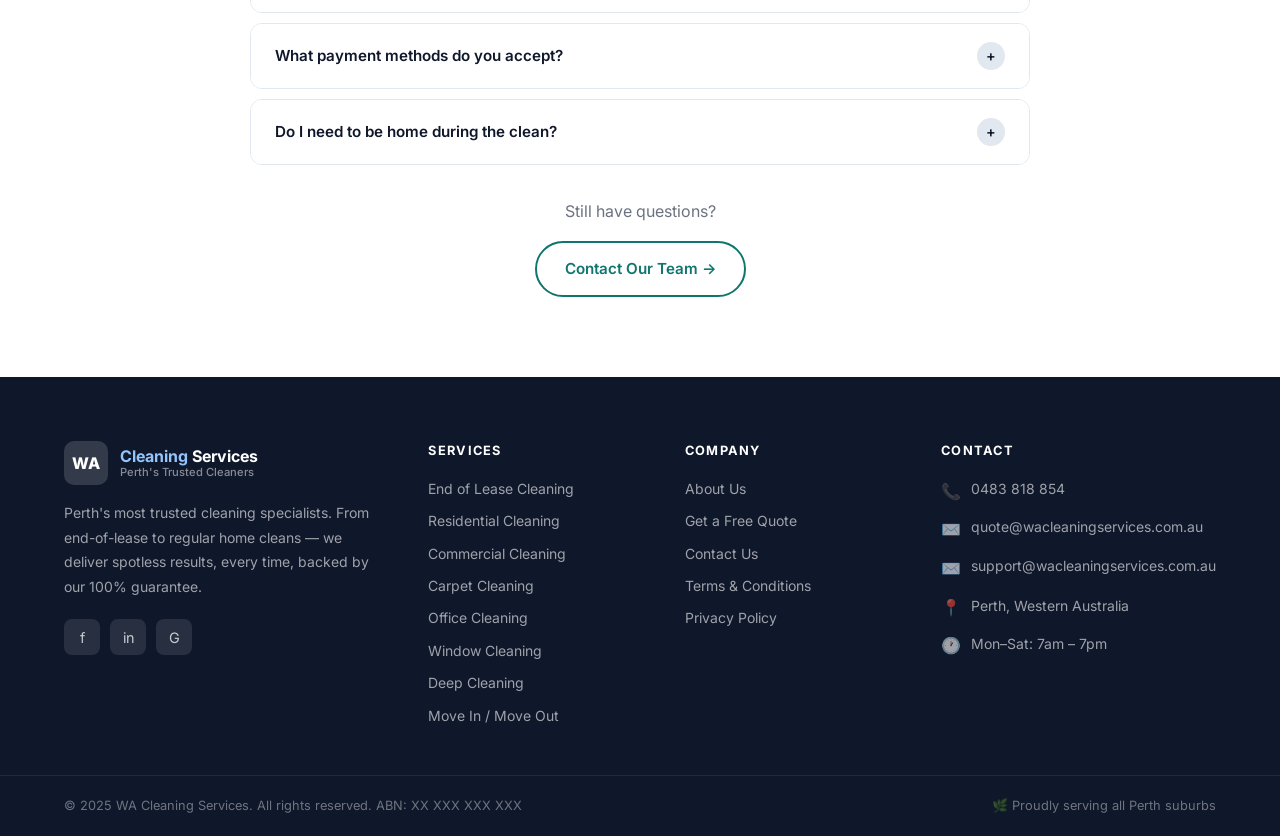
==== commit 9b759f92: "auto-save: index.html" ====
--- a/index.html
+++ b/index.html
@@ -192,7 +192,7 @@
           <div class="service-icon">🧹</div>
           <h3>Carpet Cleaning</h3>
           <p>Hot water extraction and dry cleaning methods to restore your carpets to like-new condition.</p>
-          <div class="service-price">From $80 <span>/ room</span></div>
+          <div class="service-price">From $180 <span>/ home</span></div>
           <a href="services.html#carpet" class="btn btn-outline btn-sm">Learn More →</a>
         </div>
 
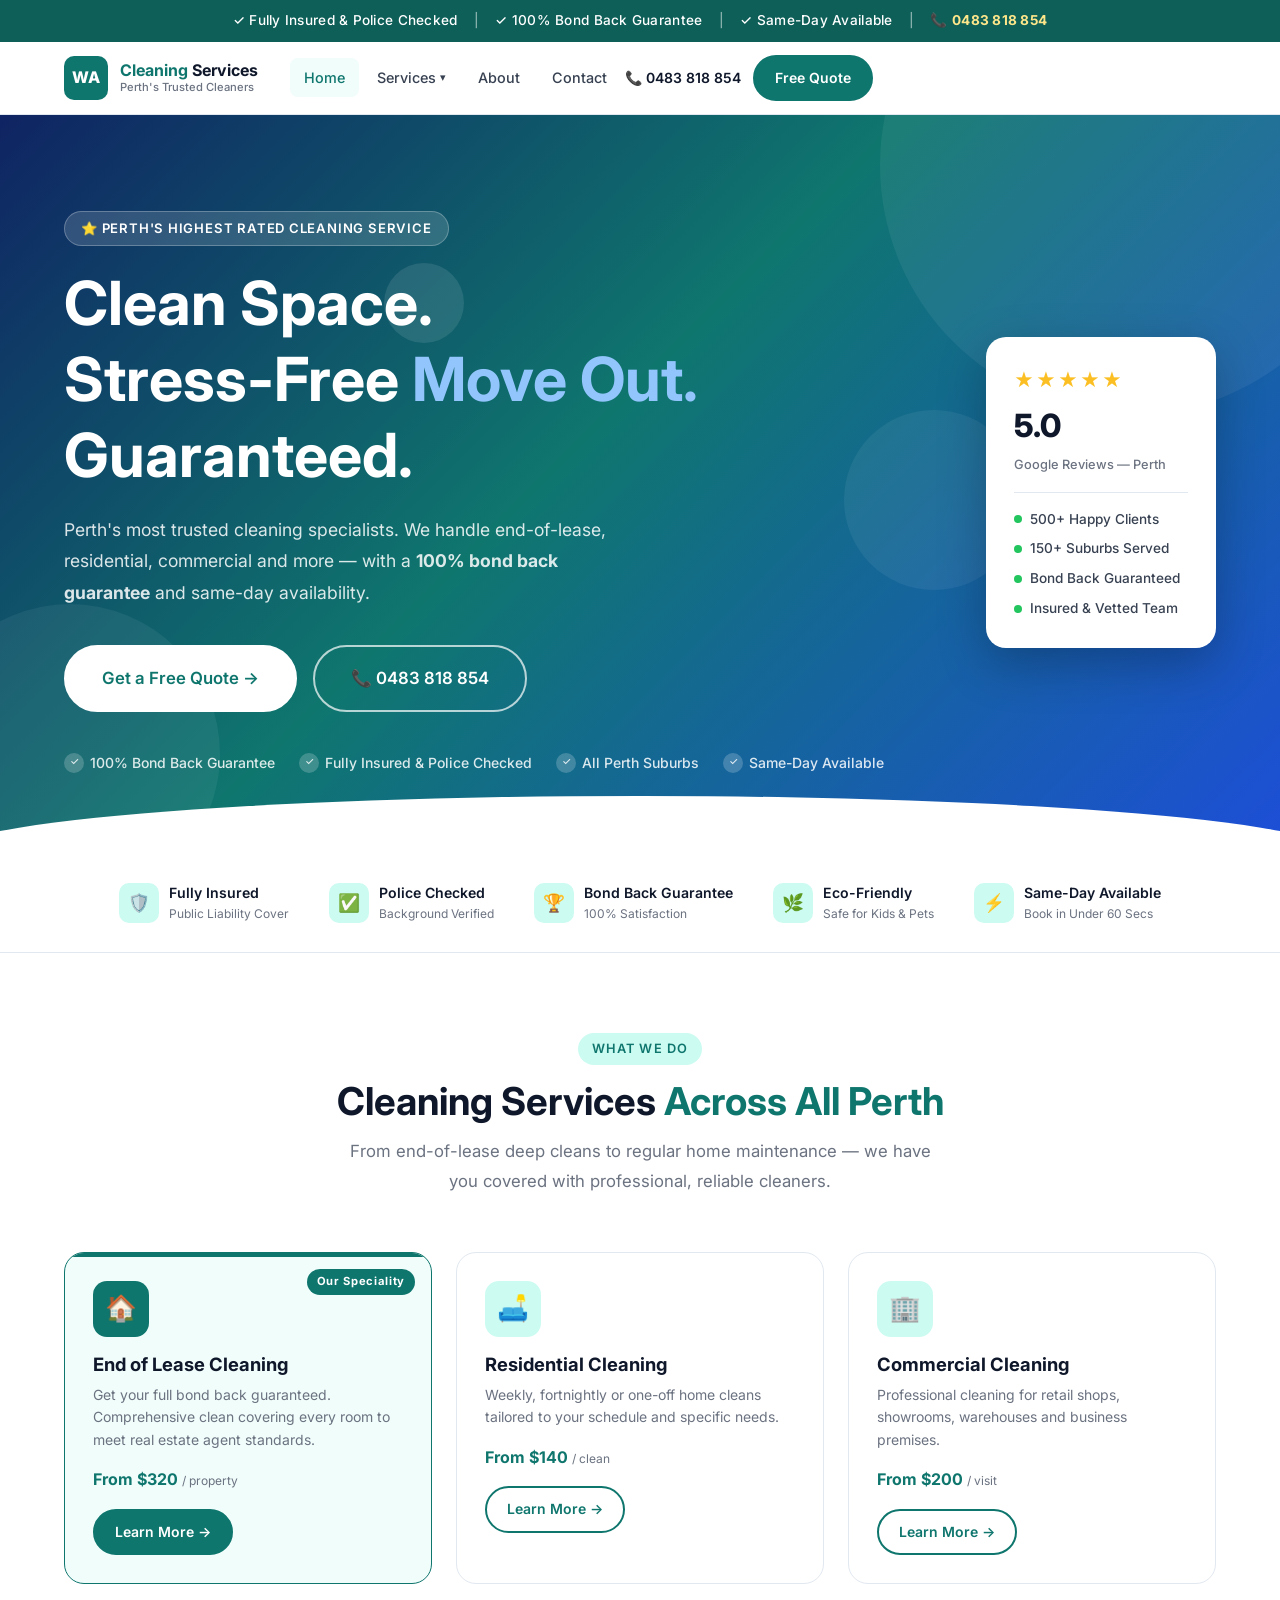
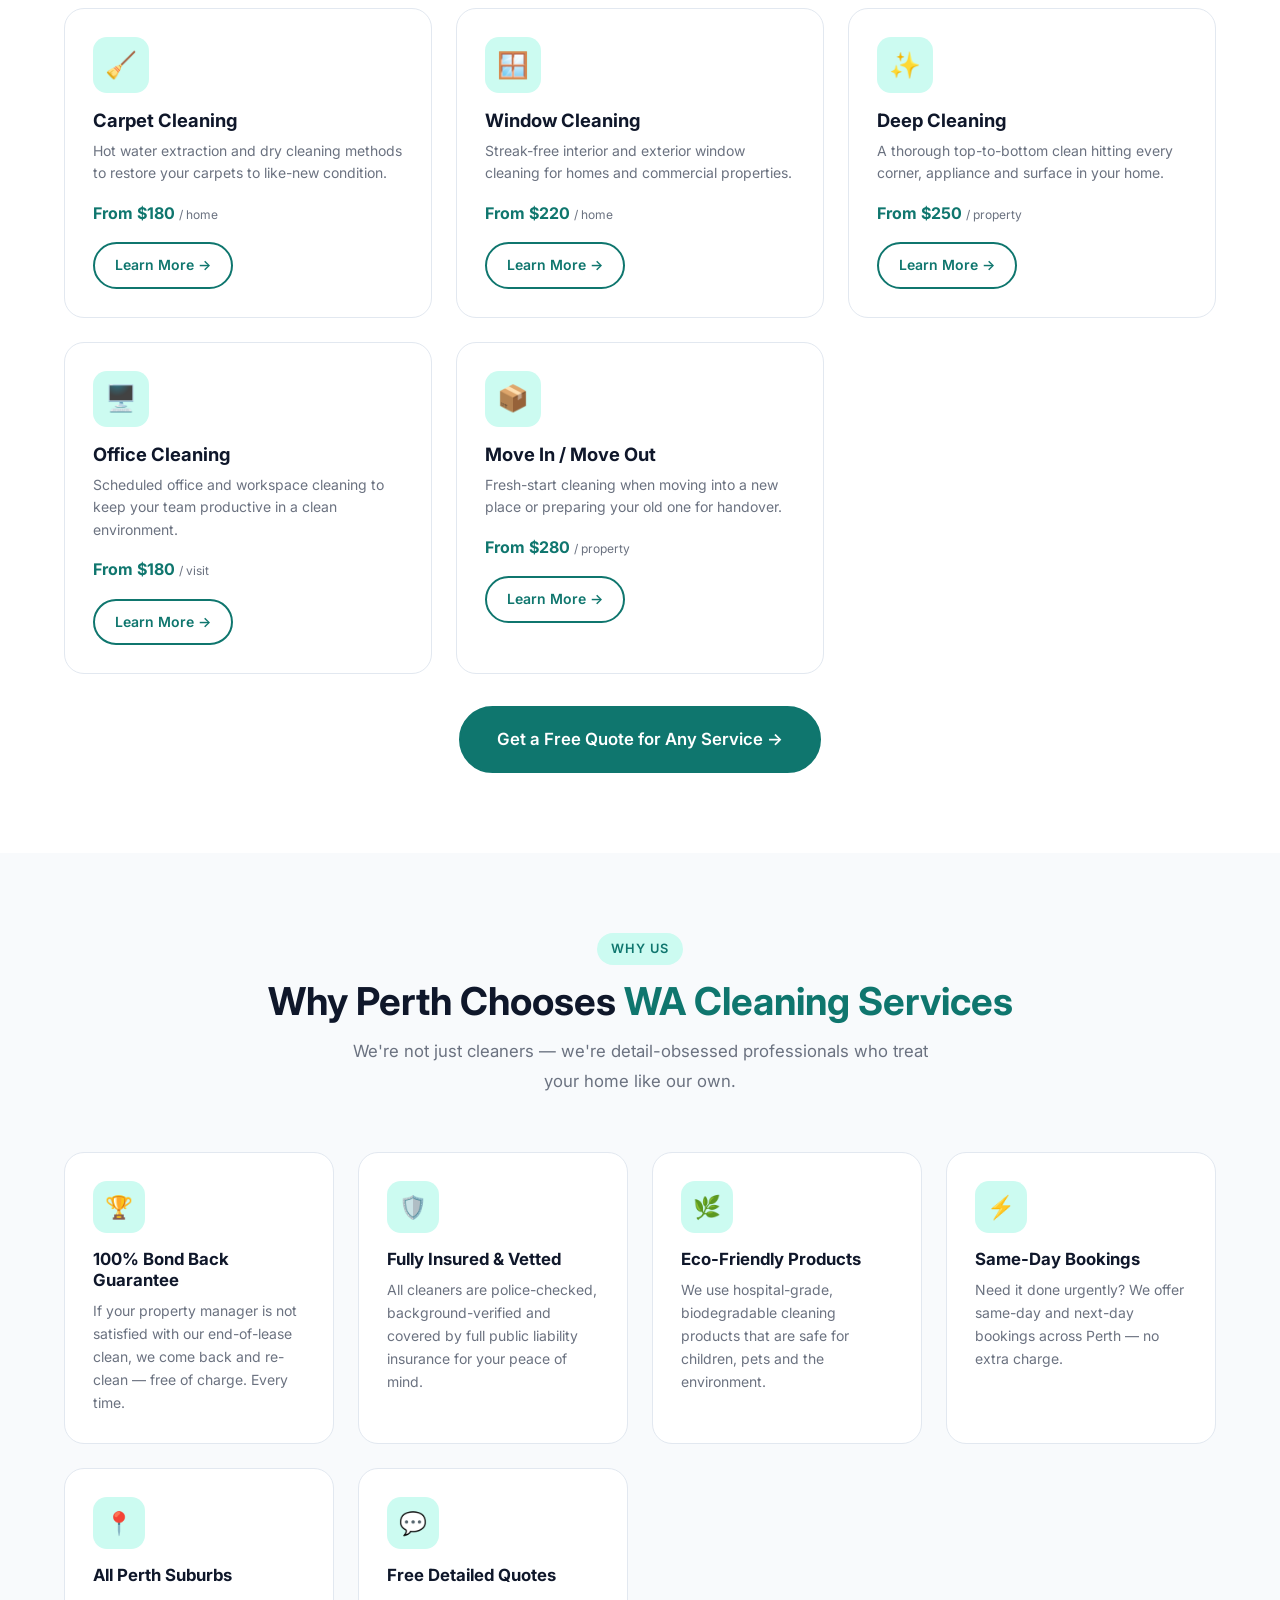
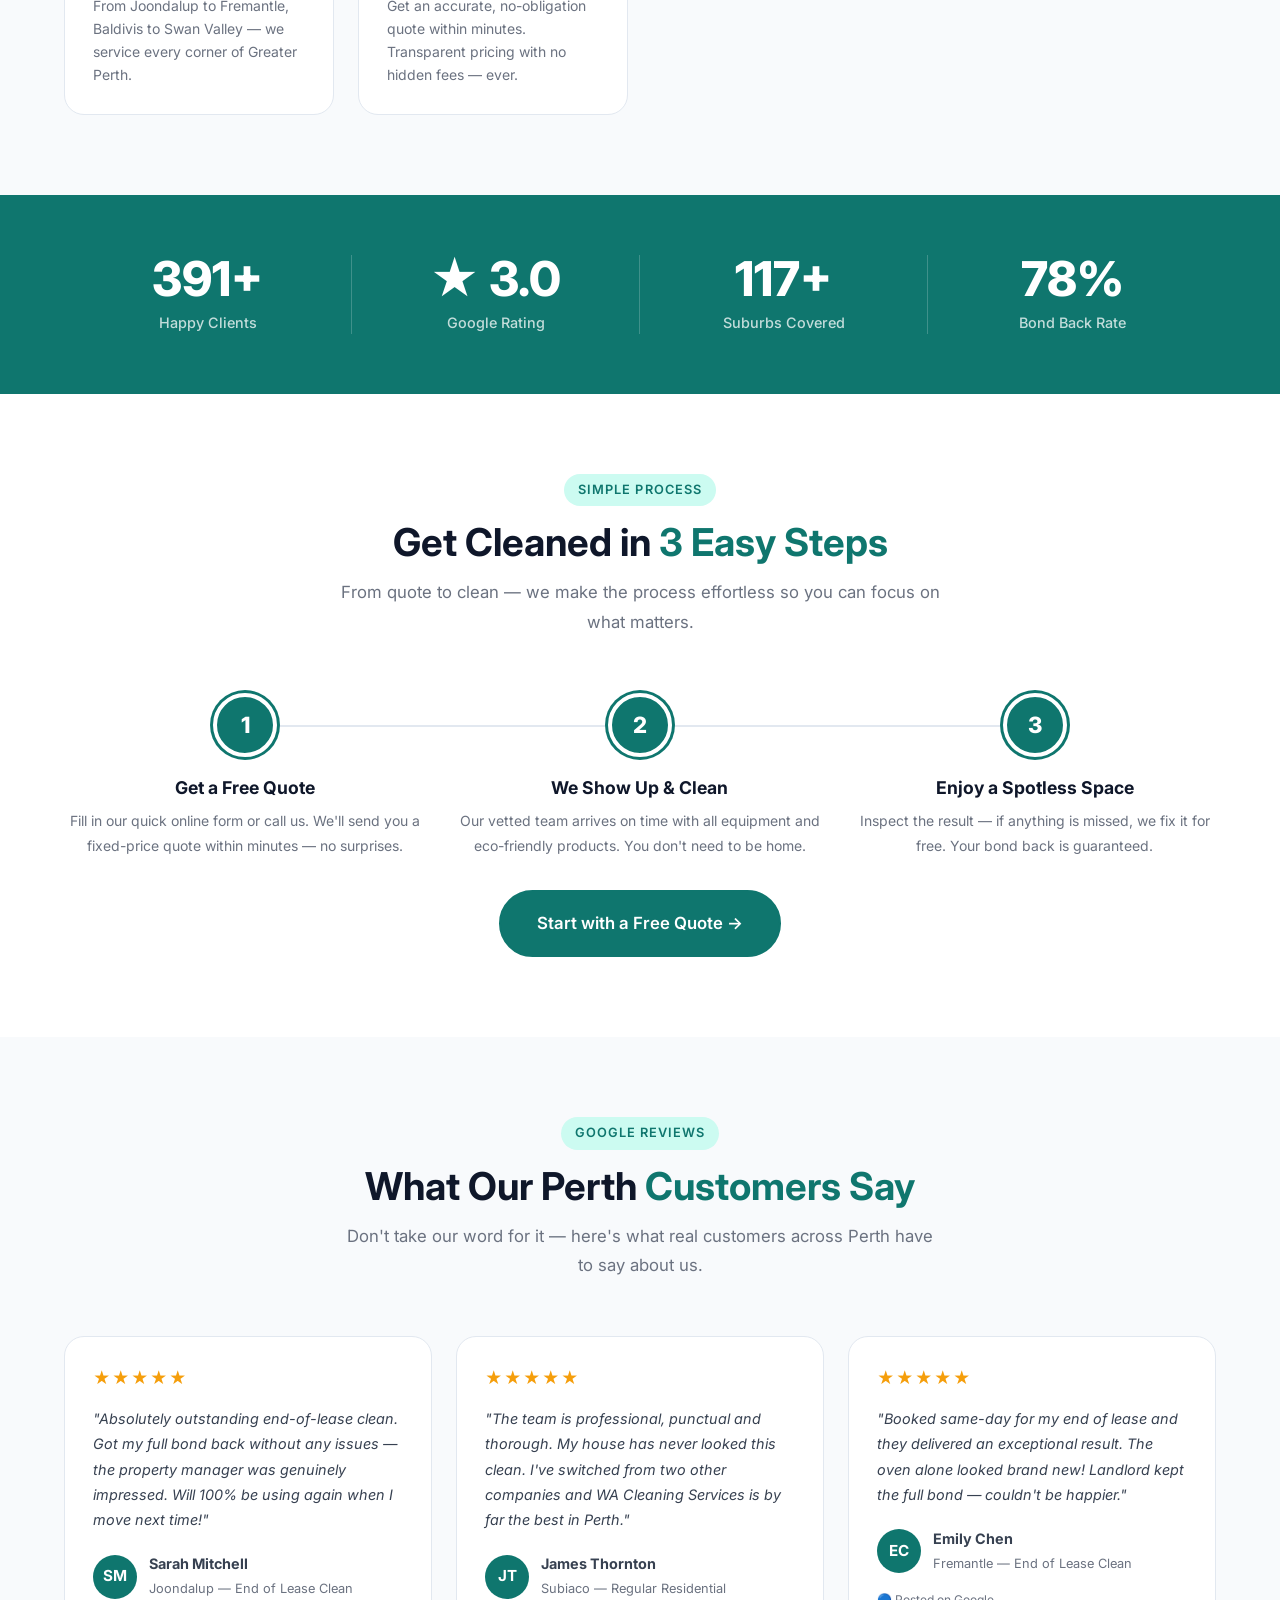
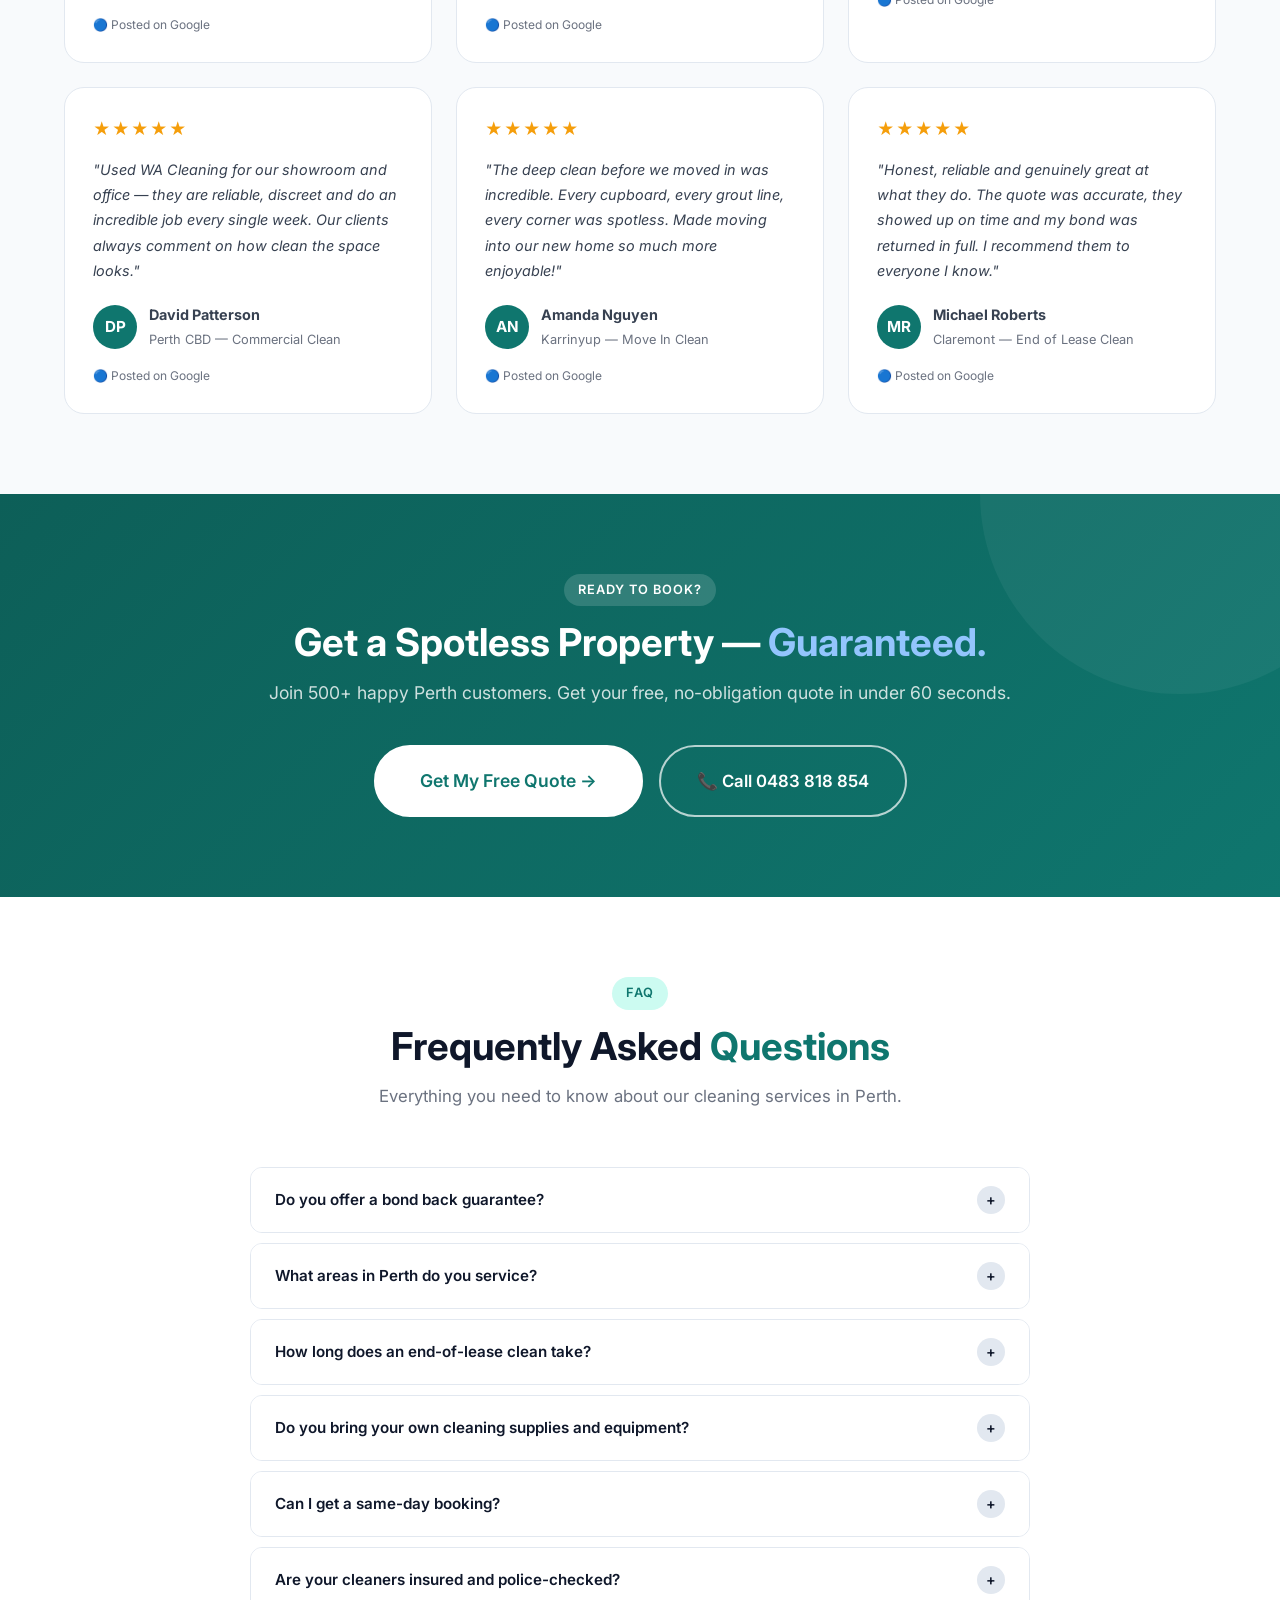
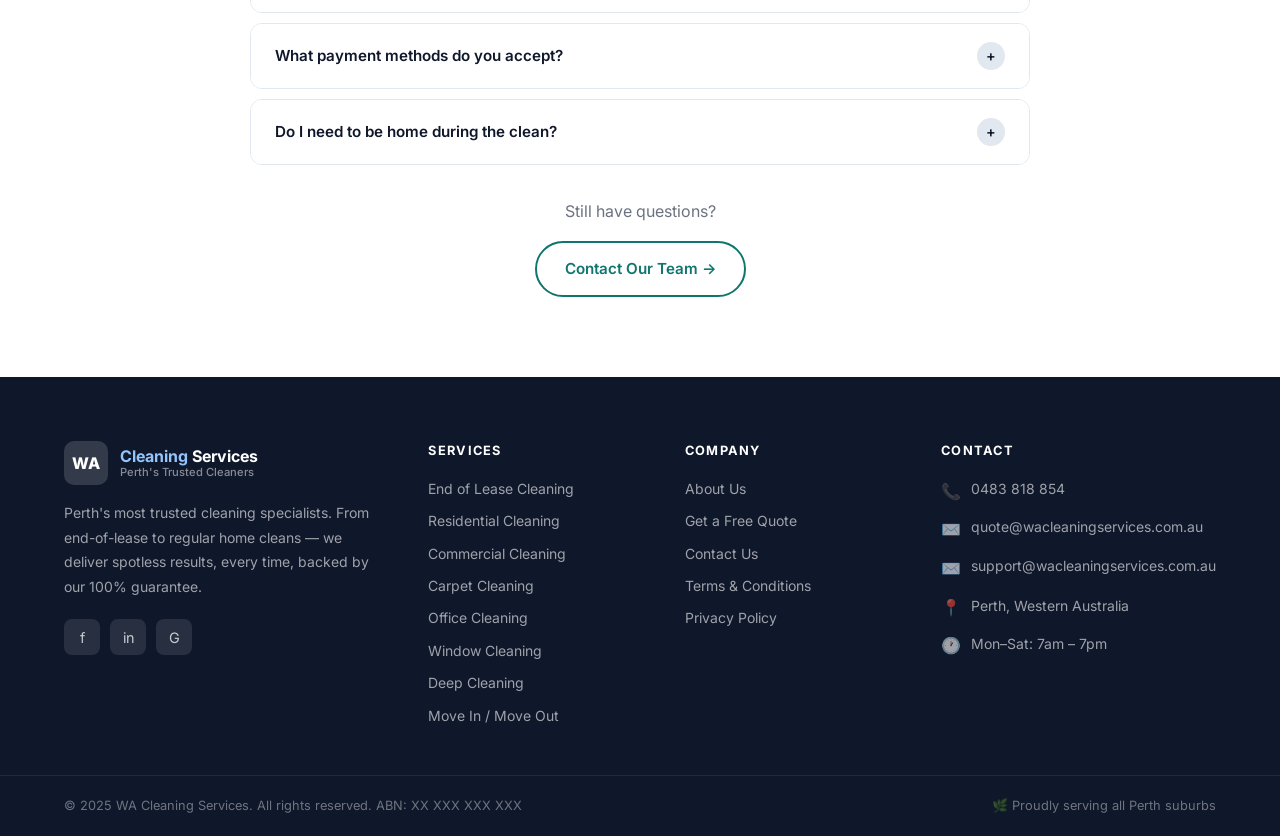
==== commit 7eccb05f: "auto-save: index.html" ====
--- a/index.html
+++ b/index.html
@@ -200,7 +200,7 @@
           <div class="service-icon">🪟</div>
           <h3>Window Cleaning</h3>
           <p>Streak-free interior and exterior window cleaning for homes and commercial properties.</p>
-          <div class="service-price">From $90 <span>/ clean</span></div>
+          <div class="service-price">From $220 <span>/ home</span></div>
           <a href="services.html#windows" class="btn btn-outline btn-sm">Learn More →</a>
         </div>
 
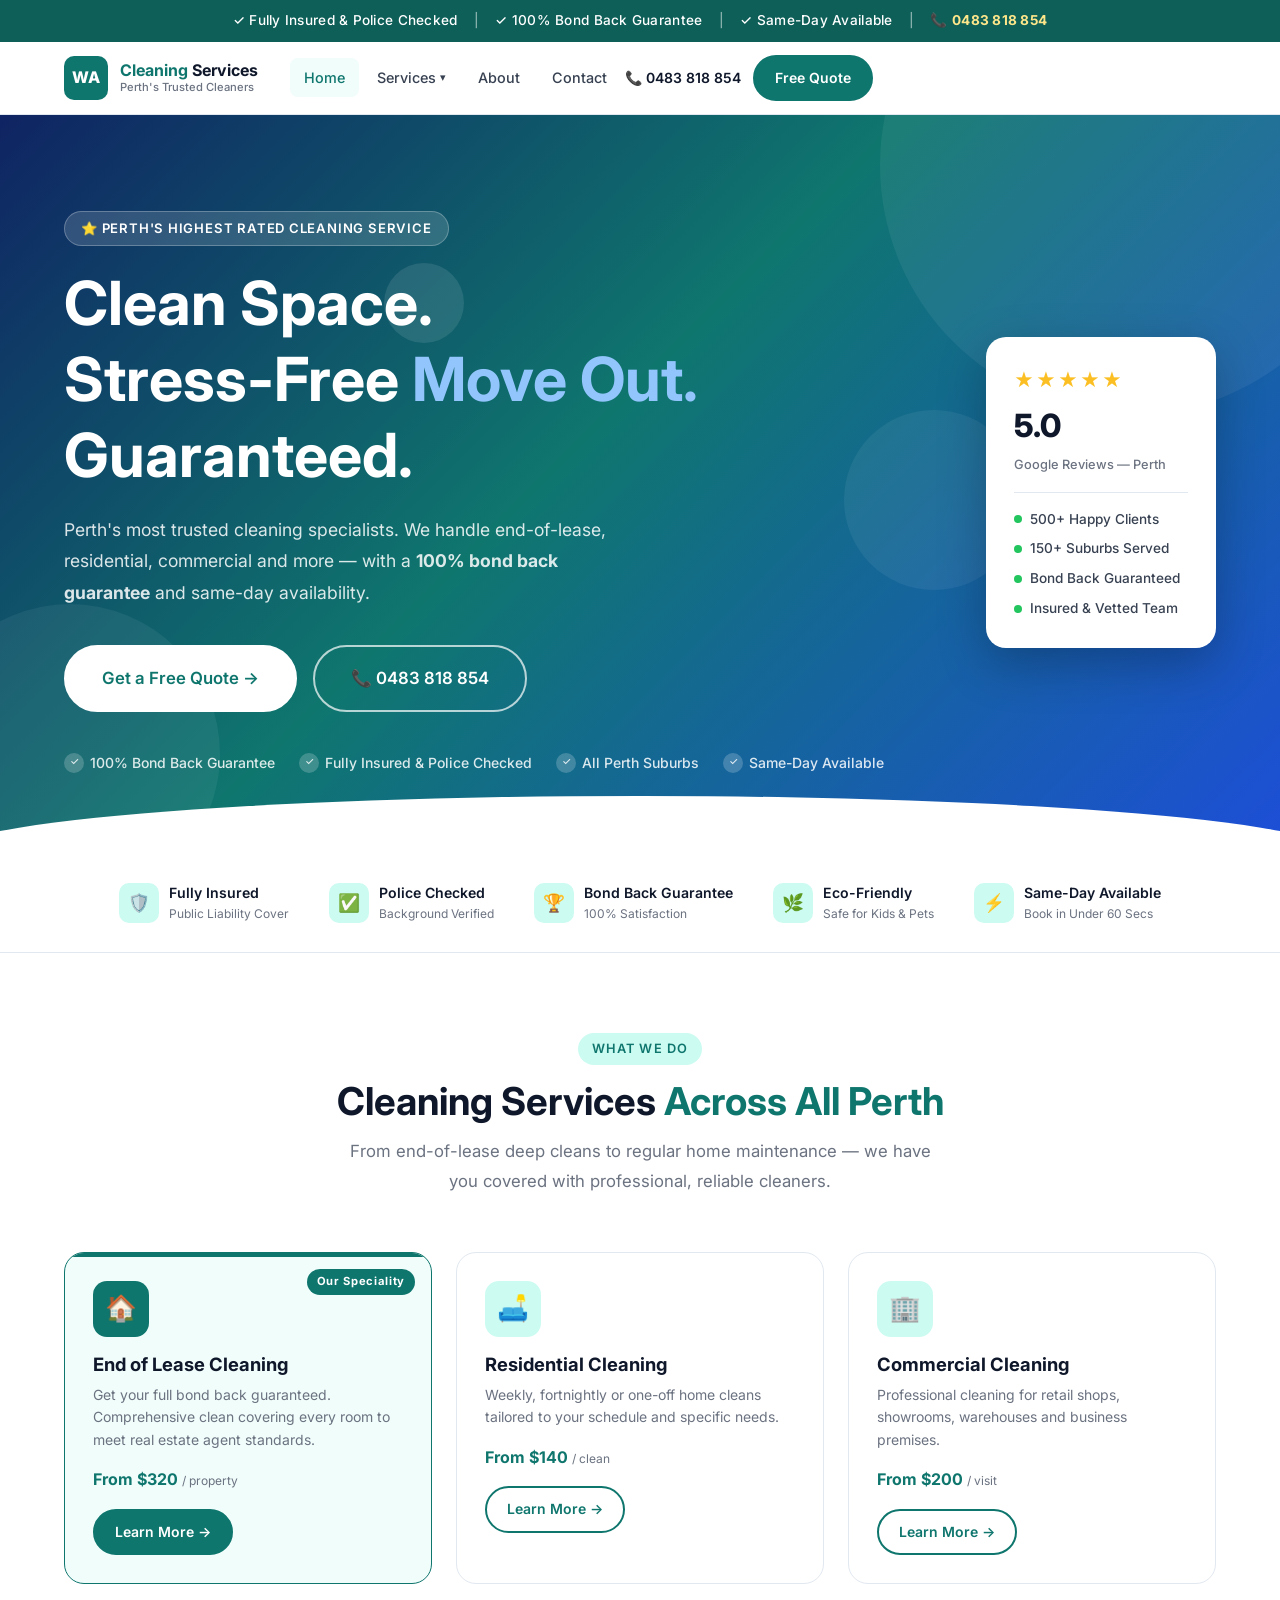
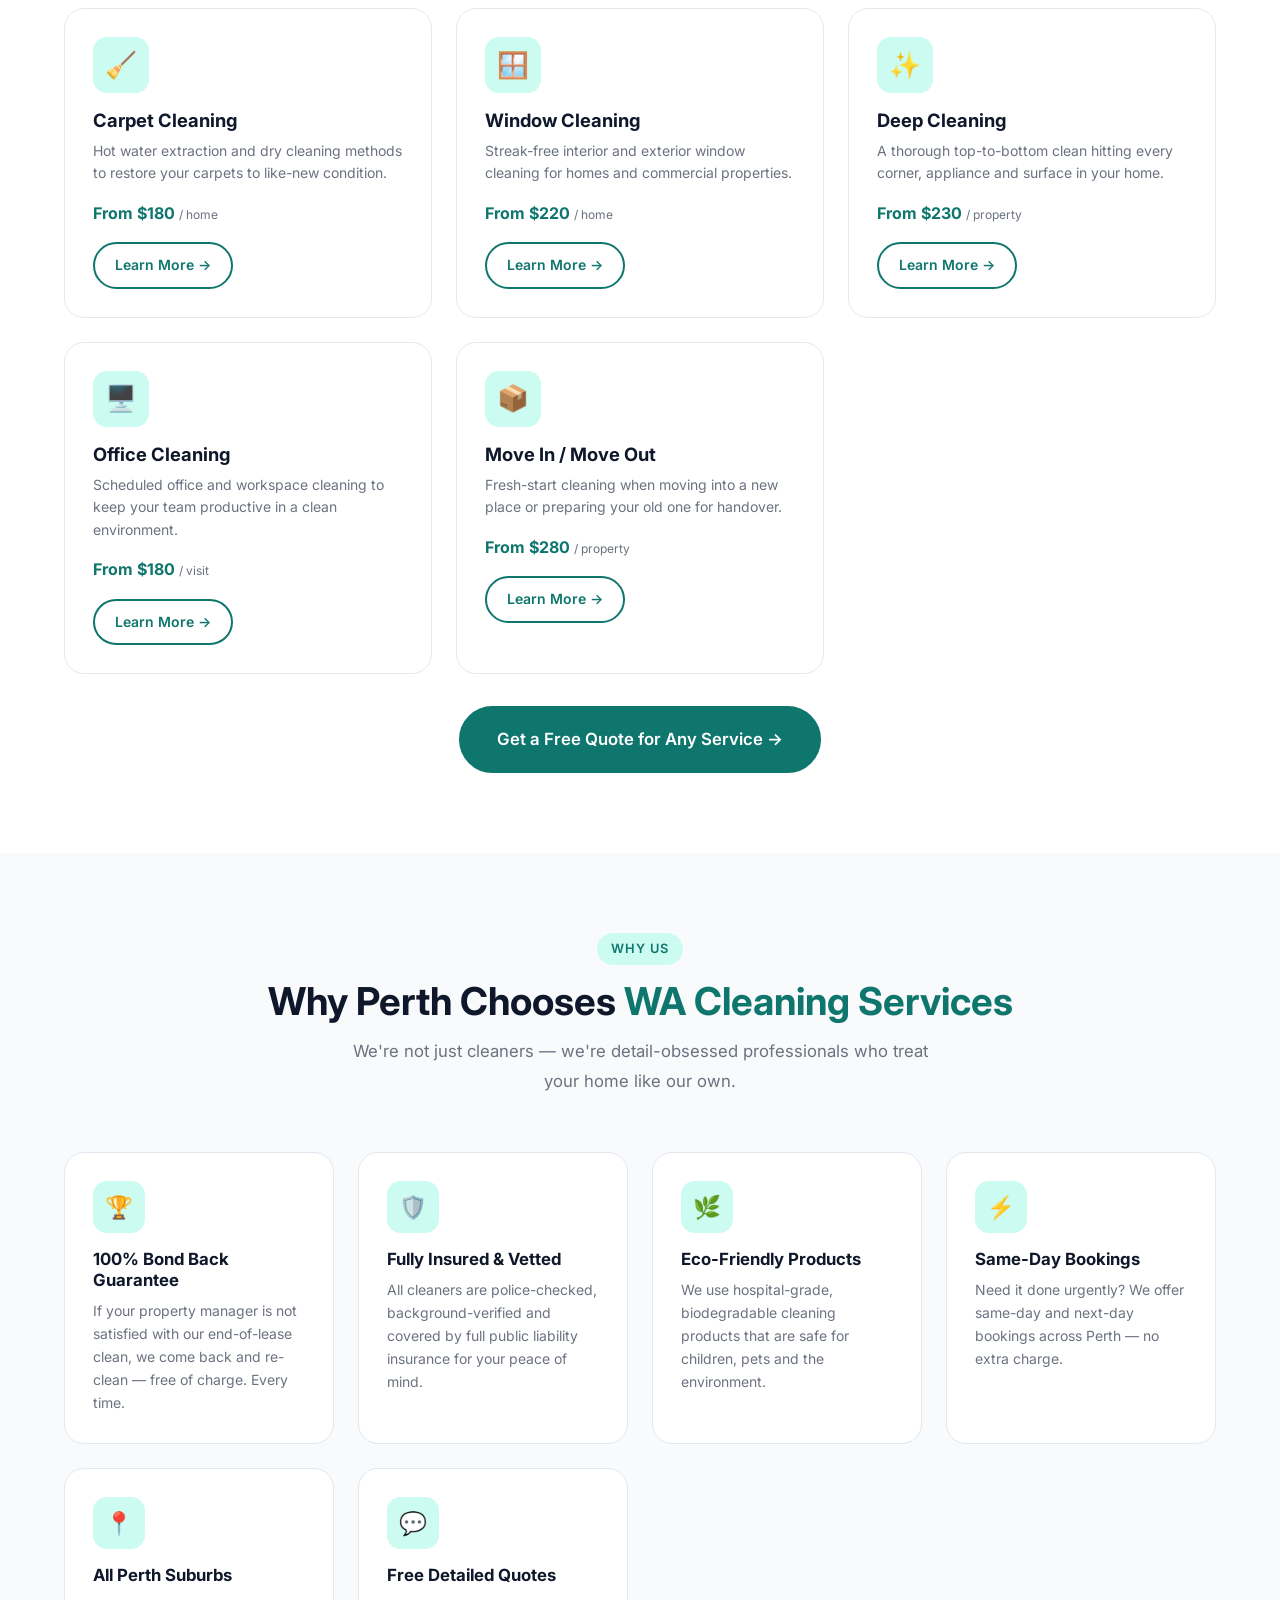
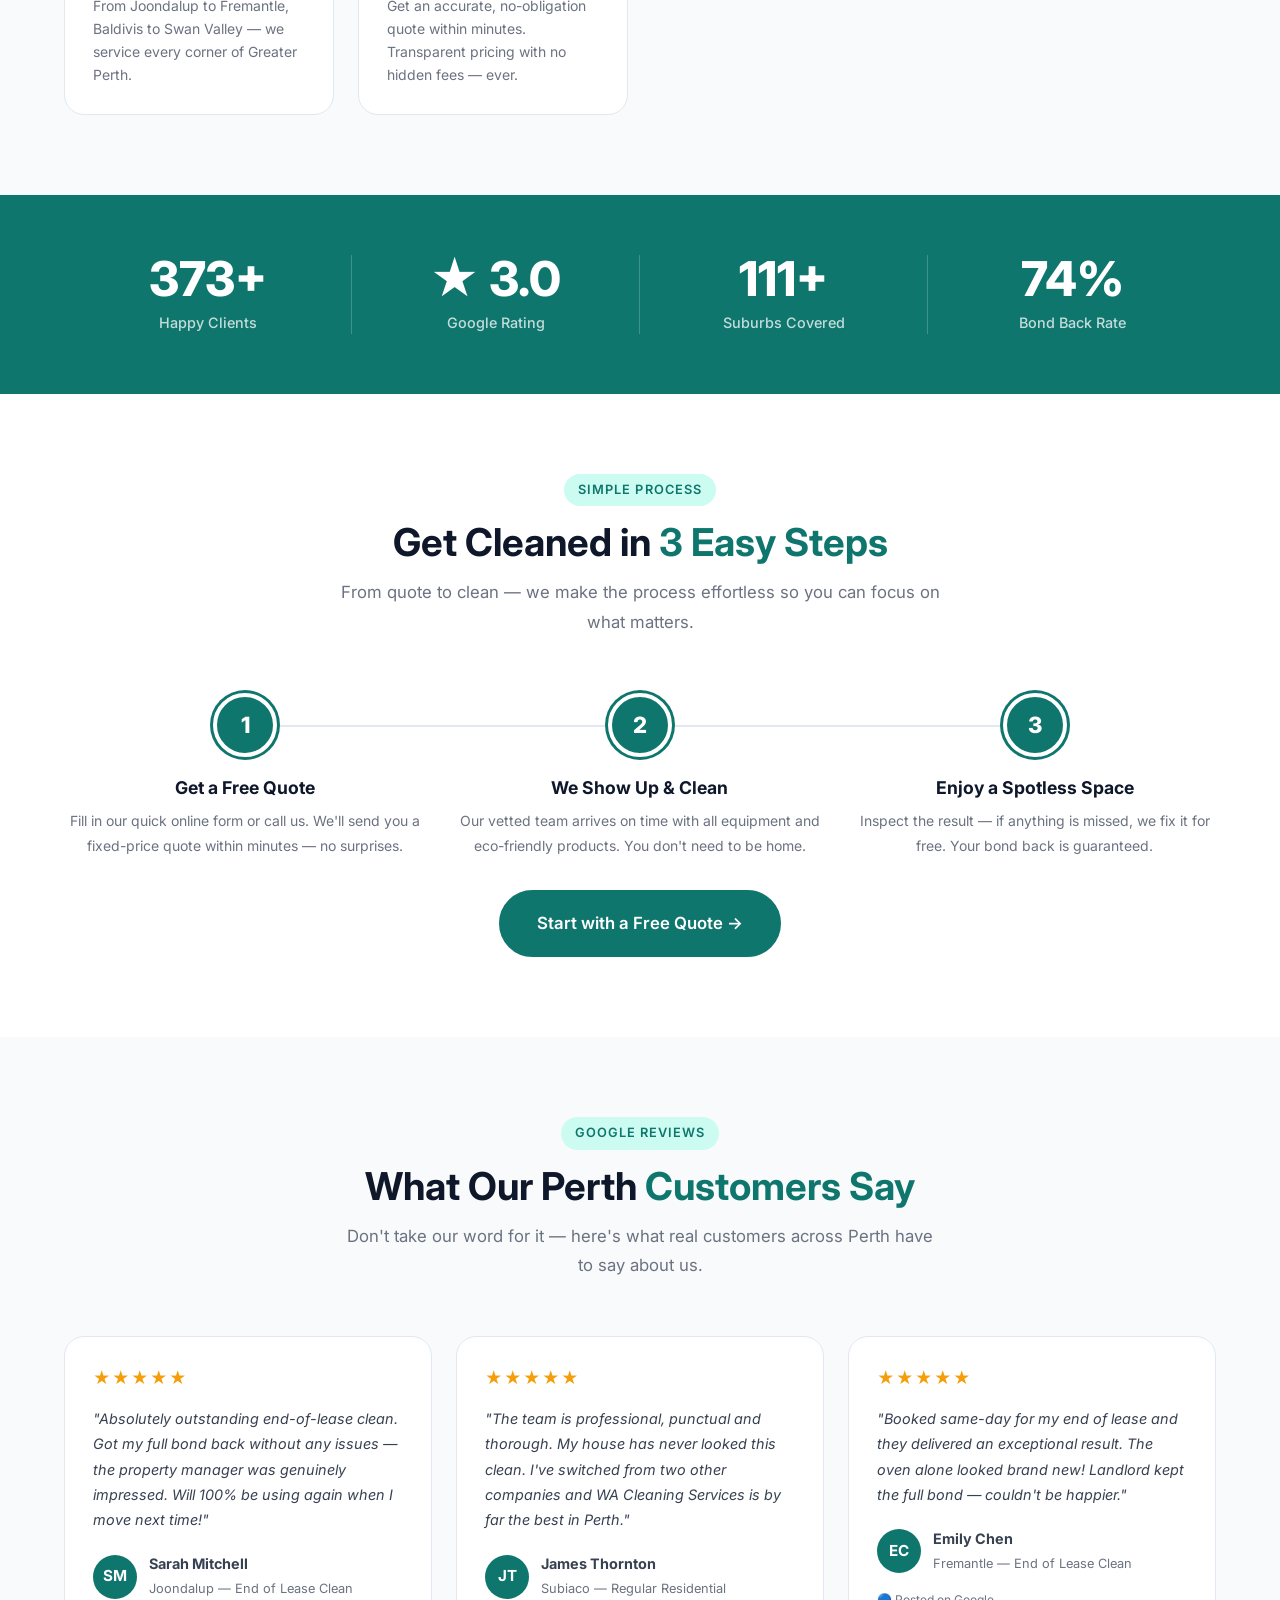
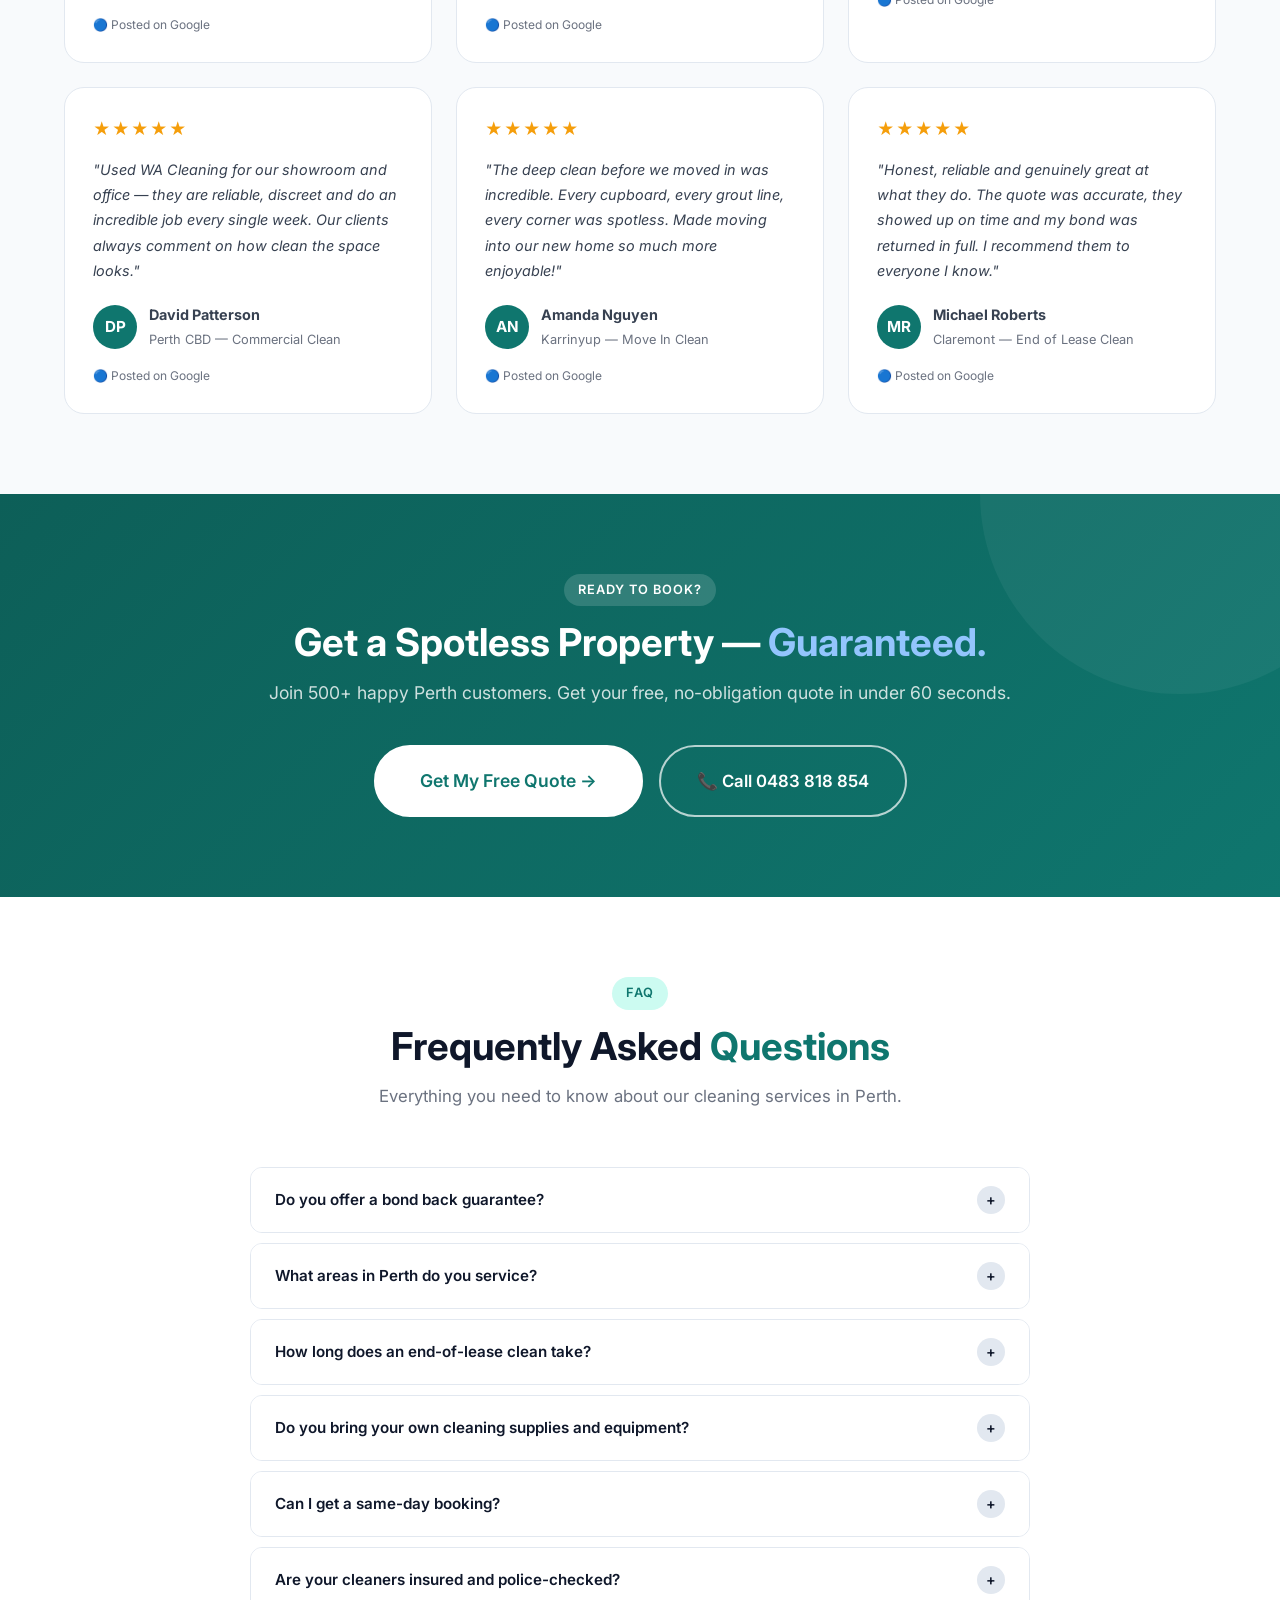
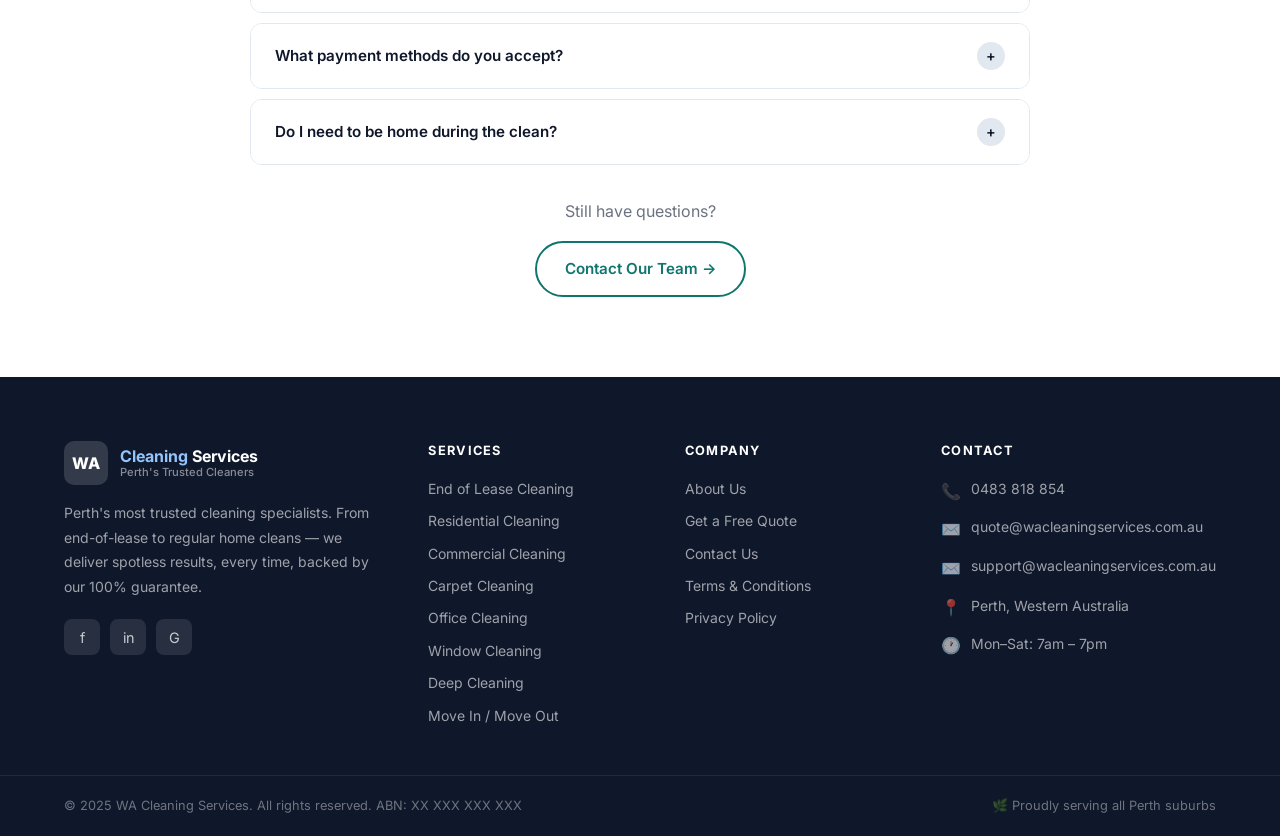
==== commit be56603e: "auto-save: index.html" ====
--- a/index.html
+++ b/index.html
@@ -208,7 +208,7 @@
           <div class="service-icon">✨</div>
           <h3>Deep Cleaning</h3>
           <p>A thorough top-to-bottom clean hitting every corner, appliance and surface in your home.</p>
-          <div class="service-price">From $250 <span>/ property</span></div>
+          <div class="service-price">From $230 <span>/ property</span></div>
           <a href="services.html#deep" class="btn btn-outline btn-sm">Learn More →</a>
         </div>
 
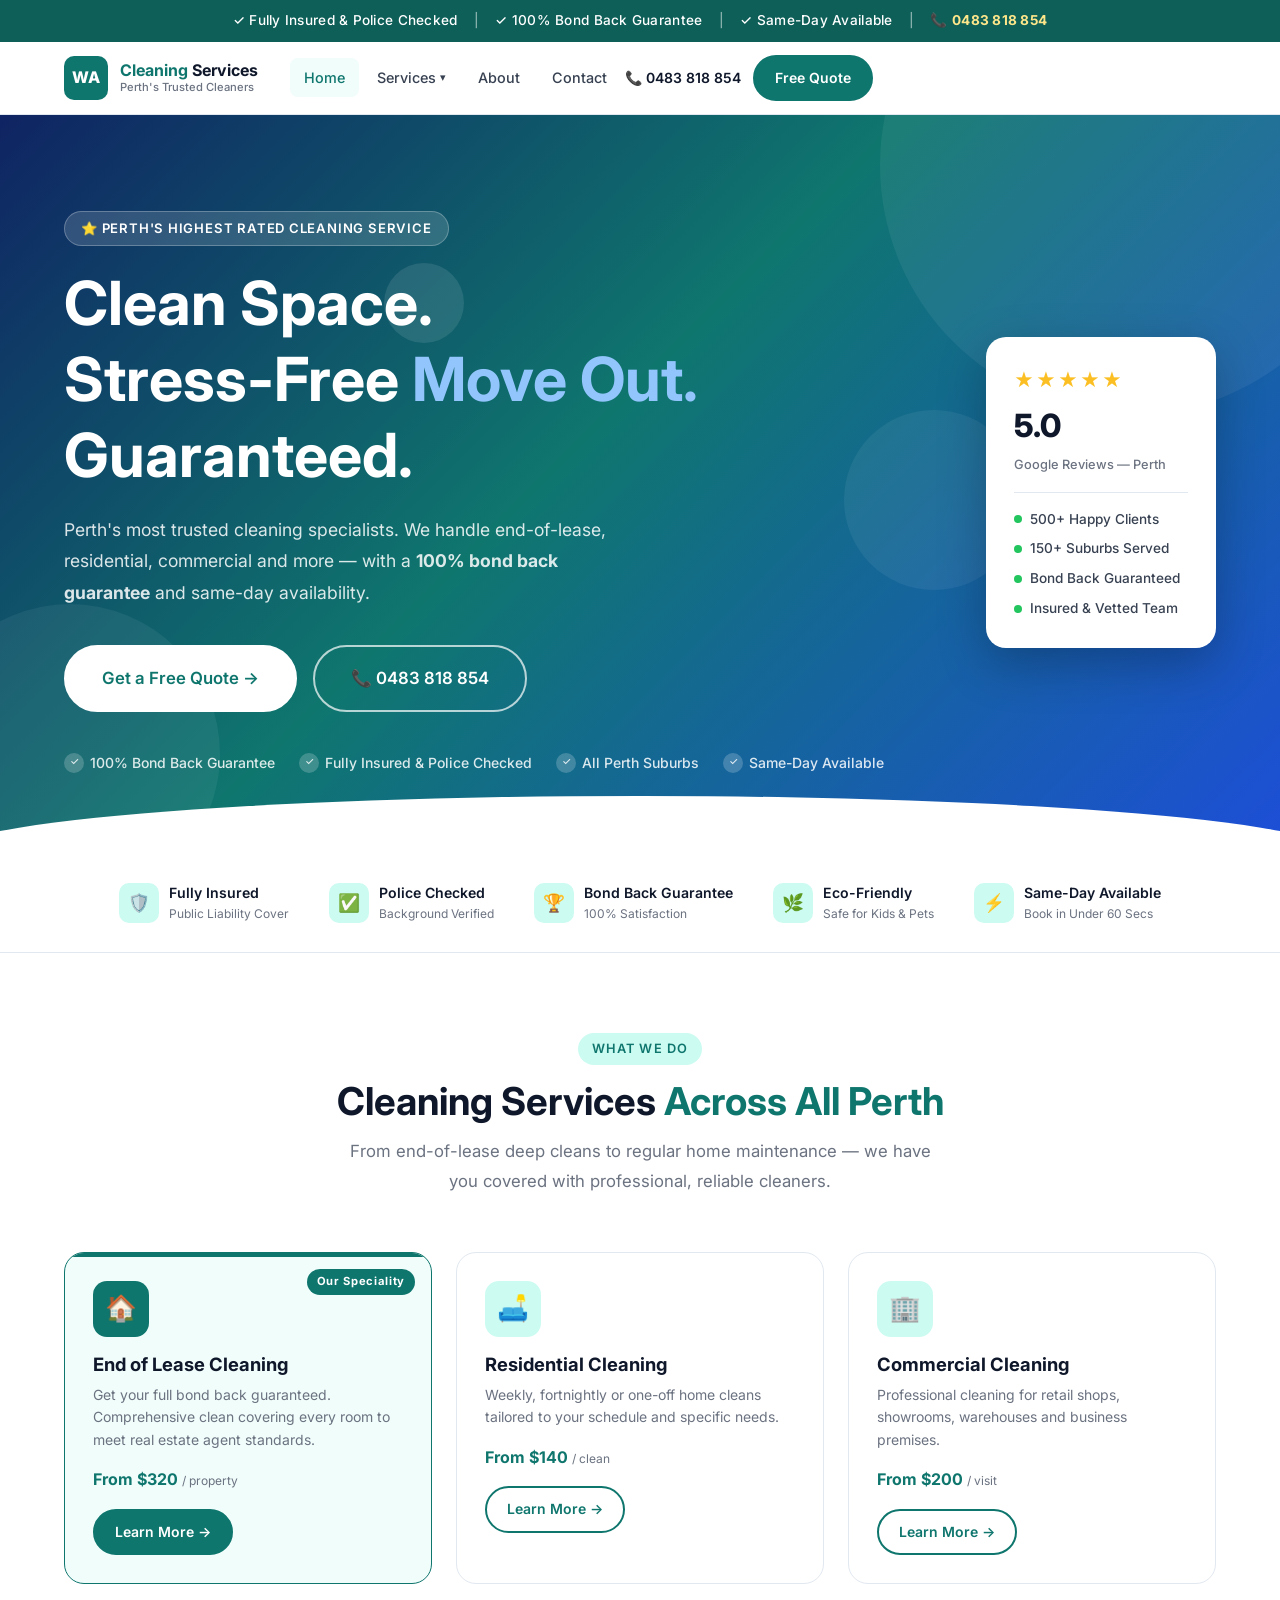
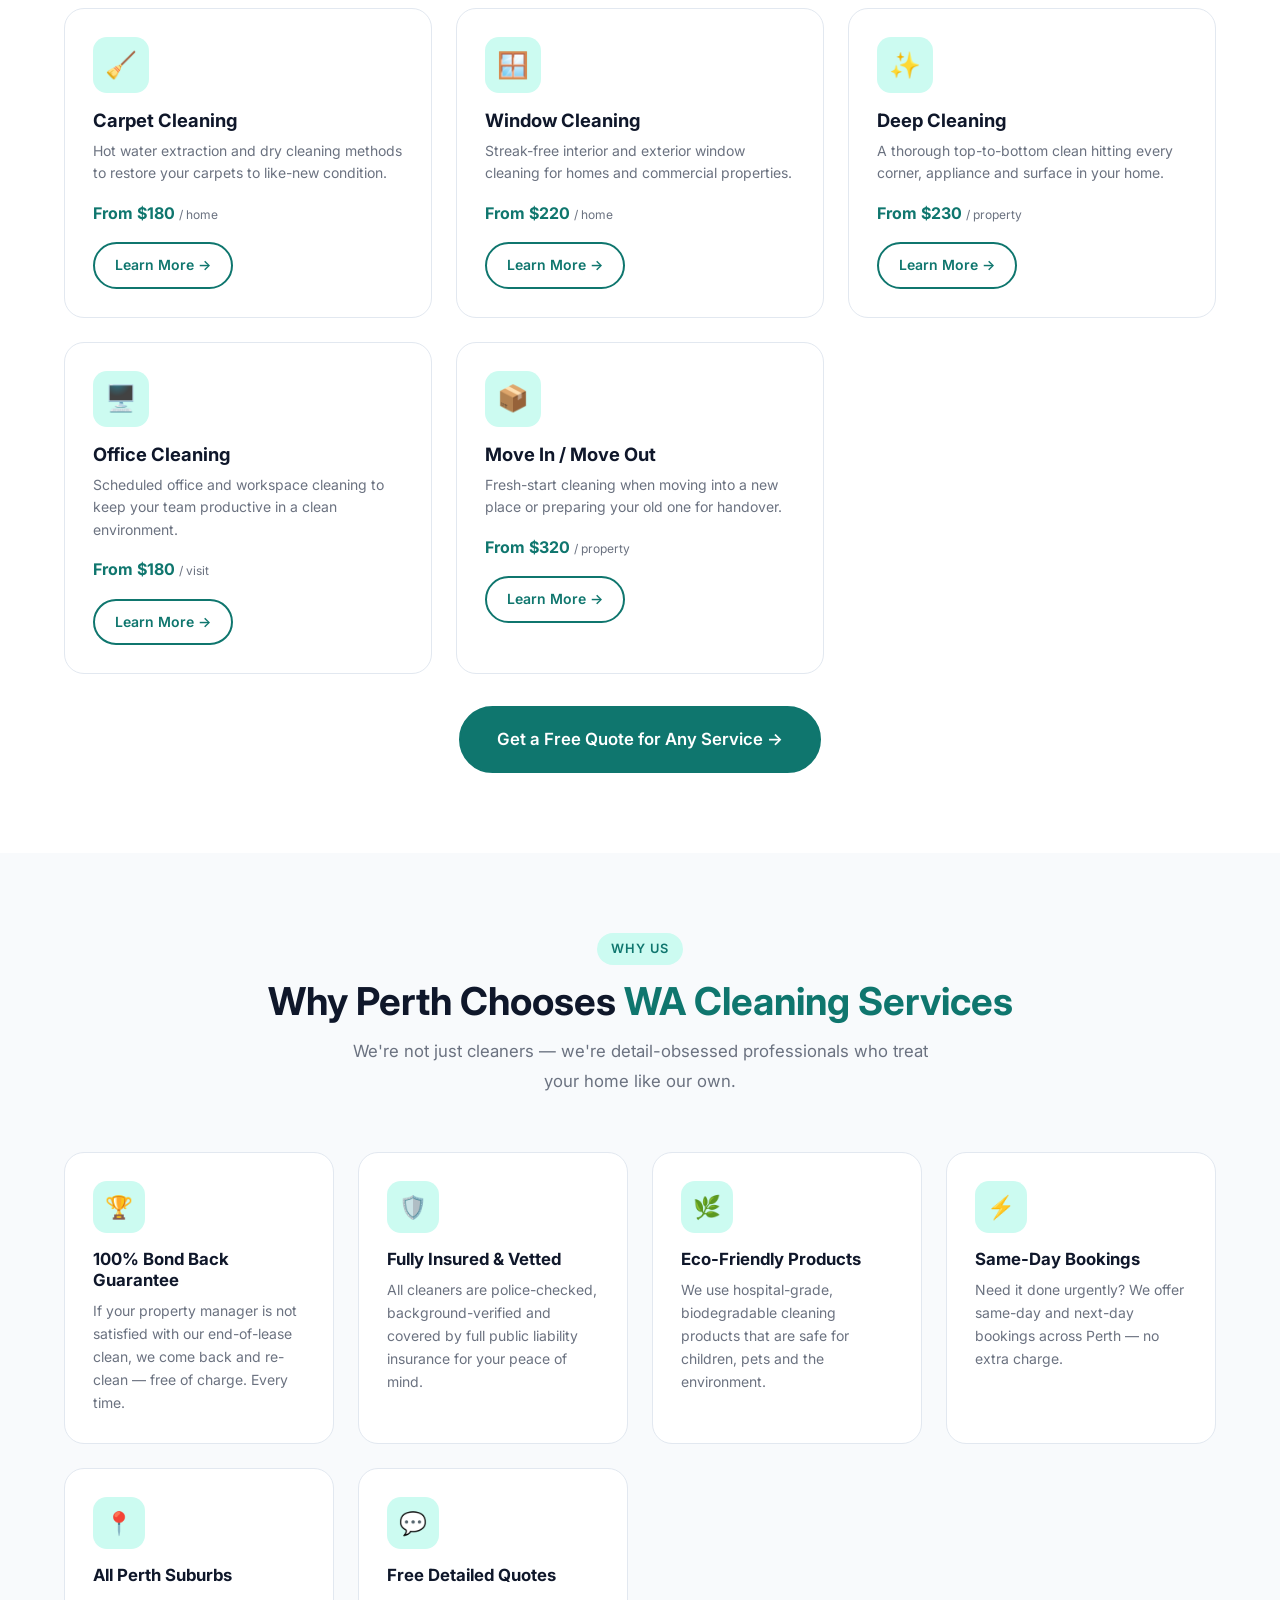
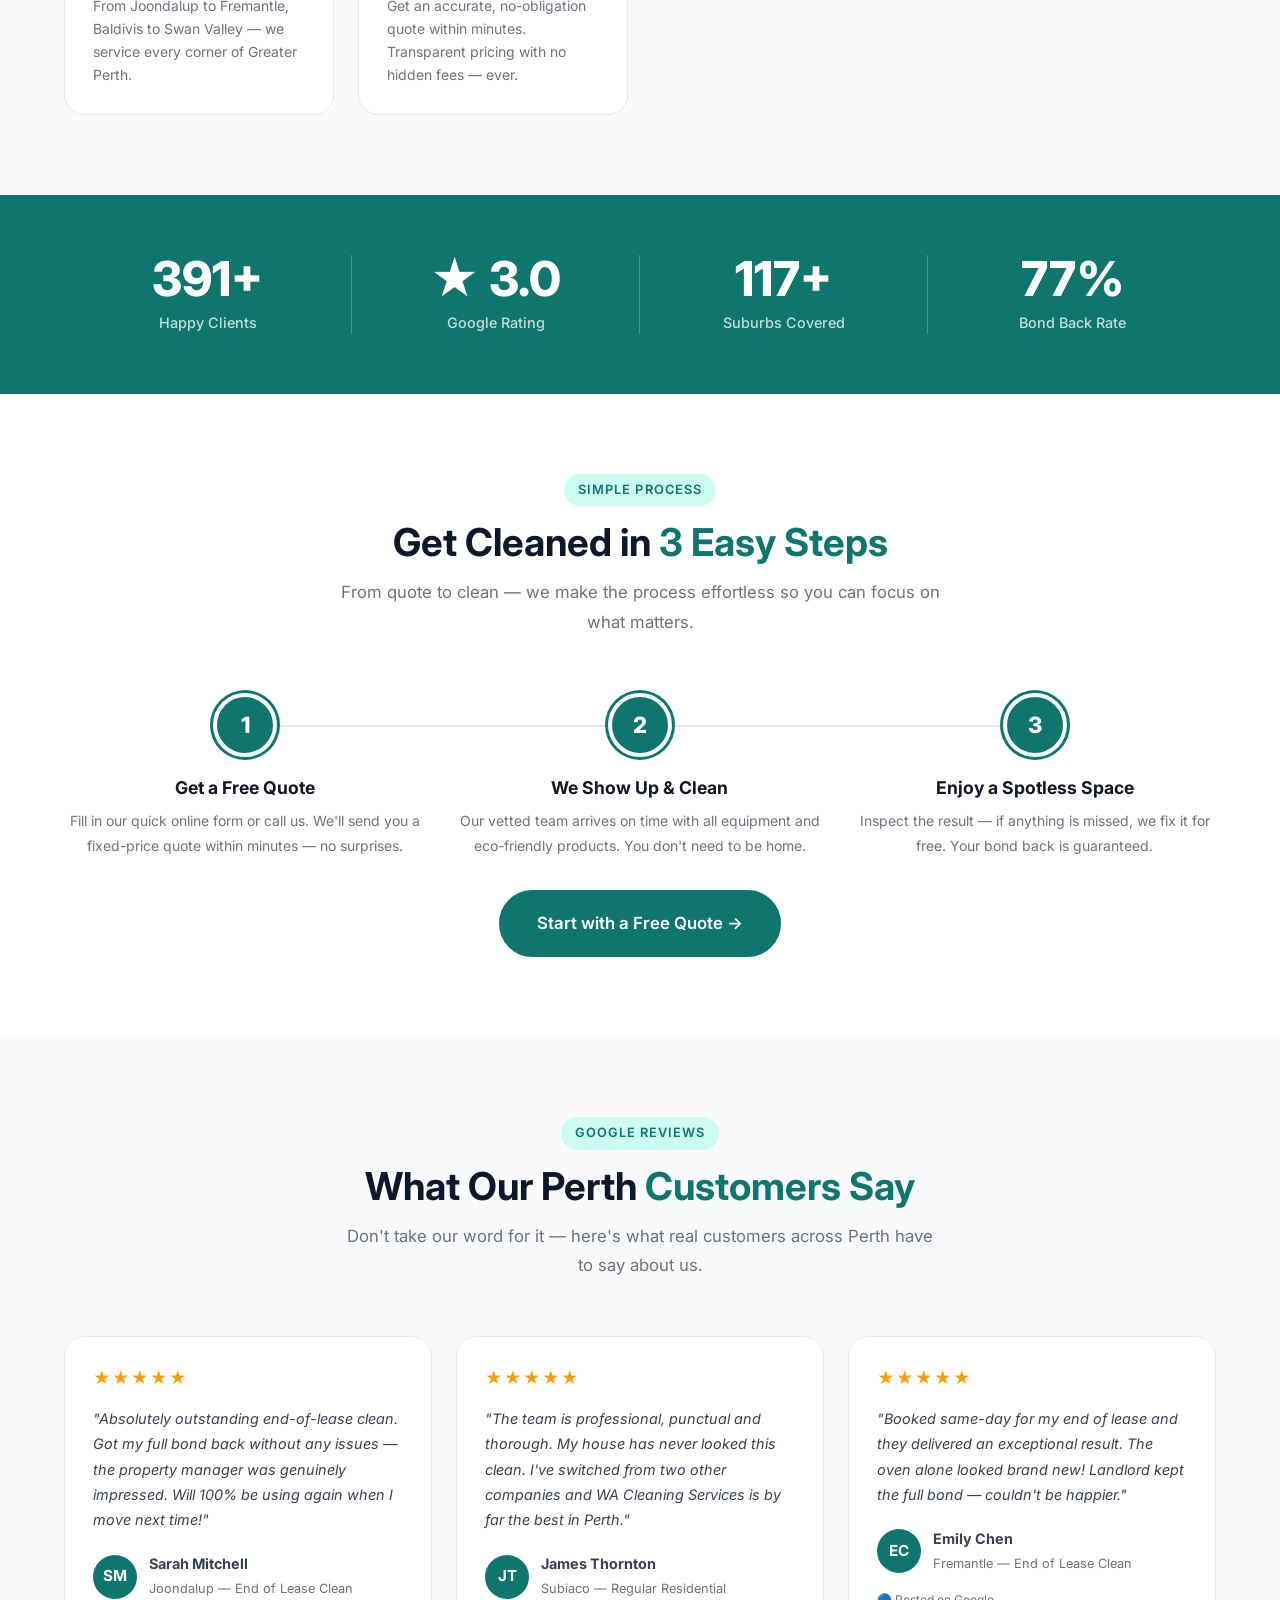
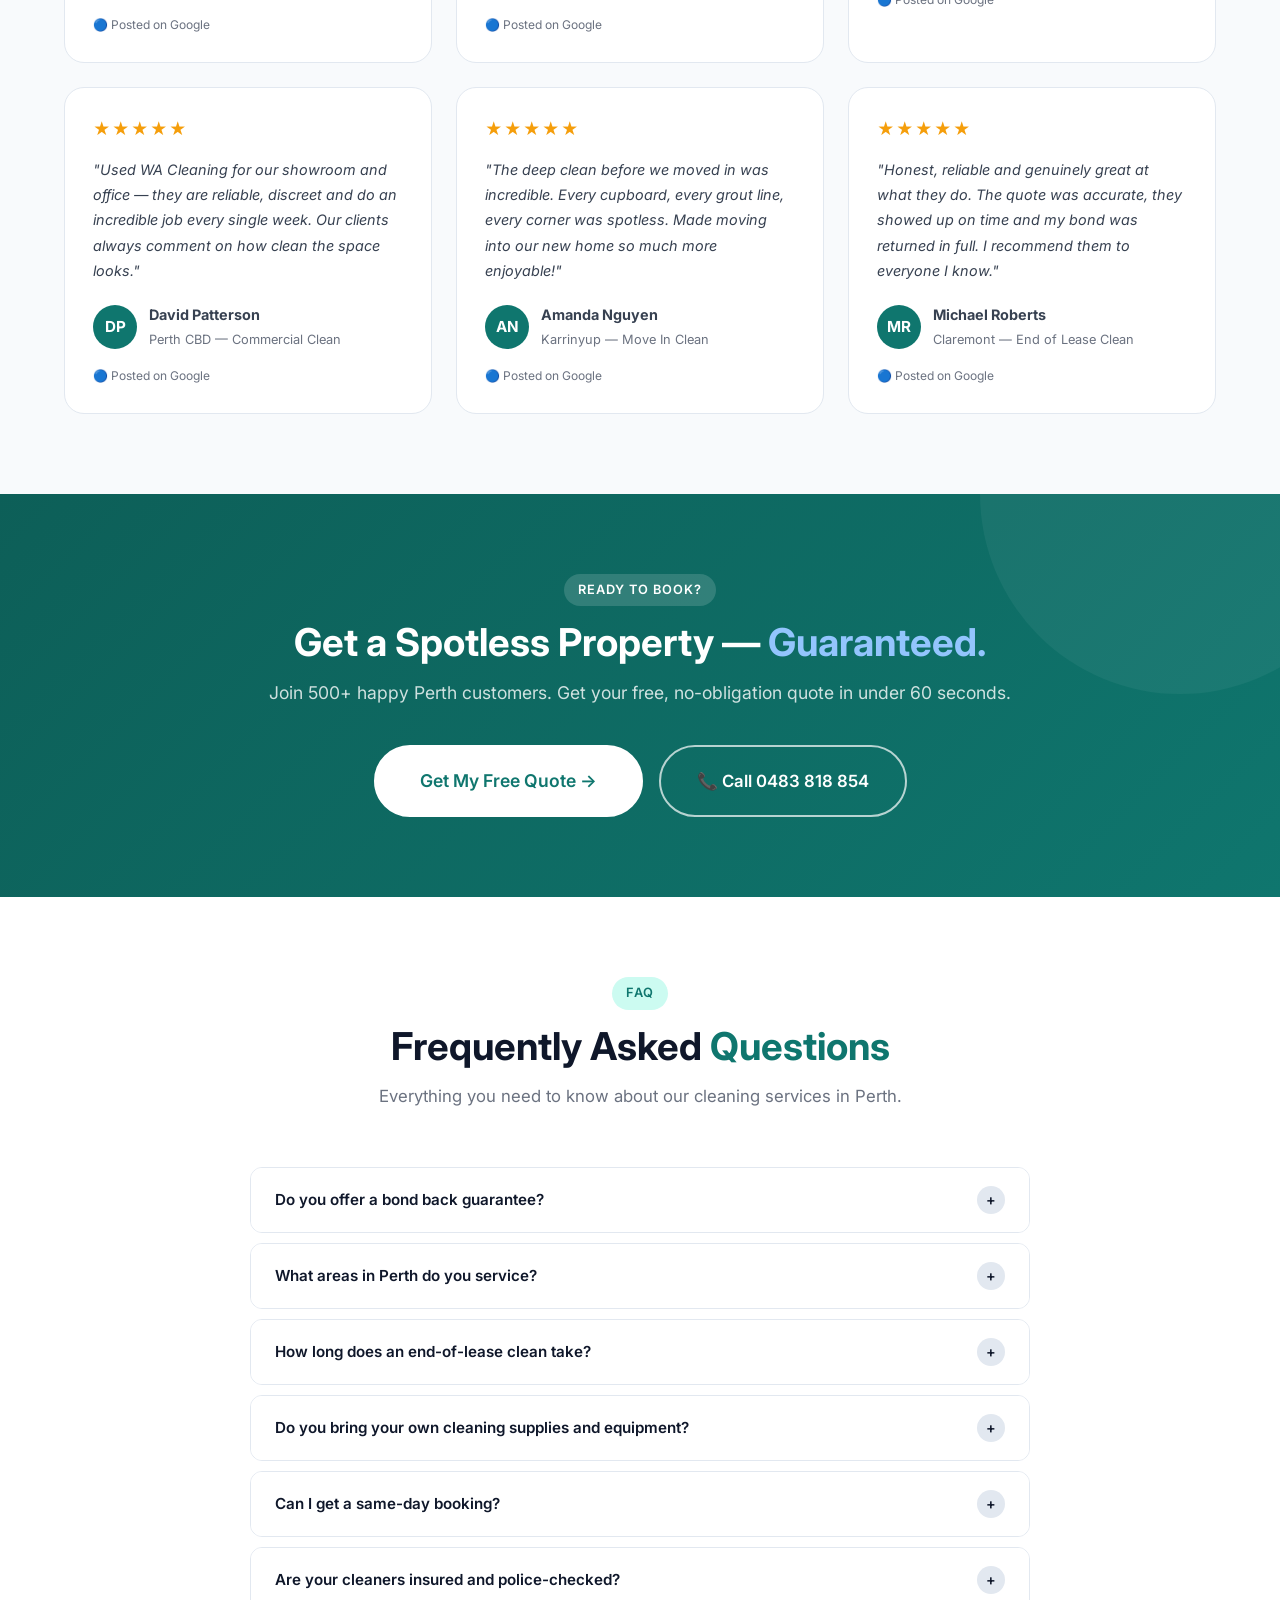
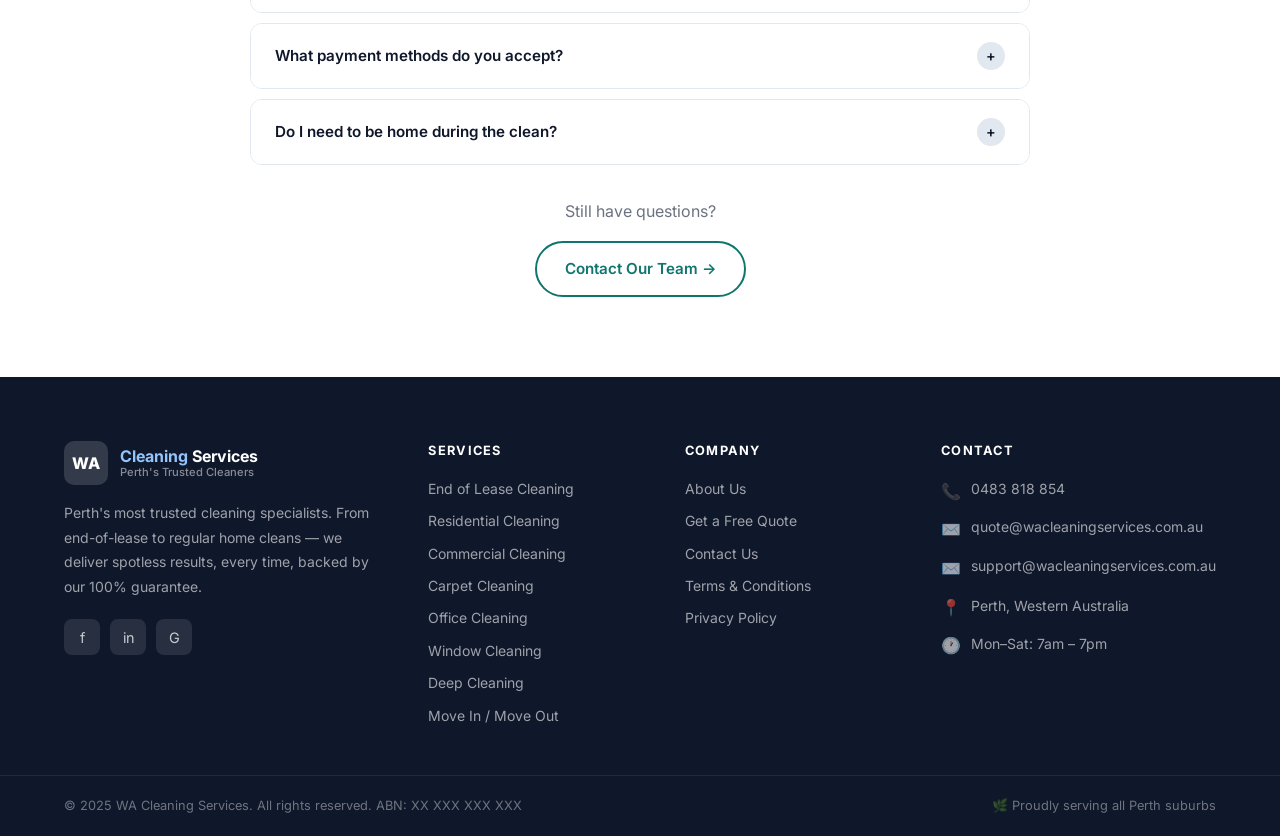
==== commit 947a73f1: "auto-save: index.html" ====
--- a/index.html
+++ b/index.html
@@ -224,7 +224,7 @@
           <div class="service-icon">📦</div>
           <h3>Move In / Move Out</h3>
           <p>Fresh-start cleaning when moving into a new place or preparing your old one for handover.</p>
-          <div class="service-price">From $280 <span>/ property</span></div>
+          <div class="service-price">From $320 <span>/ property</span></div>
           <a href="services.html#move" class="btn btn-outline btn-sm">Learn More →</a>
         </div>
 
